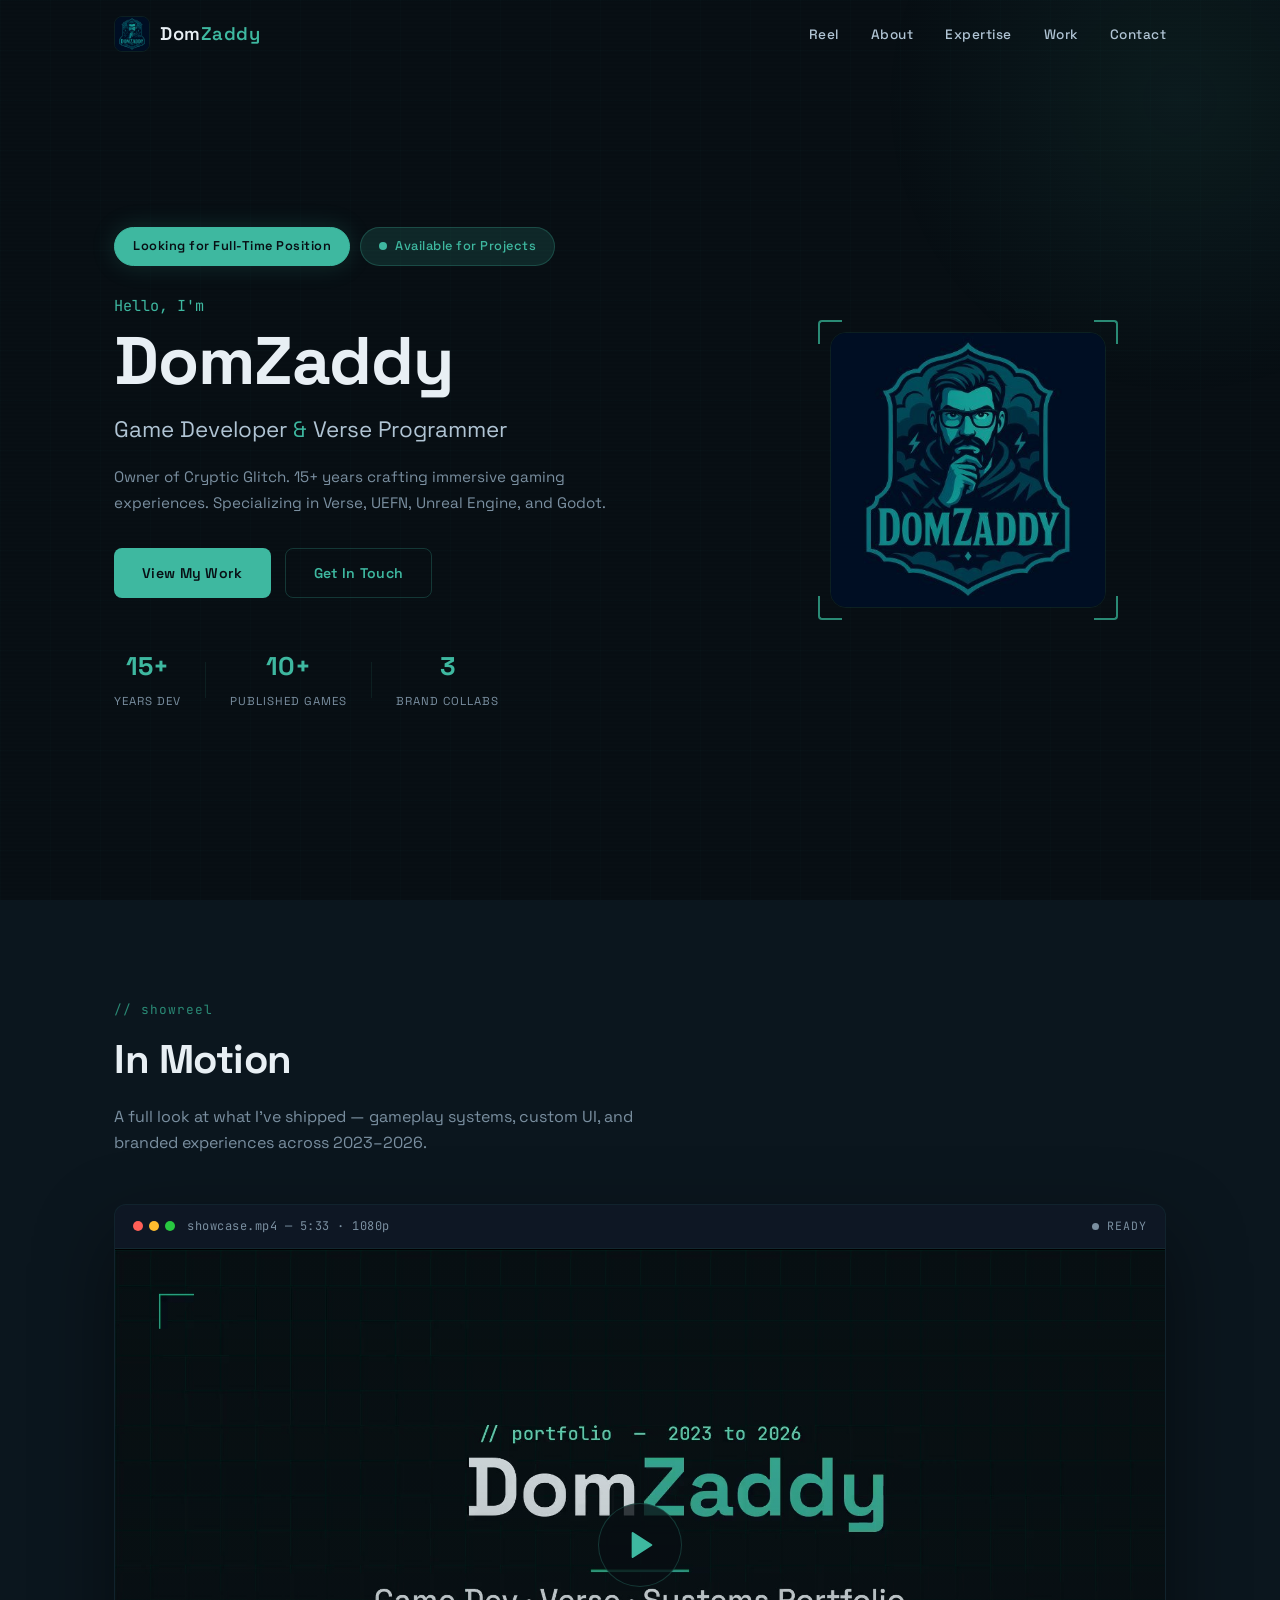
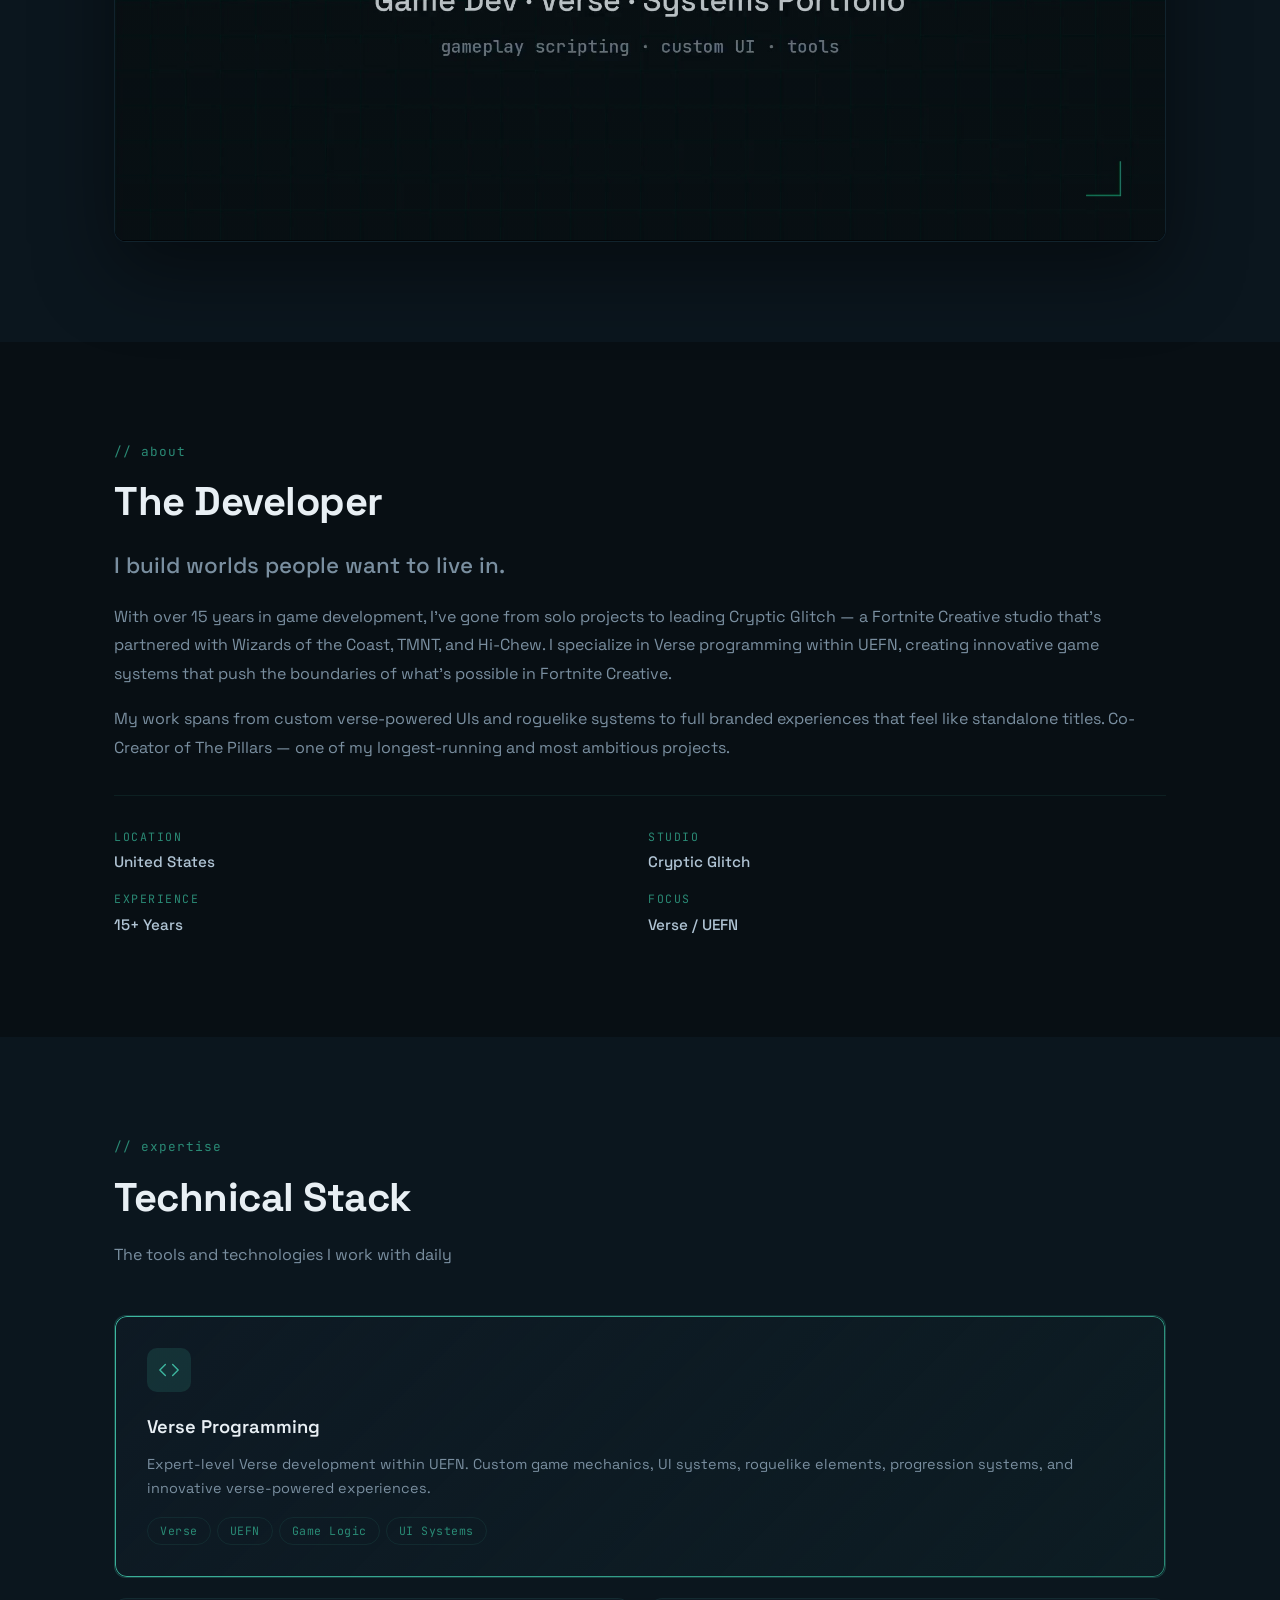
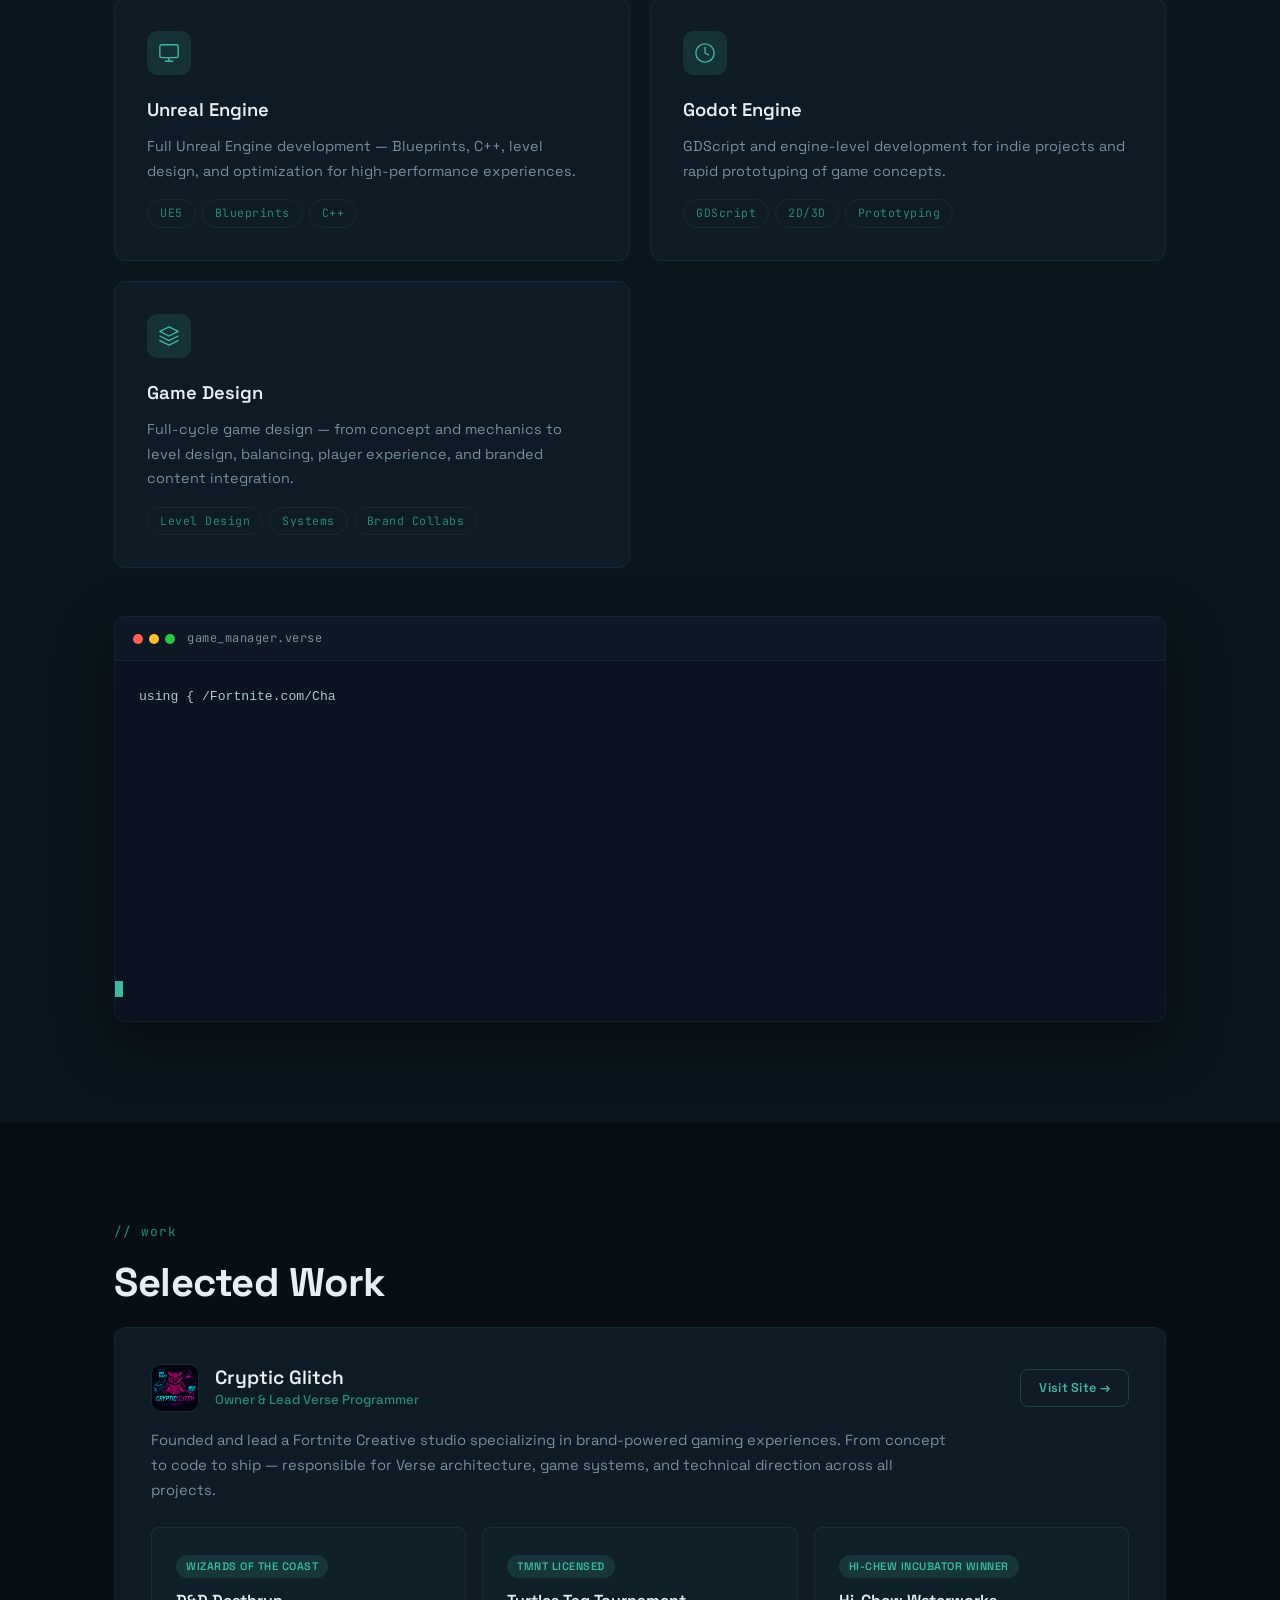
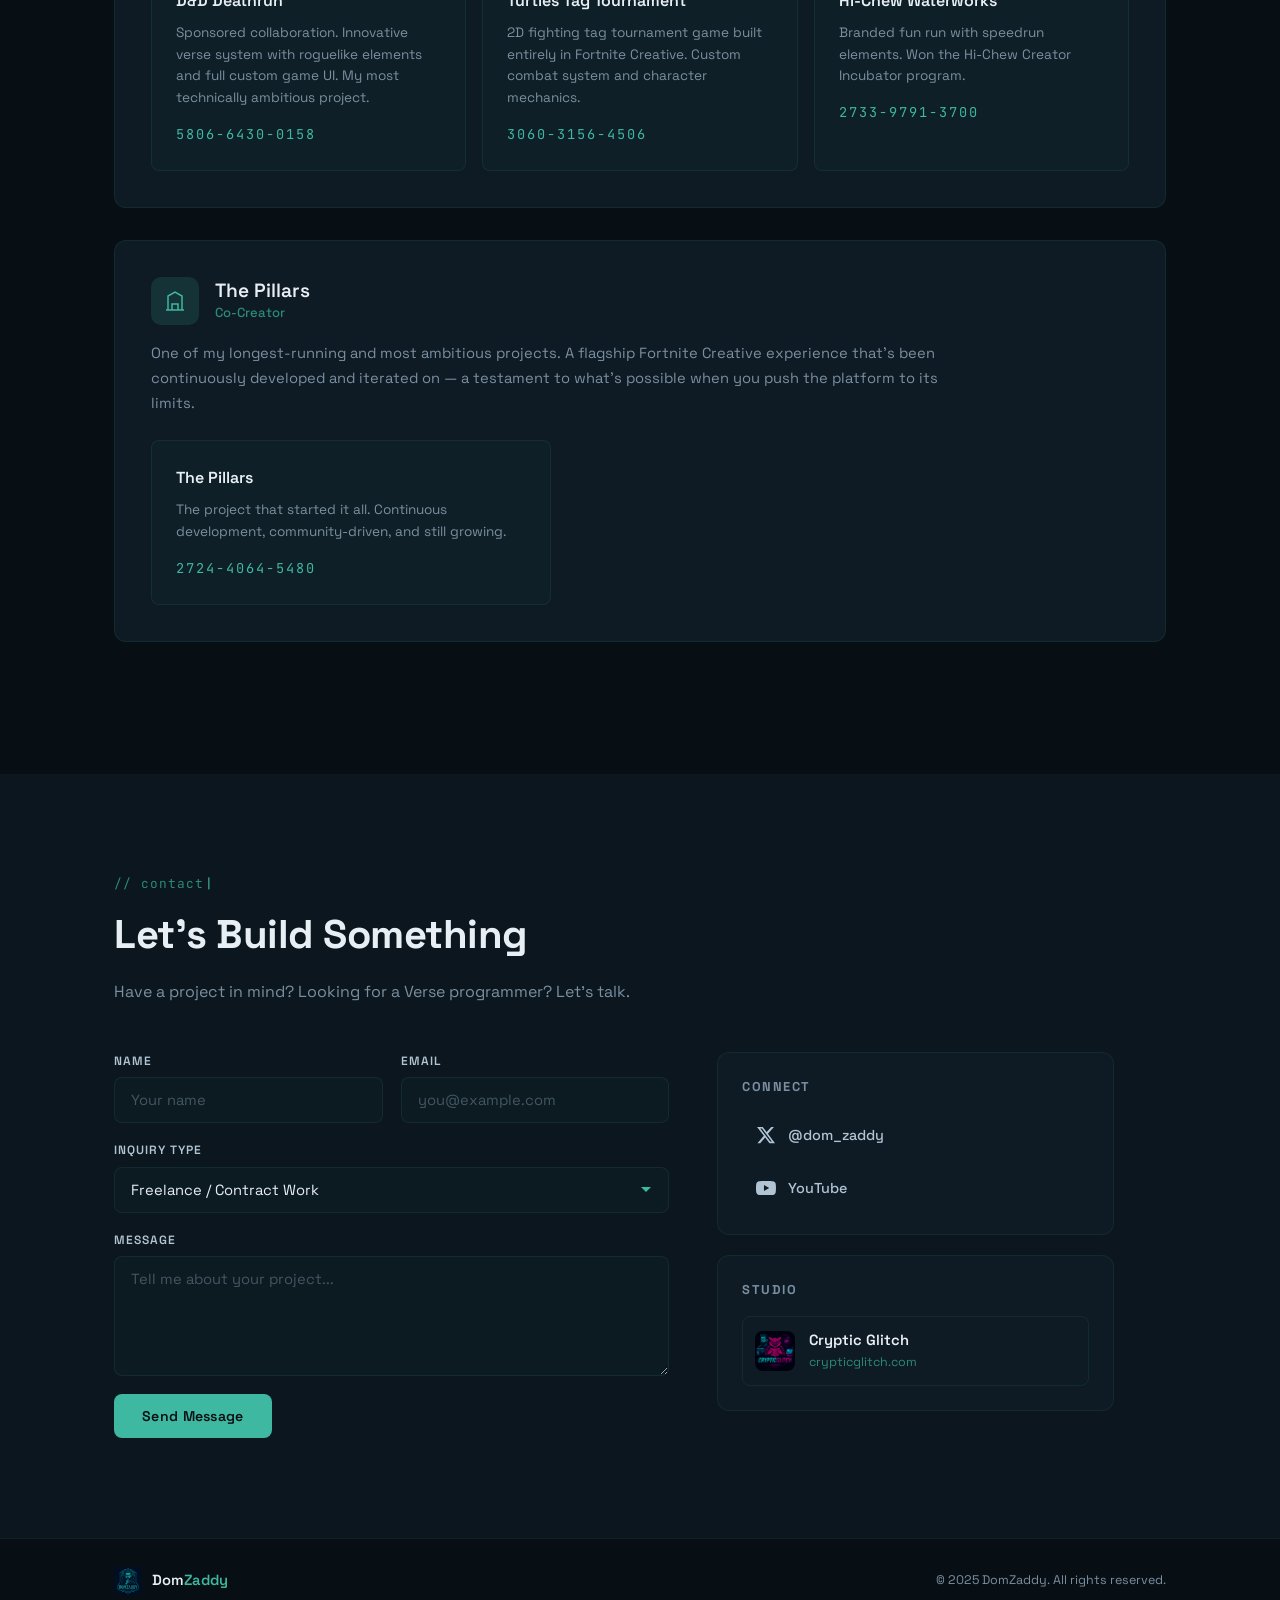
==== index.html @ 03f6b959 "Restore domzaddy.com on GitHub Pages The site went down when Netlify removed it. This is the saved c" ====
<!DOCTYPE html>
<html lang="en">
<head>
    <meta charset="UTF-8">
    <meta name="viewport" content="width=device-width, initial-scale=1.0">
    <title>DomZaddy — Game Developer & Verse Programmer</title>
    <meta name="description" content="DomZaddy — Game Developer, Verse Programmer, and Owner of Cryptic Glitch. 15+ years building immersive gaming experiences in UEFN, Unreal Engine, and Godot.">
    <link rel="icon" type="image/jpeg" href="images/logo.jpg">

    <!-- Fonts -->
    <link rel="preconnect" href="https://fonts.googleapis.com">
    <link rel="preconnect" href="https://fonts.gstatic.com" crossorigin>
    <link href="https://fonts.googleapis.com/css2?family=Space+Grotesk:wght@300;400;500;600;700&family=JetBrains+Mono:wght@400;500;600&display=swap" rel="stylesheet">

    <link rel="stylesheet" href="styles.css">
</head>
<body>

    <!-- Navigation -->
    <nav class="nav" id="nav">
        <div class="nav-inner">
            <a href="#hero" class="nav-logo">
                <img src="images/logo.jpg" alt="DomZaddy" class="nav-logo-img">
                <span class="nav-logo-text">Dom<span class="accent">Zaddy</span></span>
            </a>
            <button class="nav-toggle" id="navToggle" aria-label="Toggle menu">
                <span></span><span></span><span></span>
            </button>
            <ul class="nav-links" id="navLinks">
                <li><a href="#reel">Reel</a></li>
                <li><a href="#about">About</a></li>
                <li><a href="#expertise">Expertise</a></li>
                <li><a href="#work">Work</a></li>
                <li><a href="#contact">Contact</a></li>
            </ul>
        </div>
    </nav>

    <!-- Hero -->
    <section class="hero" id="hero">
        <div class="hero-grid-bg"></div>
        <div class="hero-gradient"></div>
        <div class="hero-scanlines"></div>
        <div class="hero-content">
            <div class="hero-badges">
                <div class="hero-badge hero-badge-primary hero-anim" data-delay="0">
                    Looking for Full-Time Position
                </div>
                <div class="hero-badge hero-anim" data-delay="100">
                    <span class="status-dot"></span>
                    Available for Projects
                </div>
            </div>
            <h1 class="hero-title hero-anim" data-delay="200">
                <span class="hero-greeting">Hello, I'm</span>
                <span class="hero-name">Dom<span class="glitch-hover" data-text="Zaddy">Zaddy</span></span>
            </h1>
            <p class="hero-subtitle hero-anim" data-delay="400">Game Developer <span class="accent">&</span> Verse Programmer</p>
            <p class="hero-desc hero-anim" data-delay="600">Owner of Cryptic Glitch. 15+ years crafting immersive gaming experiences. Specializing in Verse, UEFN, Unreal Engine, and Godot.</p>
            <div class="hero-cta hero-anim" data-delay="800">
                <a href="#work" class="btn btn-primary magnetic">View My Work</a>
                <a href="#contact" class="btn btn-ghost magnetic">Get In Touch</a>
            </div>
            <div class="hero-stats hero-anim" data-delay="1000">
                <div class="hero-stat">
                    <span class="hero-stat-num counter" data-target="15" data-suffix="+">0</span>
                    <span class="hero-stat-label">Years Dev</span>
                </div>
                <div class="hero-stat-divider"></div>
                <div class="hero-stat">
                    <span class="hero-stat-num counter" data-target="10" data-suffix="+">0</span>
                    <span class="hero-stat-label">Published Games</span>
                </div>
                <div class="hero-stat-divider"></div>
                <div class="hero-stat">
                    <span class="hero-stat-num counter" data-target="3" data-suffix="">0</span>
                    <span class="hero-stat-label">Brand Collabs</span>
                </div>
            </div>
        </div>
        <div class="hero-visual">
            <div class="hero-logo-frame">
                <img src="images/logo.jpg" alt="DomZaddy" class="hero-logo-img">
                <div class="frame-corner frame-tl"></div>
                <div class="frame-corner frame-tr"></div>
                <div class="frame-corner frame-bl"></div>
                <div class="frame-corner frame-br"></div>
            </div>
        </div>
    </section>

    <!-- Reel -->
    <section class="section reel-section" id="reel">
        <div class="container">
            <div class="section-label">// showreel</div>
            <h2 class="section-title">In Motion</h2>
            <p class="section-subtitle">A full look at what I&rsquo;ve shipped &mdash; gameplay systems, custom UI, and branded experiences across 2023&ndash;2026.</p>

            <div class="reel-window">
                <div class="code-titlebar">
                    <div class="code-dots">
                        <span class="dot dot-red"></span>
                        <span class="dot dot-yellow"></span>
                        <span class="dot dot-green"></span>
                    </div>
                    <span class="code-filename">showcase.mp4 &mdash; 5:33 &middot; 1080p</span>
                    <span class="reel-status" id="reelStatus" data-state="idle">
                        <span class="reel-status-dot"></span>
                        <span class="reel-status-label">Ready</span>
                    </span>
                </div>

                <div class="reel-stage">
                    <video
                        id="reelVideo"
                        class="reel-video"
                        muted
                        playsinline
                        preload="auto"
                        poster="videos/showcase-poster.jpg"
                        disablepictureinpicture
                        disableremoteplayback
                        controlslist="nodownload nofullscreen noremoteplayback nopictureinpicture"
                        x-webkit-airplay="deny"
                    >
                        <source src="videos/showcase.mp4" type="video/mp4">
                    </video>

                    <button class="reel-overlay" id="reelOverlay" aria-label="Play reel">
                        <span class="reel-play-icon">
                            <svg viewBox="0 0 24 24" fill="none" stroke="currentColor" stroke-width="1.5" stroke-linecap="round" stroke-linejoin="round">
                                <polygon points="5 3 19 12 5 21 5 3"></polygon>
                            </svg>
                        </span>
                    </button>

                </div>
            </div>
        </div>
    </section>

    <!-- About -->
    <section class="section" id="about">
        <div class="container">
            <div class="section-label">// about</div>
            <h2 class="section-title">The Developer</h2>
            <div class="about-layout">
                <div class="about-text">
                    <p class="about-lead">I build worlds people want to live in.</p>
                    <p>With over 15 years in game development, I've gone from solo projects to leading Cryptic Glitch — a Fortnite Creative studio that's partnered with Wizards of the Coast, TMNT, and Hi-Chew. I specialize in Verse programming within UEFN, creating innovative game systems that push the boundaries of what's possible in Fortnite Creative.</p>
                    <p>My work spans from custom verse-powered UIs and roguelike systems to full branded experiences that feel like standalone titles. Co-Creator of The Pillars — one of my longest-running and most ambitious projects.</p>
                    <div class="about-detail-grid">
                        <div class="about-detail">
                            <span class="detail-label">Location</span>
                            <span class="detail-value">United States</span>
                        </div>
                        <div class="about-detail">
                            <span class="detail-label">Studio</span>
                            <span class="detail-value">Cryptic Glitch</span>
                        </div>
                        <div class="about-detail">
                            <span class="detail-label">Experience</span>
                            <span class="detail-value">15+ Years</span>
                        </div>
                        <div class="about-detail">
                            <span class="detail-label">Focus</span>
                            <span class="detail-value">Verse / UEFN</span>
                        </div>
                    </div>
                </div>
            </div>
        </div>
    </section>

    <!-- Expertise -->
    <section class="section section-alt" id="expertise">
        <div class="container">
            <div class="section-label">// expertise</div>
            <h2 class="section-title">Technical Stack</h2>
            <p class="section-subtitle">The tools and technologies I work with daily</p>

            <div class="expertise-grid">
                <div class="expertise-card expertise-featured">
                    <div class="expertise-icon">
                        <svg viewBox="0 0 24 24" fill="none" stroke="currentColor" stroke-width="1.5" stroke-linecap="round" stroke-linejoin="round"><polyline points="16 18 22 12 16 6"></polyline><polyline points="8 6 2 12 8 18"></polyline></svg>
                    </div>
                    <h3>Verse Programming</h3>
                    <p>Expert-level Verse development within UEFN. Custom game mechanics, UI systems, roguelike elements, progression systems, and innovative verse-powered experiences.</p>
                    <div class="expertise-tags">
                        <span>Verse</span>
                        <span>UEFN</span>
                        <span>Game Logic</span>
                        <span>UI Systems</span>
                    </div>
                </div>

                <div class="expertise-card">
                    <div class="expertise-icon">
                        <svg viewBox="0 0 24 24" fill="none" stroke="currentColor" stroke-width="1.5" stroke-linecap="round" stroke-linejoin="round"><rect x="2" y="3" width="20" height="14" rx="2" ry="2"></rect><line x1="8" y1="21" x2="16" y2="21"></line><line x1="12" y1="17" x2="12" y2="21"></line></svg>
                    </div>
                    <h3>Unreal Engine</h3>
                    <p>Full Unreal Engine development — Blueprints, C++, level design, and optimization for high-performance experiences.</p>
                    <div class="expertise-tags">
                        <span>UE5</span>
                        <span>Blueprints</span>
                        <span>C++</span>
                    </div>
                </div>

                <div class="expertise-card">
                    <div class="expertise-icon">
                        <svg viewBox="0 0 24 24" fill="none" stroke="currentColor" stroke-width="1.5" stroke-linecap="round" stroke-linejoin="round"><circle cx="12" cy="12" r="10"></circle><path d="M12 6v6l4 2"></path></svg>
                    </div>
                    <h3>Godot Engine</h3>
                    <p>GDScript and engine-level development for indie projects and rapid prototyping of game concepts.</p>
                    <div class="expertise-tags">
                        <span>GDScript</span>
                        <span>2D/3D</span>
                        <span>Prototyping</span>
                    </div>
                </div>

                <div class="expertise-card">
                    <div class="expertise-icon">
                        <svg viewBox="0 0 24 24" fill="none" stroke="currentColor" stroke-width="1.5" stroke-linecap="round" stroke-linejoin="round"><path d="M12 2L2 7l10 5 10-5-10-5z"></path><path d="M2 17l10 5 10-5"></path><path d="M2 12l10 5 10-5"></path></svg>
                    </div>
                    <h3>Game Design</h3>
                    <p>Full-cycle game design — from concept and mechanics to level design, balancing, player experience, and branded content integration.</p>
                    <div class="expertise-tags">
                        <span>Level Design</span>
                        <span>Systems</span>
                        <span>Brand Collabs</span>
                    </div>
                </div>
            </div>

            <!-- Verse Code Showcase -->
            <div class="code-showcase">
                <div class="code-window">
                    <div class="code-titlebar">
                        <div class="code-dots">
                            <span class="dot dot-red"></span>
                            <span class="dot dot-yellow"></span>
                            <span class="dot dot-green"></span>
                        </div>
                        <span class="code-filename">game_manager.verse</span>
                    </div>
                    <pre class="code-block"><code id="verseCode"></code></pre>
                    <pre id="verseSource" style="display:none">using { /Fortnite.com/Characters }
using { /Fortnite.com/Devices }
using { /Fortnite.com/FortPlayerUtilities }
using { /Fortnite.com/Game }
using { /Fortnite.com/Input }
using { /Fortnite.com/UI }
using { /UnrealEngine.com/Temporary/Diagnostics }
using { /UnrealEngine.com/Temporary/SpatialMath }
using { /UnrealEngine.com/Temporary/UI }
using { /Verse.org/Colors/NamedColors }
using { /Verse.org/Random }
using { /Verse.org/Simulation }

&lt;#Code Written By:
·▄▄▄▄        • ▌ ▄ ·. ·▄▄▄▄• ▄▄▄· ·▄▄▄▄  ·▄▄▄▄   ▄· ▄▌
██▪ ██ ▪     ·██ ▐███▪▪▀·.█▌▐█ ▀█ ██▪ ██ ██▪ ██ ▐█▪██▌
▐█· ▐█▌ ▄█▀▄ ▐█ ▌▐▌▐█·▄█▀▀▀•▄█▀▀█ ▐█· ▐█▌▐█· ▐█▌▐█▌▐█▪
██. ██ ▐█▌.▐▌██ ██▌▐█▌█▌▪▄█▀▐█ ▪▐▌██. ██ ██. ██  ▐█▀·.
▀▀▀▀▀•  ▀█▄▀▪▀▀  █▪▀▀▀·▀▀▀ • ▀  ▀ ▀▀▀▀▀• ▀▀▀▀▀•   ▀ •
#&gt;

game_manager := class(creative_device):

    @editable var RoundTimer : float = 120.0
    @editable var MaxPlayers : int = 16
    var IsActive : logic = false
    var PlayerScores : [player]int = map{}

    OnBegin&lt;override&gt;()&lt;suspends&gt; : void =
        Print("Initializing game systems...")
        InitializeRound()
        loop:
            Sleep(1.0)
            if (IsActive?):
                UpdateGameState()

    InitializeRound() : void =
        set IsActive = true
        Print("Round started. Good luck.")</pre>
                    <div class="code-cursor" id="codeCursor"></div>
                </div>
            </div>
        </div>
    </section>

    <!-- Work -->
    <section class="section" id="work">
        <div class="container">
            <div class="section-label">// work</div>
            <h2 class="section-title">Selected Work</h2>

            <!-- Cryptic Glitch -->
            <div class="work-block">
                <div class="work-header">
                    <img src="images/cg-logo.png" alt="Cryptic Glitch" class="work-logo">
                    <div class="work-header-text">
                        <h3>Cryptic Glitch</h3>
                        <p>Owner & Lead Verse Programmer</p>
                    </div>
                    <a href="https://crypticglitch.com" target="_blank" rel="noopener" class="btn btn-sm btn-ghost">Visit Site &rarr;</a>
                </div>
                <p class="work-desc">Founded and lead a Fortnite Creative studio specializing in brand-powered gaming experiences. From concept to code to ship — responsible for Verse architecture, game systems, and technical direction across all projects.</p>

                <div class="work-highlights">
                    <div class="highlight-card">
                        <div class="highlight-badge">Wizards of the Coast</div>
                        <h4>D&D Deathrun</h4>
                        <p>Sponsored collaboration. Innovative verse system with roguelike elements and full custom game UI. My most technically ambitious project.</p>
                        <span class="highlight-code">5806-6430-0158</span>
                    </div>
                    <div class="highlight-card">
                        <div class="highlight-badge">TMNT Licensed</div>
                        <h4>Turtles Tag Tournament</h4>
                        <p>2D fighting tag tournament game built entirely in Fortnite Creative. Custom combat system and character mechanics.</p>
                        <span class="highlight-code">3060-3156-4506</span>
                    </div>
                    <div class="highlight-card">
                        <div class="highlight-badge">Hi-Chew Incubator Winner</div>
                        <h4>Hi-Chew Waterworks</h4>
                        <p>Branded fun run with speedrun elements. Won the Hi-Chew Creator Incubator program.</p>
                        <span class="highlight-code">2733-9791-3700</span>
                    </div>
                </div>
            </div>

            <!-- The Pillars -->
            <div class="work-block">
                <div class="work-header">
                    <div class="work-icon-wrap">
                        <svg viewBox="0 0 24 24" fill="none" stroke="currentColor" stroke-width="1.5" class="work-icon"><path d="M3 21h18M5 21V7l7-4 7 4v14M9 21v-6h6v6"></path></svg>
                    </div>
                    <div class="work-header-text">
                        <h3>The Pillars</h3>
                        <p>Co-Creator</p>
                    </div>
                </div>
                <p class="work-desc">One of my longest-running and most ambitious projects. A flagship Fortnite Creative experience that's been continuously developed and iterated on — a testament to what's possible when you push the platform to its limits.</p>
                <div class="work-highlights">
                    <div class="highlight-card highlight-solo">
                        <h4>The Pillars</h4>
                        <p>The project that started it all. Continuous development, community-driven, and still growing.</p>
                        <span class="highlight-code">2724-4064-5480</span>
                    </div>
                </div>
            </div>
        </div>
    </section>

    <!-- Contact -->
    <section class="section section-alt" id="contact">
        <div class="container">
            <div class="section-label">// contact</div>
            <h2 class="section-title">Let's Build Something</h2>
            <p class="section-subtitle">Have a project in mind? Looking for a Verse programmer? Let's talk.</p>

            <div class="contact-layout">
                <form action="https://formspree.io/f/xvzvpboq" method="POST" class="contact-form">
                    <div class="form-row">
                        <div class="form-group">
                            <label for="name">Name</label>
                            <input type="text" id="name" name="name" required placeholder="Your name">
                        </div>
                        <div class="form-group">
                            <label for="email">Email</label>
                            <input type="email" id="email" name="email" required placeholder="you@example.com">
                        </div>
                    </div>
                    <div class="form-group">
                        <label for="subject">Inquiry Type</label>
                        <select id="subject" name="subject">
                            <option value="freelance">Freelance / Contract Work</option>
                            <option value="collab">Collaboration</option>
                            <option value="brand">Brand Partnership</option>
                            <option value="general">General Inquiry</option>
                        </select>
                    </div>
                    <div class="form-group">
                        <label for="message">Message</label>
                        <textarea id="message" name="message" rows="5" required placeholder="Tell me about your project..."></textarea>
                    </div>
                    <input type="hidden" name="_subject" value="DomZaddy.com Contact Form">
                    <button type="submit" class="btn btn-primary btn-submit">Send Message</button>
                </form>

                <div class="contact-sidebar">
                    <div class="contact-card">
                        <h4>Connect</h4>
                        <div class="social-links">
                            <a href="https://x.com/dom_zaddy" target="_blank" rel="noopener" class="social-link">
                                <svg viewBox="0 0 24 24" class="social-icon"><path d="M18.244 2.25h3.308l-7.227 8.26 8.502 11.24H16.17l-5.214-6.817L4.99 21.75H1.68l7.73-8.835L1.254 2.25H8.08l4.713 6.231zm-1.161 17.52h1.833L7.084 4.126H5.117z"/></svg>
                                <span>@dom_zaddy</span>
                            </a>
                            <a href="https://www.youtube.com/channel/UCWpydqCyWxwpH_ggKQOP9HA" target="_blank" rel="noopener" class="social-link">
                                <svg viewBox="0 0 24 24" class="social-icon"><path d="M23.498 6.186a3.016 3.016 0 0 0-2.122-2.136C19.505 3.545 12 3.545 12 3.545s-7.505 0-9.377.505A3.017 3.017 0 0 0 .502 6.186C0 8.07 0 12 0 12s0 3.93.502 5.814a3.016 3.016 0 0 0 2.122 2.136c1.871.505 9.376.505 9.376.505s7.505 0 9.377-.505a3.015 3.015 0 0 0 2.122-2.136C24 15.93 24 12 24 12s0-3.93-.502-5.814zM9.545 15.568V8.432L15.818 12l-6.273 3.568z"/></svg>
                                <span>YouTube</span>
                            </a>
                        </div>
                    </div>
                    <div class="contact-card">
                        <h4>Studio</h4>
                        <a href="https://crypticglitch.com" target="_blank" rel="noopener" class="studio-link">
                            <img src="images/cg-logo.png" alt="Cryptic Glitch" class="studio-link-logo">
                            <div>
                                <span class="studio-link-name">Cryptic Glitch</span>
                                <span class="studio-link-url">crypticglitch.com</span>
                            </div>
                        </a>
                    </div>
                </div>
            </div>
        </div>
    </section>

    <!-- Footer -->
    <footer class="footer">
        <div class="container footer-inner">
            <div class="footer-brand">
                <img src="images/logo.jpg" alt="DomZaddy" class="footer-logo">
                <span>Dom<span class="accent">Zaddy</span></span>
            </div>
            <p class="footer-copy">&copy; 2025 DomZaddy. All rights reserved.</p>
        </div>
    </footer>

    <script>
        // --- Mobile nav ---
        const navToggle = document.getElementById('navToggle');
        const navLinks = document.getElementById('navLinks');
        navToggle.addEventListener('click', () => {
            navLinks.classList.toggle('open');
            navToggle.classList.toggle('open');
        });
        navLinks.querySelectorAll('a').forEach(link => {
            link.addEventListener('click', () => {
                navLinks.classList.remove('open');
                navToggle.classList.remove('open');
            });
        });

        // --- Sticky nav ---
        const nav = document.getElementById('nav');
        window.addEventListener('scroll', () => {
            nav.classList.toggle('scrolled', window.scrollY > 50);
        });

        // --- Staggered hero entrance ---
        document.querySelectorAll('.hero-anim').forEach(el => {
            el.style.opacity = '0';
            el.style.transform = 'translateY(20px)';
            el.style.transition = 'opacity 0.6s ease, transform 0.6s ease';
            setTimeout(() => {
                el.style.opacity = '1';
                el.style.transform = 'translateY(0)';
            }, 300 + parseInt(el.dataset.delay || 0));
        });

        // --- Hero greeting typing ---
        const greeting = document.querySelector('.hero-greeting');
        const greetText = greeting.textContent;
        greeting.textContent = '';
        greeting.style.opacity = '1';
        let gi = 0;
        function typeGreeting() {
            if (gi < greetText.length) {
                greeting.textContent += greetText.charAt(gi);
                gi++;
                setTimeout(typeGreeting, 80);
            }
        }
        setTimeout(typeGreeting, 800);

        // --- Counter animation ---
        function animateCounters() {
            document.querySelectorAll('.counter').forEach(counter => {
                if (counter.dataset.animated) return;
                counter.dataset.animated = 'true';
                const target = parseInt(counter.dataset.target);
                const suffix = counter.dataset.suffix || '';
                const duration = 1500;
                const start = performance.now();
                function tick(now) {
                    const elapsed = now - start;
                    const progress = Math.min(elapsed / duration, 1);
                    const eased = 1 - Math.pow(1 - progress, 3);
                    counter.textContent = Math.floor(eased * target) + suffix;
                    if (progress < 1) requestAnimationFrame(tick);
                }
                requestAnimationFrame(tick);
            });
        }
        // Trigger counters when stats become visible
        const counterObserver = new IntersectionObserver((entries) => {
            entries.forEach(e => { if (e.isIntersecting) animateCounters(); });
        }, { threshold: 0.5 });
        document.querySelectorAll('.hero-stats').forEach(el => counterObserver.observe(el));

        // --- Section label typing on scroll ---
        const labelObserver = new IntersectionObserver((entries) => {
            entries.forEach(entry => {
                if (entry.isIntersecting && !entry.target.dataset.typed) {
                    entry.target.dataset.typed = 'true';
                    const el = entry.target;
                    const fullText = el.textContent;
                    el.textContent = '';
                    el.classList.add('typing-active');
                    let ci = 0;
                    function typeLabel() {
                        if (ci < fullText.length) {
                            el.textContent += fullText.charAt(ci);
                            ci++;
                            setTimeout(typeLabel, 60);
                        } else {
                            el.classList.remove('typing-active');
                            el.classList.add('typing-done');
                        }
                    }
                    typeLabel();
                }
            });
        }, { threshold: 0.8 });
        document.querySelectorAll('.section-label').forEach(el => labelObserver.observe(el));

        // --- Staggered scroll reveal ---
        const revealObserver = new IntersectionObserver((entries) => {
            entries.forEach(entry => {
                if (entry.isIntersecting) {
                    // Find sibling cards and stagger them
                    const parent = entry.target.parentElement;
                    const siblings = parent.querySelectorAll('.reveal:not(.revealed)');
                    siblings.forEach((sib, idx) => {
                        setTimeout(() => sib.classList.add('revealed'), idx * 120);
                    });
                    entry.target.classList.add('revealed');
                }
            });
        }, { threshold: 0.1 });

        document.querySelectorAll('.expertise-card, .work-block, .highlight-card, .contact-card, .about-detail, .hero-stat, .code-showcase, .reel-window').forEach(el => {
            el.classList.add('reveal');
            revealObserver.observe(el);
        });

        // --- Verse code typing ---
        const verseCode = document.getElementById('verseSource').textContent.trim();

        const codeEl = document.getElementById('verseCode');
        const cursorEl = document.getElementById('codeCursor');
        let codeIdx = 0;
        let codeStarted = false;

        function typeCode() {
            if (codeIdx < verseCode.length) {
                const chunk = verseCode.charAt(codeIdx) === '\n' ? '\n' : verseCode.charAt(codeIdx);
                codeEl.textContent += chunk;
                codeIdx++;
                const speed = chunk === '\n' ? 40 : (Math.random() * 20 + 10);
                setTimeout(typeCode, speed);
            } else {
                cursorEl.style.display = 'none';
            }
        }

        const codeObserver = new IntersectionObserver((entries) => {
            entries.forEach(entry => {
                if (entry.isIntersecting && !codeStarted) {
                    codeStarted = true;
                    setTimeout(typeCode, 400);
                }
            });
        }, { threshold: 0.3 });
        const codeShowcase = document.querySelector('.code-showcase');
        if (codeShowcase) codeObserver.observe(codeShowcase);

        // --- Magnetic buttons ---
        document.querySelectorAll('.magnetic').forEach(btn => {
            btn.addEventListener('mousemove', (e) => {
                const rect = btn.getBoundingClientRect();
                const x = e.clientX - rect.left - rect.width / 2;
                const y = e.clientY - rect.top - rect.height / 2;
                btn.style.transform = `translate(${x * 0.15}px, ${y * 0.15}px)`;
            });
            btn.addEventListener('mouseleave', () => {
                btn.style.transform = 'translate(0, 0)';
                btn.style.transition = 'transform 0.4s ease';
            });
            btn.addEventListener('mouseenter', () => {
                btn.style.transition = 'transform 0.1s ease';
            });
        });

        // --- Smooth parallax on hero logo ---
        const heroFrame = document.querySelector('.hero-logo-frame');
        if (heroFrame && window.innerWidth > 900) {
            window.addEventListener('mousemove', (e) => {
                const x = (e.clientX / window.innerWidth - 0.5) * 20;
                const y = (e.clientY / window.innerHeight - 0.5) * 20;
                heroFrame.style.transform = `translate(${x}px, ${y}px) rotateY(${x * 0.3}deg) rotateX(${-y * 0.3}deg)`;
            });
        }

        // --- Reel: click-to-play (keeps the bright poster visible until user
        // engages — autoplay would replace the poster with the dark intro frame)
        (function initReel() {
            const video = document.getElementById('reelVideo');
            const overlay = document.getElementById('reelOverlay');
            const status = document.getElementById('reelStatus');
            const statusLabel = status ? status.querySelector('.reel-status-label') : null;

            if (!video || !overlay || !status) return;

            // Hard-disable picture-in-picture and remote playback so browsers
            // can't auto-pop the video into a floating window.
            try { video.disablePictureInPicture = true; } catch (_) {}
            try { video.disableRemotePlayback = true; } catch (_) {}
            video.addEventListener('enterpictureinpicture', (e) => {
                e.preventDefault();
                if (document.pictureInPictureElement === video && document.exitPictureInPicture) {
                    document.exitPictureInPicture().catch(() => {});
                }
            });

            const setStatus = (state, label) => {
                status.dataset.state = state;
                if (statusLabel) statusLabel.textContent = label;
            };

            // Pause and reset when the section scrolls fully out of view —
            // saves bandwidth and brings the poster back when scrolling back.
            const reelObserver = new IntersectionObserver((entries) => {
                entries.forEach(entry => {
                    if (!entry.isIntersecting && !video.paused) {
                        video.pause();
                        video.currentTime = 0;
                        overlay.classList.remove('hidden');
                        setStatus('idle', 'Ready');
                    }
                });
            }, { threshold: 0.05 });
            reelObserver.observe(video);

            // Click overlay → play (from start if at end, otherwise resume)
            overlay.addEventListener('click', () => {
                // If video has ended, restart from beginning. Otherwise resume.
                if (video.ended || video.currentTime === 0) {
                    // Fresh play — turn sound on
                    video.muted = false;
                    video.currentTime = 0;
                }
                const p = video.play();
                if (p && p.catch) {
                    p.catch(() => {
                        // Fall back to muted if browser blocked unmuted play
                        video.muted = true;
                        video.play().catch(() => {});
                    });
                }
                overlay.classList.add('hidden');
                setStatus('playing', 'Playing');
            });

            // Click on the video itself → toggle pause/play
            video.addEventListener('click', () => {
                if (video.paused) {
                    video.play().catch(() => {});
                    overlay.classList.add('hidden');
                    setStatus('playing', 'Playing');
                } else {
                    video.pause();
                    overlay.classList.remove('hidden');
                    setStatus('idle', 'Paused');
                }
            });

            video.addEventListener('pause', () => {
                if (video.ended) return;
                setStatus('idle', 'Paused');
            });

            video.addEventListener('play', () => {
                setStatus('playing', 'Playing');
            });

            video.addEventListener('ended', () => {
                overlay.classList.remove('hidden');
                setStatus('idle', 'Replay');
            });

            // Initial label
            setStatus('idle', 'Ready');
        })();
    </script>
</body>
</html>
---- styles.css ----
/* ============================================
   DOMZADDY — Professional Game Dev Portfolio
   Dark teal/green with depth
   ============================================ */

*, *::before, *::after { margin: 0; padding: 0; box-sizing: border-box; }

:root {
    --bg: #080f14;
    --bg-alt: #0b161e;
    --bg-card: #0e1a24;
    --bg-card-hover: #122231;
    --teal: #3eb8a0;
    --teal-dim: #2a8a75;
    --teal-bright: #5ddfc4;
    --teal-glow: rgba(62, 184, 160, 0.15);
    --navy: #0a1628;
    --white: #e8eff4;
    --gray: #7a8fa0;
    --gray-light: #b0c4d4;
    --border: rgba(62, 184, 160, 0.1);
    --border-hover: rgba(62, 184, 160, 0.25);
    --font-main: 'Space Grotesk', sans-serif;
    --font-mono: 'JetBrains Mono', monospace;
    --radius: 12px;
    --radius-sm: 8px;
}

html { scroll-behavior: smooth; scroll-padding-top: 80px; }

body {
    font-family: var(--font-main);
    background: var(--bg);
    color: var(--white);
    line-height: 1.6;
    overflow-x: hidden;
    -webkit-font-smoothing: antialiased;
}

img { max-width: 100%; height: auto; display: block; }
a { color: var(--teal); text-decoration: none; transition: color 0.3s; }
a:hover { color: var(--teal-bright); }

.container { max-width: 1100px; margin: 0 auto; padding: 0 24px; }
.accent { color: var(--teal); }

/* --- Glitch hover effect --- */
.glitch-hover {
    position: relative;
    display: inline-block;
}

.glitch-hover:hover {
    animation: glitch 0.4s ease;
}

@keyframes glitch {
    0% { transform: translate(0); }
    10% { transform: translate(-2px, 1px); color: var(--teal-bright); }
    20% { transform: translate(2px, -1px); }
    30% { transform: translate(-1px, -2px); color: #ff0080; text-shadow: 2px 0 var(--teal), -2px 0 #ff0080; }
    40% { transform: translate(1px, 2px); }
    50% { transform: translate(-2px, 0); text-shadow: -2px 0 var(--teal), 2px 0 #ff0080; }
    60% { transform: translate(2px, 1px); color: var(--teal); }
    70% { transform: translate(0, -1px); text-shadow: none; }
    80% { transform: translate(-1px, 1px); }
    90% { transform: translate(1px, 0); }
    100% { transform: translate(0); color: var(--teal); text-shadow: none; }
}

/* --- Section label typing cursor --- */
.section-label {
    min-height: 1.3em;
}

.typing-active::after {
    content: '|';
    color: var(--teal);
    animation: blink 0.6s step-end infinite;
    margin-left: 1px;
}

.typing-done::after {
    content: '';
}

@keyframes blink {
    0%, 100% { opacity: 1; }
    50% { opacity: 0; }
}

/* --- Code Showcase --- */
.code-showcase {
    margin-top: 48px;
}

.code-window {
    background: #0c1220;
    border: 1px solid var(--border);
    border-radius: var(--radius);
    overflow: hidden;
    position: relative;
    box-shadow: 0 20px 60px rgba(0, 0, 0, 0.4);
}

.code-titlebar {
    display: flex;
    align-items: center;
    gap: 12px;
    padding: 12px 18px;
    background: rgba(62, 184, 160, 0.03);
    border-bottom: 1px solid var(--border);
}

.code-dots {
    display: flex;
    gap: 6px;
}

.dot {
    width: 10px;
    height: 10px;
    border-radius: 50%;
}

.dot-red { background: #ff5f57; }
.dot-yellow { background: #febc2e; }
.dot-green { background: #28c840; }

.code-filename {
    font-family: var(--font-mono);
    font-size: 0.75rem;
    color: var(--gray);
    letter-spacing: 0.5px;
}

.code-block {
    padding: 24px;
    margin: 0;
    font-family: var(--font-mono);
    font-size: 0.82rem;
    line-height: 1.7;
    color: var(--gray-light);
    white-space: pre;
    overflow-x: auto;
    min-height: 360px;
}

.code-cursor {
    display: inline-block;
    width: 8px;
    height: 16px;
    background: var(--teal);
    position: absolute;
    bottom: 24px;
    animation: blink 0.6s step-end infinite;
}

/* --- Animated gradient border on featured card --- */
.expertise-featured {
    position: relative;
    border: none;
    background-clip: padding-box;
}

.expertise-featured::before {
    content: '';
    position: absolute;
    inset: 0;
    border-radius: var(--radius);
    padding: 1px;
    background: linear-gradient(135deg, var(--teal), var(--teal-dim), rgba(62, 184, 160, 0.2), var(--teal));
    background-size: 300% 300%;
    animation: gradientShift 4s ease infinite;
    mask: linear-gradient(#fff 0 0) content-box, linear-gradient(#fff 0 0);
    mask-composite: exclude;
    -webkit-mask: linear-gradient(#fff 0 0) content-box, linear-gradient(#fff 0 0);
    -webkit-mask-composite: xor;
    pointer-events: none;
}

@keyframes gradientShift {
    0% { background-position: 0% 50%; }
    50% { background-position: 100% 50%; }
    100% { background-position: 0% 50%; }
}

/* --- Hero logo parallax --- */
.hero-logo-frame {
    transition: transform 0.15s ease;
    perspective: 800px;
}

/* --- Nav --- */
.nav {
    position: fixed;
    top: 0;
    left: 0;
    width: 100%;
    z-index: 1000;
    padding: 16px 0;
    transition: all 0.3s;
}

.nav.scrolled {
    background: rgba(8, 15, 20, 0.95);
    backdrop-filter: blur(20px);
    border-bottom: 1px solid var(--border);
    padding: 10px 0;
}

.nav-inner {
    max-width: 1100px;
    margin: 0 auto;
    padding: 0 24px;
    display: flex;
    align-items: center;
    justify-content: space-between;
}

.nav-logo {
    display: flex;
    align-items: center;
    gap: 10px;
    text-decoration: none;
    color: var(--white);
    font-weight: 600;
    font-size: 1.15rem;
    letter-spacing: 0.5px;
}

.nav-logo-img {
    width: 36px;
    height: 36px;
    border-radius: 8px;
    border: 1px solid var(--border);
}

.nav-links {
    display: flex;
    list-style: none;
    gap: 32px;
}

.nav-links a {
    color: var(--gray-light);
    font-size: 0.85rem;
    font-weight: 500;
    letter-spacing: 0.5px;
    transition: color 0.3s;
    text-decoration: none;
}

.nav-links a:hover { color: var(--teal); }

.nav-toggle {
    display: none;
    flex-direction: column;
    gap: 5px;
    background: none;
    border: none;
    cursor: pointer;
    padding: 4px;
}

.nav-toggle span {
    width: 22px;
    height: 2px;
    background: var(--white);
    transition: all 0.3s;
    border-radius: 2px;
}

.nav-toggle.open span:nth-child(1) { transform: rotate(45deg) translate(5px, 5px); }
.nav-toggle.open span:nth-child(2) { opacity: 0; }
.nav-toggle.open span:nth-child(3) { transform: rotate(-45deg) translate(5px, -5px); }

/* --- Hero --- */
.hero {
    min-height: 100vh;
    display: grid;
    grid-template-columns: 1.2fr 0.8fr;
    align-items: center;
    gap: 60px;
    padding: 120px 24px 80px;
    max-width: 1100px;
    margin: 0 auto;
    position: relative;
}

.hero-grid-bg {
    position: fixed;
    inset: 0;
    background-image:
        linear-gradient(rgba(62, 184, 160, 0.02) 1px, transparent 1px),
        linear-gradient(90deg, rgba(62, 184, 160, 0.02) 1px, transparent 1px);
    background-size: 50px 50px;
    pointer-events: none;
    z-index: 0;
}

.hero-gradient {
    position: fixed;
    top: -200px;
    right: -200px;
    width: 600px;
    height: 600px;
    background: radial-gradient(circle, rgba(62, 184, 160, 0.08), transparent 70%);
    pointer-events: none;
    z-index: 0;
}

.hero-scanlines {
    position: fixed;
    inset: 0;
    background: repeating-linear-gradient(
        0deg,
        transparent,
        transparent 2px,
        rgba(0, 0, 0, 0.03) 2px,
        rgba(0, 0, 0, 0.03) 4px
    );
    pointer-events: none;
    z-index: 0;
}

.hero-content { position: relative; z-index: 1; }
.hero-visual { position: relative; z-index: 1; display: flex; justify-content: center; }

.hero-badges {
    display: flex;
    flex-wrap: wrap;
    gap: 10px;
    margin-bottom: 28px;
    align-items: center;
}

.hero-badge {
    display: inline-flex;
    align-items: center;
    gap: 8px;
    padding: 8px 18px;
    background: var(--teal-glow);
    border: 1px solid var(--border-hover);
    border-radius: 100px;
    font-size: 0.8rem;
    font-weight: 500;
    color: var(--teal);
    letter-spacing: 0.5px;
}

/* Primary "Looking for Full-Time Position" — filled, higher visual weight */
.hero-badge-primary {
    background: var(--teal);
    color: var(--bg);
    border-color: var(--teal);
    font-weight: 600;
    box-shadow: 0 0 24px rgba(62, 184, 160, 0.18);
    transition: transform 0.3s, box-shadow 0.3s;
}

.hero-badge-primary:hover {
    transform: translateY(-1px);
    box-shadow: 0 0 32px rgba(62, 184, 160, 0.28);
}

.status-dot {
    width: 8px;
    height: 8px;
    background: var(--teal);
    border-radius: 50%;
    animation: pulse 2s ease-in-out infinite;
}

@keyframes pulse {
    0%, 100% { opacity: 1; box-shadow: 0 0 0 0 rgba(62, 184, 160, 0.4); }
    50% { opacity: 0.7; box-shadow: 0 0 0 6px rgba(62, 184, 160, 0); }
}

.hero-greeting {
    display: block;
    font-family: var(--font-mono);
    font-size: 0.95rem;
    color: var(--teal);
    margin-bottom: 8px;
    font-weight: 400;
    opacity: 0;
    min-height: 1.4em;
}

.hero-name {
    display: block;
    font-size: clamp(2.8rem, 6vw, 4.2rem);
    font-weight: 700;
    line-height: 1.05;
    letter-spacing: -1px;
}

.hero-title { margin-bottom: 16px; }

.hero-subtitle {
    font-size: clamp(1.1rem, 2.5vw, 1.4rem);
    color: var(--gray-light);
    font-weight: 400;
    margin-bottom: 16px;
}

.hero-desc {
    color: var(--gray);
    font-size: 0.95rem;
    line-height: 1.7;
    margin-bottom: 32px;
    max-width: 520px;
}

.hero-cta {
    display: flex;
    gap: 14px;
    margin-bottom: 48px;
    flex-wrap: wrap;
}

.hero-stats {
    display: flex;
    align-items: center;
    gap: 24px;
}

.hero-stat { text-align: center; }

.hero-stat-num {
    display: block;
    font-size: 1.6rem;
    font-weight: 700;
    color: var(--teal);
}

.hero-stat-label {
    font-size: 0.72rem;
    color: var(--gray);
    text-transform: uppercase;
    letter-spacing: 1px;
}

.hero-stat-divider {
    width: 1px;
    height: 36px;
    background: var(--border);
}

/* Hero logo frame */
.hero-logo-frame {
    position: relative;
    width: 300px;
    height: 300px;
    padding: 12px;
}

.hero-logo-img {
    width: 100%;
    height: 100%;
    border-radius: 16px;
    object-fit: cover;
    border: 1px solid var(--border);
}

.frame-corner {
    position: absolute;
    width: 24px;
    height: 24px;
    border-color: var(--teal-dim);
    border-style: solid;
}

.frame-tl { top: 0; left: 0; border-width: 2px 0 0 2px; border-radius: 4px 0 0 0; }
.frame-tr { top: 0; right: 0; border-width: 2px 2px 0 0; border-radius: 0 4px 0 0; }
.frame-bl { bottom: 0; left: 0; border-width: 0 0 2px 2px; border-radius: 0 0 0 4px; }
.frame-br { bottom: 0; right: 0; border-width: 0 2px 2px 0; border-radius: 0 0 4px 0; }

/* --- Buttons --- */
.btn {
    display: inline-flex;
    align-items: center;
    justify-content: center;
    padding: 13px 28px;
    border-radius: var(--radius-sm);
    font-family: var(--font-main);
    font-size: 0.88rem;
    font-weight: 600;
    letter-spacing: 0.3px;
    cursor: pointer;
    transition: all 0.3s;
    border: none;
    text-decoration: none;
}

.btn-primary {
    background: var(--teal);
    color: var(--bg);
}

.btn-primary:hover {
    background: var(--teal-bright);
    color: var(--bg);
    transform: translateY(-2px);
    box-shadow: 0 8px 24px rgba(62, 184, 160, 0.25);
}

.btn-ghost {
    background: transparent;
    color: var(--teal);
    border: 1px solid var(--border-hover);
}

.btn-ghost:hover {
    background: var(--teal-glow);
    border-color: var(--teal);
    color: var(--teal);
    transform: translateY(-2px);
}

.btn-sm {
    padding: 8px 18px;
    font-size: 0.8rem;
}

/* --- Reel Section --- */
.reel-section {
    background: var(--bg-alt);
    position: relative;
}

.reel-window {
    margin: 36px auto 0;
    width: 100%;
    background: #0c1220;
    border: 1px solid var(--border);
    border-radius: var(--radius);
    overflow: hidden;
    position: relative;
    box-shadow: 0 30px 80px rgba(0, 0, 0, 0.45);
    transition: border-color 0.3s, box-shadow 0.3s;
}

.reel-window:hover {
    border-color: var(--border-hover);
    box-shadow: 0 30px 80px rgba(0, 0, 0, 0.55), 0 0 60px rgba(62, 184, 160, 0.06);
}

.reel-window .code-titlebar {
    display: flex;
    align-items: center;
    gap: 12px;
}

/* Live status indicator in the titlebar — matches the hero status dot pulse */
.reel-status {
    margin-left: auto;
    display: inline-flex;
    align-items: center;
    gap: 8px;
    font-family: var(--font-mono);
    font-size: 0.72rem;
    color: var(--gray);
    letter-spacing: 1px;
    text-transform: uppercase;
}

.reel-status-dot {
    width: 7px;
    height: 7px;
    border-radius: 50%;
    background: var(--gray);
    transition: background 0.3s;
}

.reel-status[data-state="playing"] .reel-status-dot {
    background: var(--teal);
    animation: pulse 2s ease-in-out infinite;
}

.reel-status[data-state="playing"] .reel-status-label {
    color: var(--teal);
}

.reel-stage {
    position: relative;
    width: 100%;
    height: min(calc(56.25vw - 27px), calc(100vh - 220px), 592px);
    aspect-ratio: 16 / 9;
    max-height: calc(100vh - 220px);
    background: #000;
    overflow: hidden;
}

@supports (height: 100svh) {
    .reel-stage {
        height: min(calc(56.25vw - 27px), calc(100svh - 220px), 592px);
        max-height: calc(100svh - 220px);
    }
}

.reel-video {
    width: 100%;
    height: 100%;
    display: block;
    object-fit: contain;
    cursor: pointer;
    /* Force its own GPU layer so Edge composites the video correctly */
    transform: translateZ(0);
    will-change: transform;
    background: #000;
}

/* Initial play overlay — covers the poster until first user interaction */
.reel-overlay {
    position: absolute;
    inset: 0;
    display: flex;
    align-items: center;
    justify-content: center;
    background: linear-gradient(180deg, rgba(8, 15, 20, 0.0) 0%, rgba(8, 15, 20, 0.35) 100%);
    border: none;
    cursor: pointer;
    padding: 0;
    transition: opacity 0.4s ease, background 0.4s ease;
    z-index: 2;
}

.reel-overlay::before {
    content: "";
    position: absolute;
    inset: 0;
    background: radial-gradient(circle at center, rgba(62, 184, 160, 0.0) 0%, rgba(62, 184, 160, 0.0) 100%);
    transition: background 0.4s ease;
    pointer-events: none;
}

.reel-overlay:hover::before {
    background: radial-gradient(circle at center, rgba(62, 184, 160, 0.12) 0%, rgba(62, 184, 160, 0.0) 60%);
}

.reel-overlay.hidden {
    opacity: 0;
    pointer-events: none;
    visibility: hidden;
}

.reel-play-icon {
    width: 84px;
    height: 84px;
    display: flex;
    align-items: center;
    justify-content: center;
    background: rgba(8, 15, 20, 0.78);
    border: 1px solid var(--border-hover);
    border-radius: 50%;
    color: var(--teal);
    transition: transform 0.3s, background 0.3s, border-color 0.3s;
}

.reel-overlay:hover .reel-play-icon {
    transform: scale(1.08);
    background: rgba(62, 184, 160, 0.12);
    border-color: var(--teal);
}

.reel-play-icon svg {
    width: 32px;
    height: 32px;
    margin-left: 4px;
    stroke: currentColor;
    fill: currentColor;
}

@media (max-width: 640px) {
    .reel-play-icon { width: 64px; height: 64px; }
    .reel-play-icon svg { width: 24px; height: 24px; }
}

/* --- Sections --- */
.section { padding: 100px 0; }
.section-alt { background: var(--bg-alt); }

.section-label {
    font-family: var(--font-mono);
    font-size: 0.8rem;
    color: var(--teal-dim);
    margin-bottom: 8px;
    letter-spacing: 1px;
}

.section-title {
    font-size: clamp(1.8rem, 4vw, 2.5rem);
    font-weight: 700;
    margin-bottom: 12px;
    letter-spacing: -0.5px;
}

.section-subtitle {
    color: var(--gray);
    font-size: 1rem;
    margin-bottom: 48px;
    max-width: 550px;
}

/* --- About --- */
.about-lead {
    font-size: 1.4rem;
    font-weight: 500;
    margin-bottom: 20px;
    color: var(--white);
    line-height: 1.5;
}

.about-text p {
    color: var(--gray);
    line-height: 1.8;
    margin-bottom: 16px;
}

.about-detail-grid {
    display: grid;
    grid-template-columns: repeat(2, 1fr);
    gap: 16px;
    margin-top: 32px;
    padding-top: 32px;
    border-top: 1px solid var(--border);
}

.about-detail { display: flex; flex-direction: column; gap: 4px; }

.detail-label {
    font-family: var(--font-mono);
    font-size: 0.72rem;
    color: var(--teal-dim);
    text-transform: uppercase;
    letter-spacing: 1.5px;
}

.detail-value {
    font-size: 0.95rem;
    font-weight: 500;
    color: var(--gray-light);
}

/* --- Expertise --- */
.expertise-grid {
    display: grid;
    grid-template-columns: repeat(2, 1fr);
    gap: 20px;
}

.expertise-card {
    background: var(--bg-card);
    border: 1px solid var(--border);
    border-radius: var(--radius);
    padding: 32px;
    transition: all 0.3s;
}

.expertise-card:hover {
    border-color: var(--border-hover);
    transform: translateY(-3px);
    box-shadow: 0 12px 40px rgba(0, 0, 0, 0.3);
}

.expertise-featured {
    grid-column: 1 / -1;
    background: linear-gradient(135deg, var(--bg-card), rgba(62, 184, 160, 0.04));
    border-color: var(--border-hover);
}

.expertise-icon {
    width: 44px;
    height: 44px;
    display: flex;
    align-items: center;
    justify-content: center;
    background: var(--teal-glow);
    border-radius: 10px;
    margin-bottom: 20px;
}

.expertise-icon svg {
    width: 22px;
    height: 22px;
    stroke: var(--teal);
}

.expertise-card h3 {
    font-size: 1.15rem;
    font-weight: 600;
    margin-bottom: 10px;
}

.expertise-card p {
    color: var(--gray);
    font-size: 0.9rem;
    line-height: 1.7;
    margin-bottom: 16px;
}

.expertise-tags {
    display: flex;
    flex-wrap: wrap;
    gap: 6px;
}

.expertise-tags span {
    padding: 4px 12px;
    border-radius: 100px;
    font-size: 0.72rem;
    font-family: var(--font-mono);
    color: var(--teal-dim);
    border: 1px solid var(--border);
    letter-spacing: 0.5px;
}

/* --- Work --- */
.work-block {
    background: var(--bg-card);
    border: 1px solid var(--border);
    border-radius: var(--radius);
    padding: 36px;
    margin-bottom: 32px;
    transition: border-color 0.3s;
}

.work-block:hover { border-color: var(--border-hover); }

.work-header {
    display: flex;
    align-items: center;
    gap: 16px;
    margin-bottom: 16px;
    flex-wrap: wrap;
}

.work-logo {
    width: 48px;
    height: 48px;
    border-radius: 10px;
    border: 1px solid var(--border);
}

.work-icon-wrap {
    width: 48px;
    height: 48px;
    display: flex;
    align-items: center;
    justify-content: center;
    background: var(--teal-glow);
    border-radius: 10px;
}

.work-icon {
    width: 24px;
    height: 24px;
    stroke: var(--teal);
}

.work-header-text h3 {
    font-size: 1.2rem;
    font-weight: 600;
    line-height: 1.2;
}

.work-header-text p {
    font-size: 0.82rem;
    color: var(--teal-dim);
    font-weight: 500;
}

.work-header .btn { margin-left: auto; }

.work-desc {
    color: var(--gray);
    font-size: 0.92rem;
    line-height: 1.7;
    margin-bottom: 24px;
    max-width: 800px;
}

.work-highlights {
    display: grid;
    grid-template-columns: repeat(auto-fit, minmax(260px, 1fr));
    gap: 16px;
}

.highlight-card {
    background: rgba(62, 184, 160, 0.03);
    border: 1px solid var(--border);
    border-radius: var(--radius-sm);
    padding: 24px;
    transition: border-color 0.3s;
}

.highlight-card:hover { border-color: var(--border-hover); }

.highlight-badge {
    display: inline-block;
    padding: 3px 10px;
    background: var(--teal-glow);
    border-radius: 100px;
    font-size: 0.68rem;
    font-weight: 600;
    color: var(--teal);
    margin-bottom: 10px;
    letter-spacing: 0.5px;
    text-transform: uppercase;
}

.highlight-card h4 {
    font-size: 1rem;
    font-weight: 600;
    margin-bottom: 8px;
}

.highlight-card p {
    color: var(--gray);
    font-size: 0.85rem;
    line-height: 1.6;
    margin-bottom: 12px;
}

.highlight-code {
    font-family: var(--font-mono);
    font-size: 0.85rem;
    color: var(--teal);
    letter-spacing: 2px;
}

.highlight-solo { max-width: 400px; }

/* --- Contact --- */
.contact-layout {
    display: grid;
    grid-template-columns: 1.4fr 1fr;
    gap: 48px;
    max-width: 1000px;
}

.contact-form { display: flex; flex-direction: column; gap: 18px; }

.form-row {
    display: grid;
    grid-template-columns: 1fr 1fr;
    gap: 18px;
}

.form-group { display: flex; flex-direction: column; gap: 6px; }

.form-group label {
    font-size: 0.75rem;
    font-weight: 600;
    text-transform: uppercase;
    letter-spacing: 1px;
    color: var(--gray-light);
}

.form-group input,
.form-group select,
.form-group textarea {
    background: rgba(62, 184, 160, 0.03);
    border: 1px solid var(--border);
    border-radius: var(--radius-sm);
    padding: 13px 16px;
    color: var(--white);
    font-family: var(--font-main);
    font-size: 0.92rem;
    transition: border-color 0.3s, box-shadow 0.3s;
    outline: none;
}

.form-group input::placeholder,
.form-group textarea::placeholder { color: rgba(122, 143, 160, 0.5); }

.form-group input:focus,
.form-group select:focus,
.form-group textarea:focus {
    border-color: var(--teal-dim);
    box-shadow: 0 0 0 3px var(--teal-glow);
}

.form-group select {
    appearance: none;
    background-image: url("data:image/svg+xml,%3Csvg xmlns='http://www.w3.org/2000/svg' width='12' height='12' viewBox='0 0 12 12'%3E%3Cpath fill='%233eb8a0' d='M6 8L1 3h10z'/%3E%3C/svg%3E");
    background-repeat: no-repeat;
    background-position: right 16px center;
    padding-right: 40px;
    cursor: pointer;
}

.form-group select option { background: var(--bg); }
.form-group textarea { resize: vertical; min-height: 120px; }

.btn-submit { align-self: flex-start; }

.contact-sidebar { display: flex; flex-direction: column; gap: 20px; }

.contact-card {
    background: var(--bg-card);
    border: 1px solid var(--border);
    border-radius: var(--radius);
    padding: 24px;
}

.contact-card h4 {
    font-size: 0.8rem;
    text-transform: uppercase;
    letter-spacing: 1.5px;
    color: var(--gray);
    margin-bottom: 16px;
}

.social-links { display: flex; flex-direction: column; gap: 10px; }

.social-link {
    display: flex;
    align-items: center;
    gap: 12px;
    padding: 10px 14px;
    border-radius: var(--radius-sm);
    color: var(--gray-light);
    font-size: 0.9rem;
    font-weight: 500;
    transition: all 0.3s;
    text-decoration: none;
}

.social-link:hover {
    background: var(--teal-glow);
    color: var(--teal);
}

.social-icon {
    width: 20px;
    height: 20px;
    fill: currentColor;
    flex-shrink: 0;
}

.studio-link {
    display: flex;
    align-items: center;
    gap: 14px;
    padding: 12px;
    border-radius: var(--radius-sm);
    border: 1px solid var(--border);
    transition: all 0.3s;
    text-decoration: none;
    color: var(--white);
}

.studio-link:hover {
    border-color: var(--border-hover);
    background: var(--teal-glow);
}

.studio-link-logo {
    width: 40px;
    height: 40px;
    border-radius: 8px;
}

.studio-link-name {
    display: block;
    font-weight: 600;
    font-size: 0.92rem;
}

.studio-link-url {
    display: block;
    font-size: 0.78rem;
    color: var(--teal-dim);
}

/* --- Footer --- */
.footer {
    padding: 28px 0;
    border-top: 1px solid var(--border);
}

.footer-inner {
    display: flex;
    align-items: center;
    justify-content: space-between;
}

.footer-brand {
    display: flex;
    align-items: center;
    gap: 10px;
    font-weight: 600;
    font-size: 0.92rem;
}

.footer-logo {
    width: 28px;
    height: 28px;
    border-radius: 6px;
}

.footer-copy {
    font-size: 0.78rem;
    color: var(--gray);
}

/* --- Scroll Reveal (staggered) --- */
.reveal {
    opacity: 0;
    transform: translateY(24px);
    transition: opacity 0.6s cubic-bezier(0.25, 0.46, 0.45, 0.94),
                transform 0.6s cubic-bezier(0.25, 0.46, 0.45, 0.94);
}

.reveal.revealed {
    opacity: 1;
    transform: translateY(0);
}

/* Stagger children within grids */
.expertise-grid .reveal:nth-child(1) { transition-delay: 0ms; }
.expertise-grid .reveal:nth-child(2) { transition-delay: 100ms; }
.expertise-grid .reveal:nth-child(3) { transition-delay: 200ms; }
.expertise-grid .reveal:nth-child(4) { transition-delay: 300ms; }
.expertise-grid .reveal:nth-child(5) { transition-delay: 400ms; }

.work-highlights .reveal:nth-child(1) { transition-delay: 0ms; }
.work-highlights .reveal:nth-child(2) { transition-delay: 150ms; }
.work-highlights .reveal:nth-child(3) { transition-delay: 300ms; }

.about-detail-grid .reveal:nth-child(1) { transition-delay: 0ms; }
.about-detail-grid .reveal:nth-child(2) { transition-delay: 100ms; }
.about-detail-grid .reveal:nth-child(3) { transition-delay: 200ms; }
.about-detail-grid .reveal:nth-child(4) { transition-delay: 300ms; }

/* --- Responsive --- */
@media (max-width: 900px) {
    .nav-toggle { display: flex; }

    .nav-links {
        position: fixed;
        top: 0;
        right: -100%;
        width: 260px;
        height: 100vh;
        background: rgba(8, 15, 20, 0.98);
        backdrop-filter: blur(20px);
        flex-direction: column;
        padding: 100px 32px 40px;
        gap: 24px;
        transition: right 0.3s;
        border-left: 1px solid var(--border);
    }

    .nav-links.open { right: 0; }

    .hero {
        grid-template-columns: 1fr;
        gap: 40px;
        text-align: center;
        padding-top: 100px;
    }

    .hero-visual { order: -1; }
    .hero-logo-frame { width: 220px; height: 220px; }
    .hero-desc { margin-left: auto; margin-right: auto; }
    .hero-cta { justify-content: center; }
    .hero-stats { justify-content: center; }
    .hero-badge { margin-left: auto; margin-right: auto; }

    .expertise-grid { grid-template-columns: 1fr; }
    .expertise-featured { grid-column: auto; }

    .about-detail-grid { grid-template-columns: 1fr 1fr; }

    .contact-layout { grid-template-columns: 1fr; }

    .work-header .btn { margin-left: 0; }
    .work-highlights { grid-template-columns: 1fr; }
}

@media (max-width: 640px) {
    .section { padding: 72px 0; }

    .hero { padding: 90px 20px 60px; }
    .hero-logo-frame { width: 180px; height: 180px; }

    .form-row { grid-template-columns: 1fr; }

    .about-detail-grid { grid-template-columns: 1fr; }

    .hero-stats { flex-wrap: wrap; gap: 16px; }
    .hero-stat-divider { display: none; }

    .btn-submit { align-self: stretch; }

    .footer-inner {
        flex-direction: column;
        gap: 12px;
        text-align: center;
    }
}
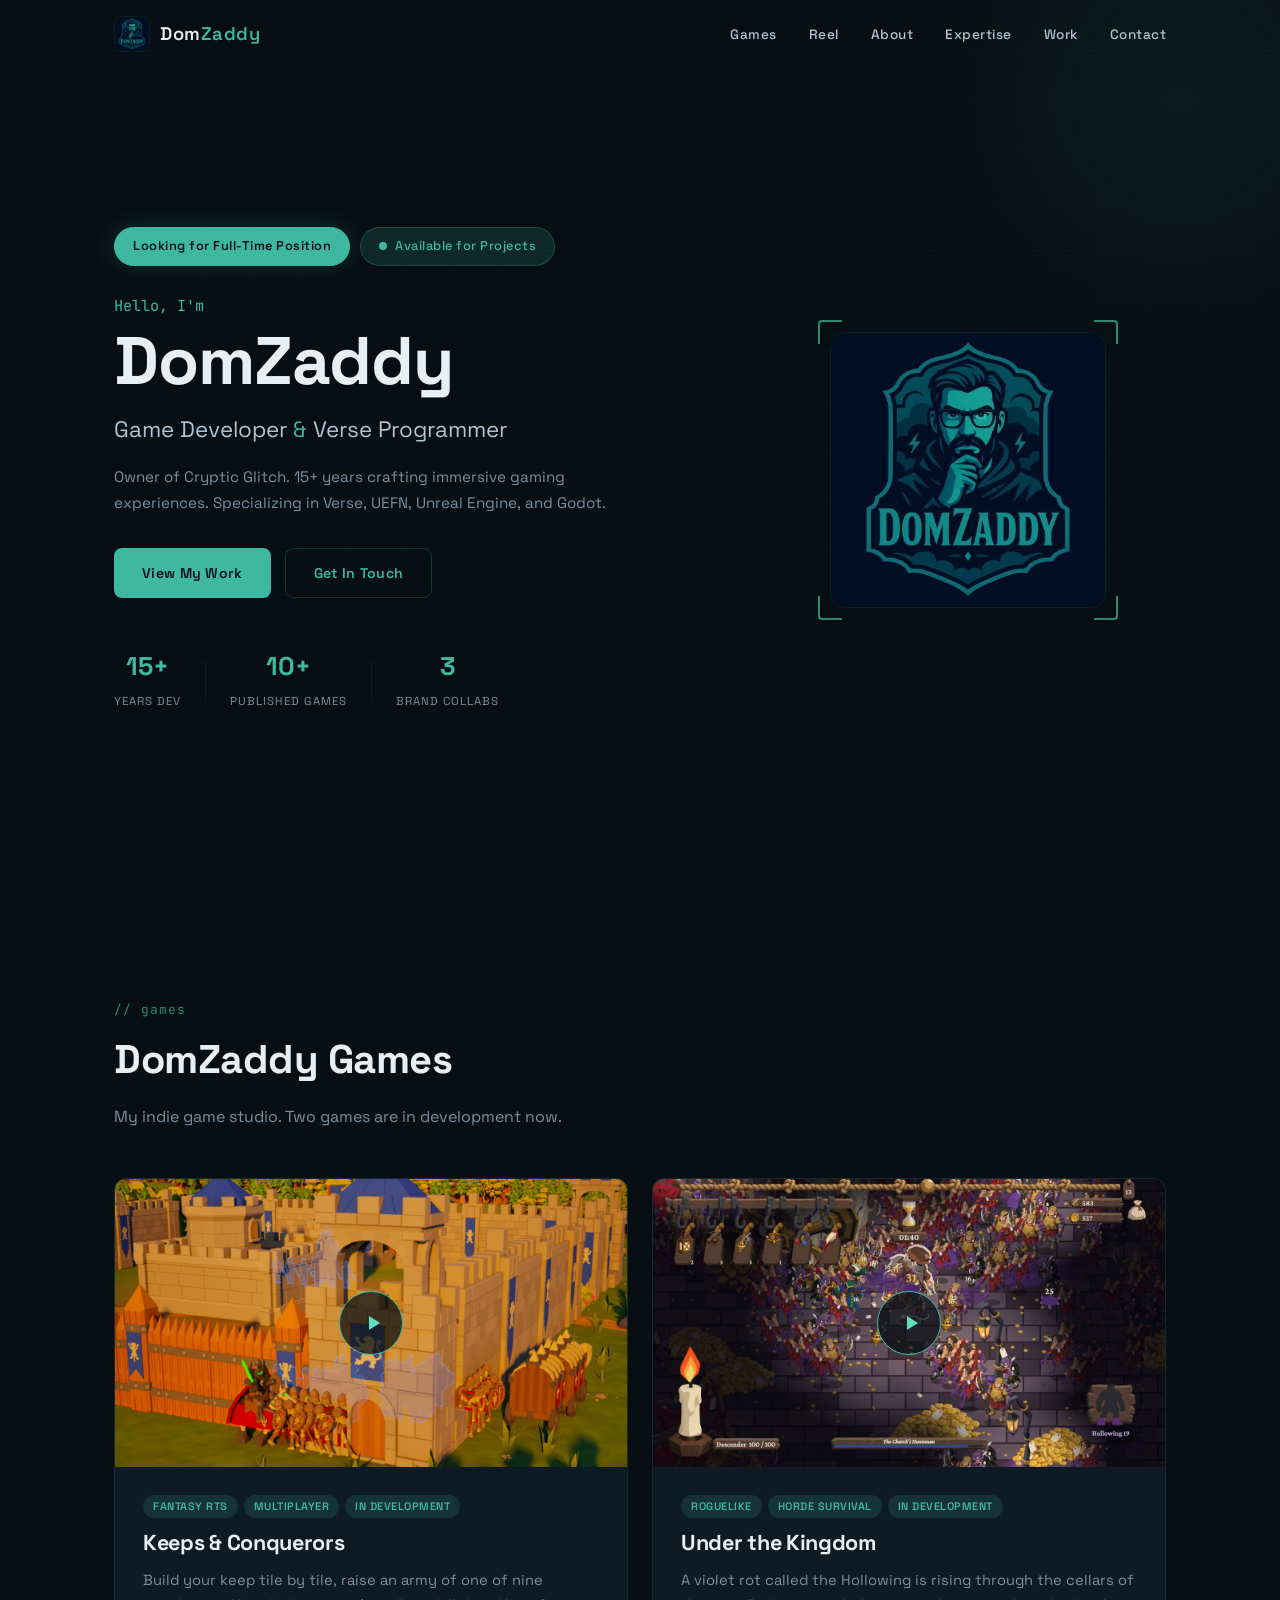
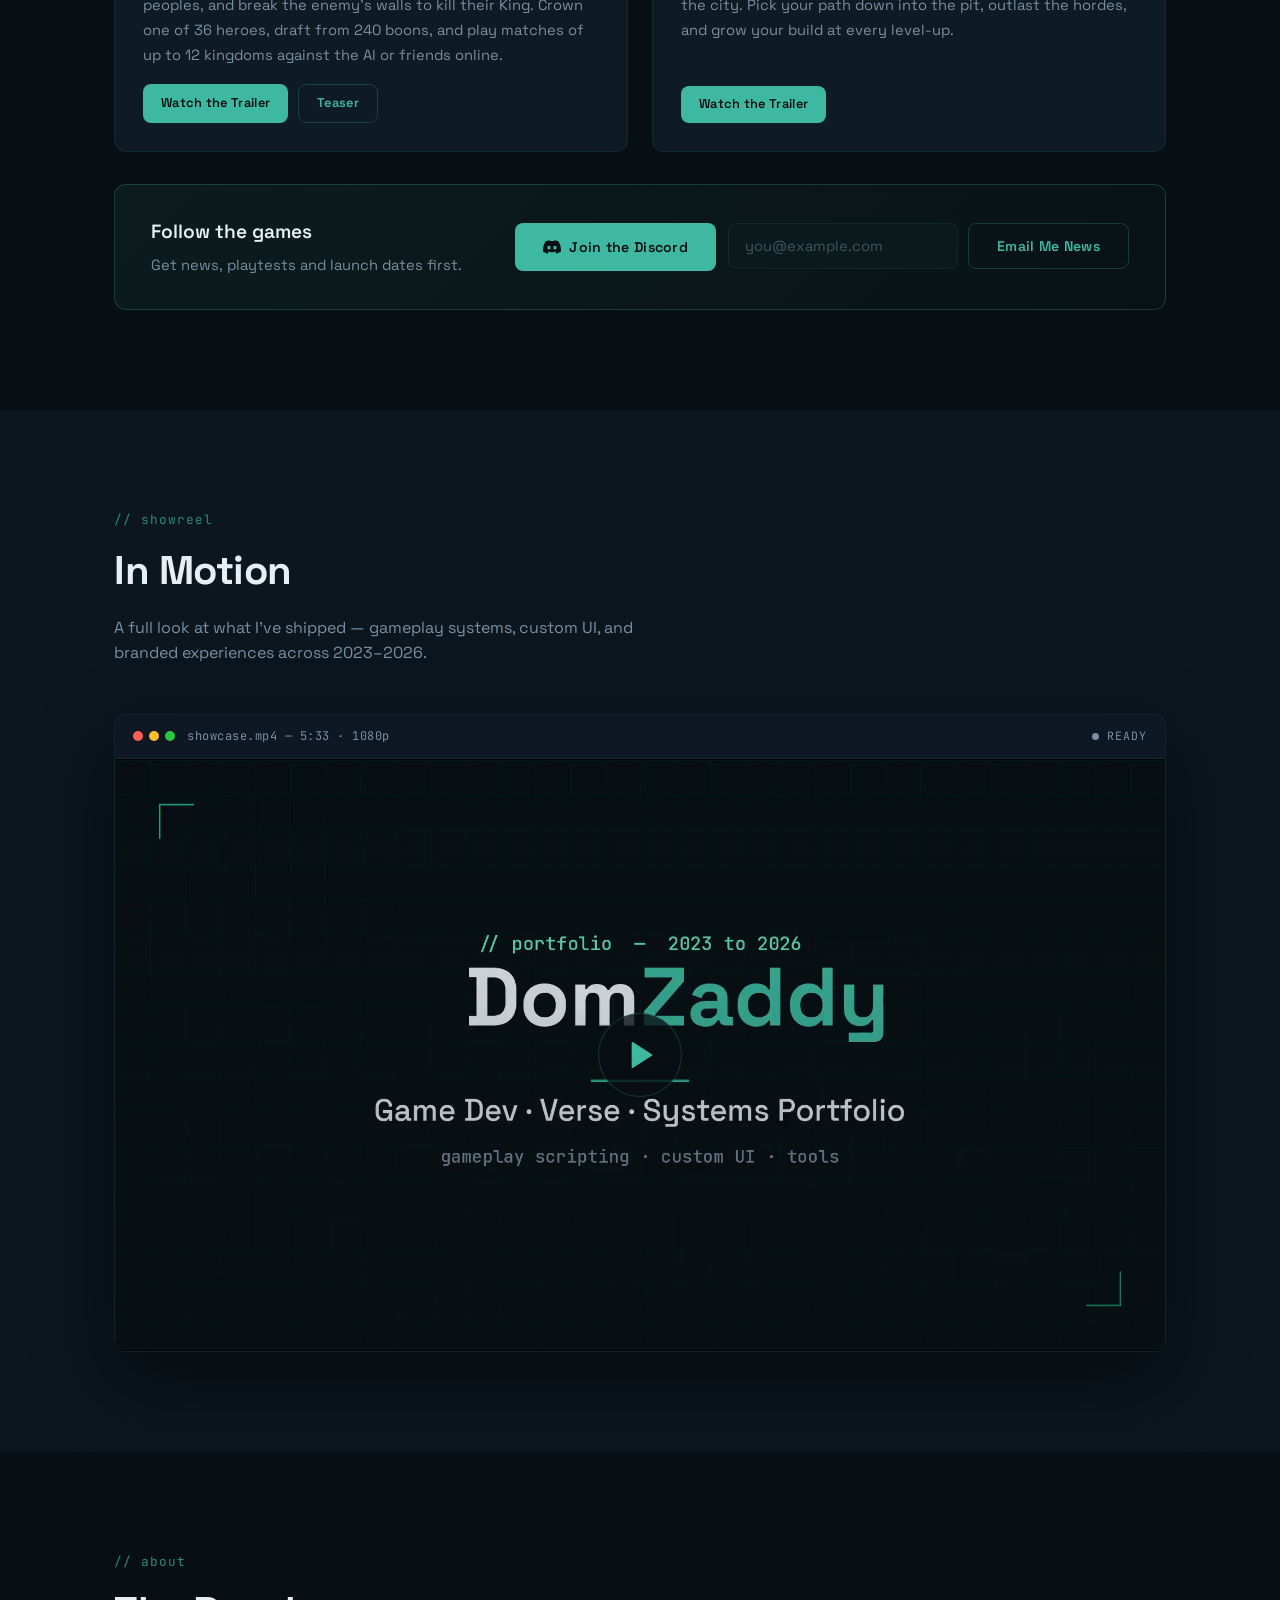
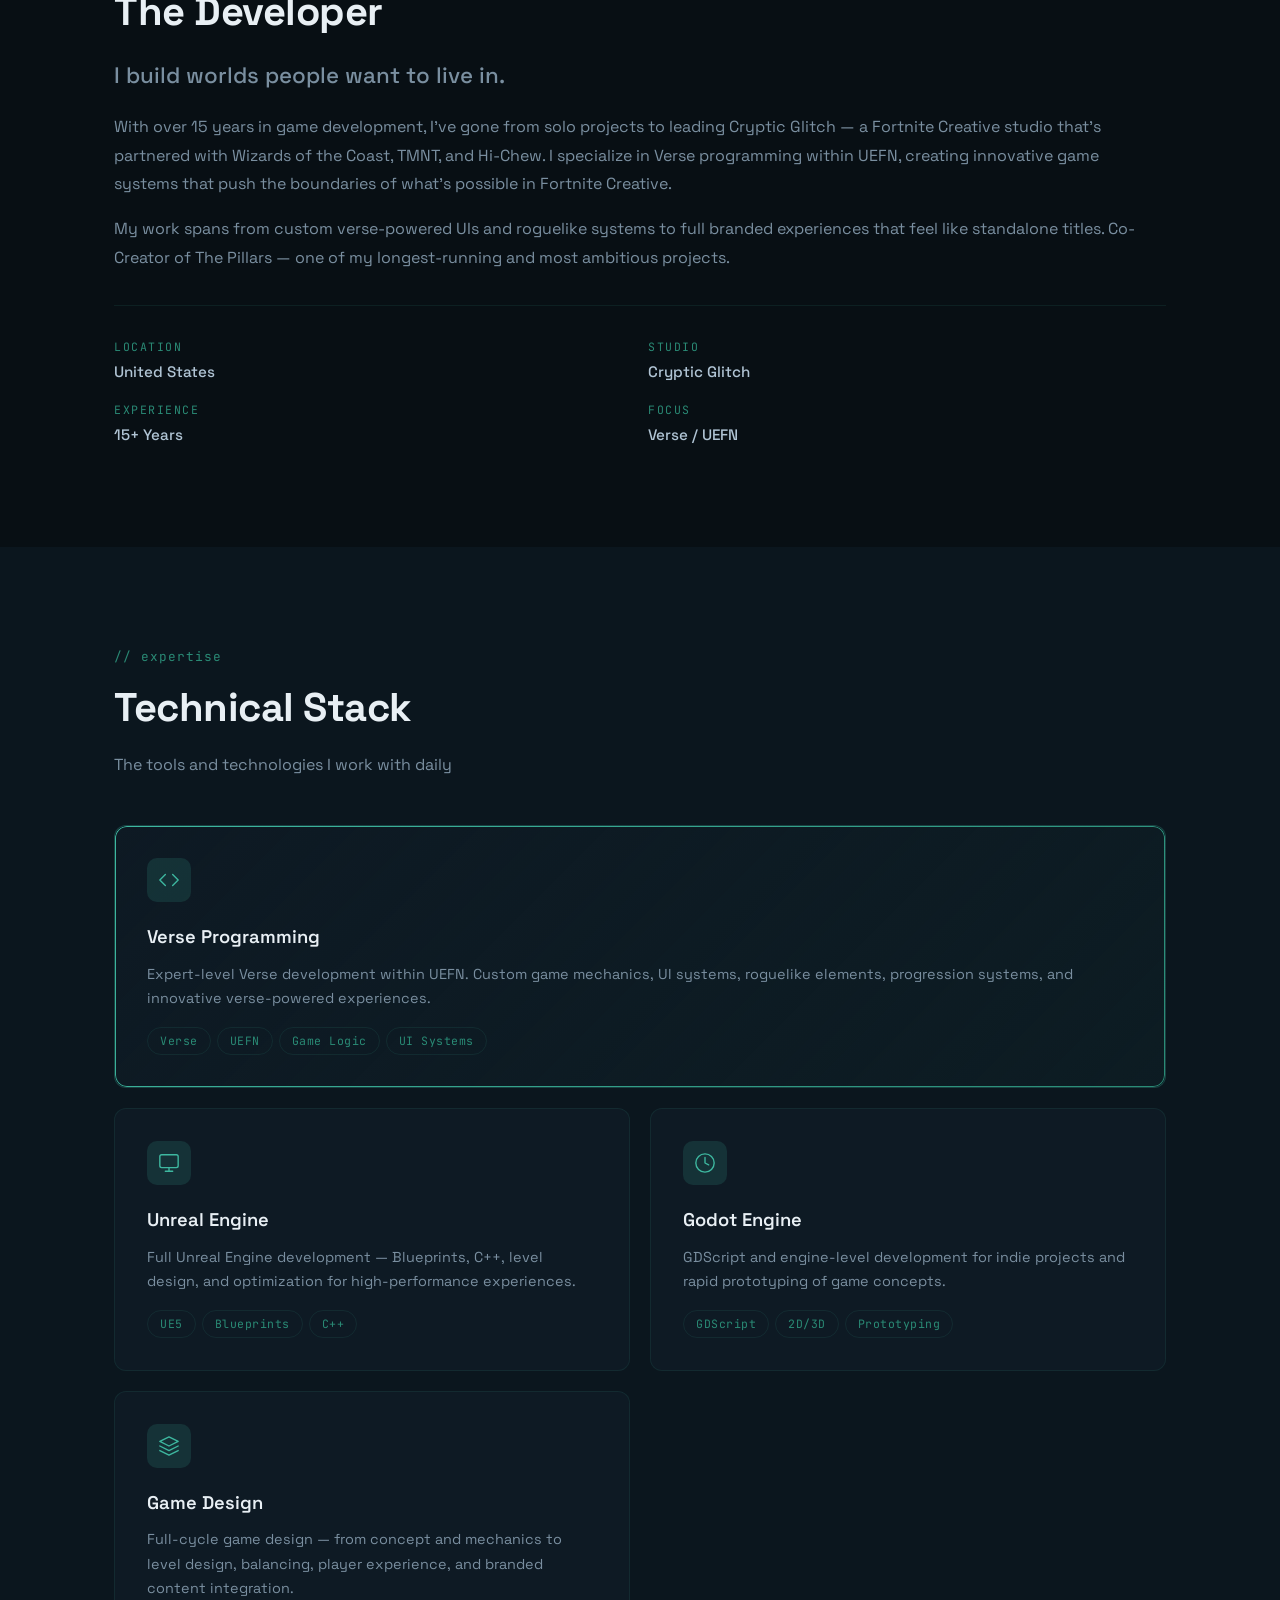
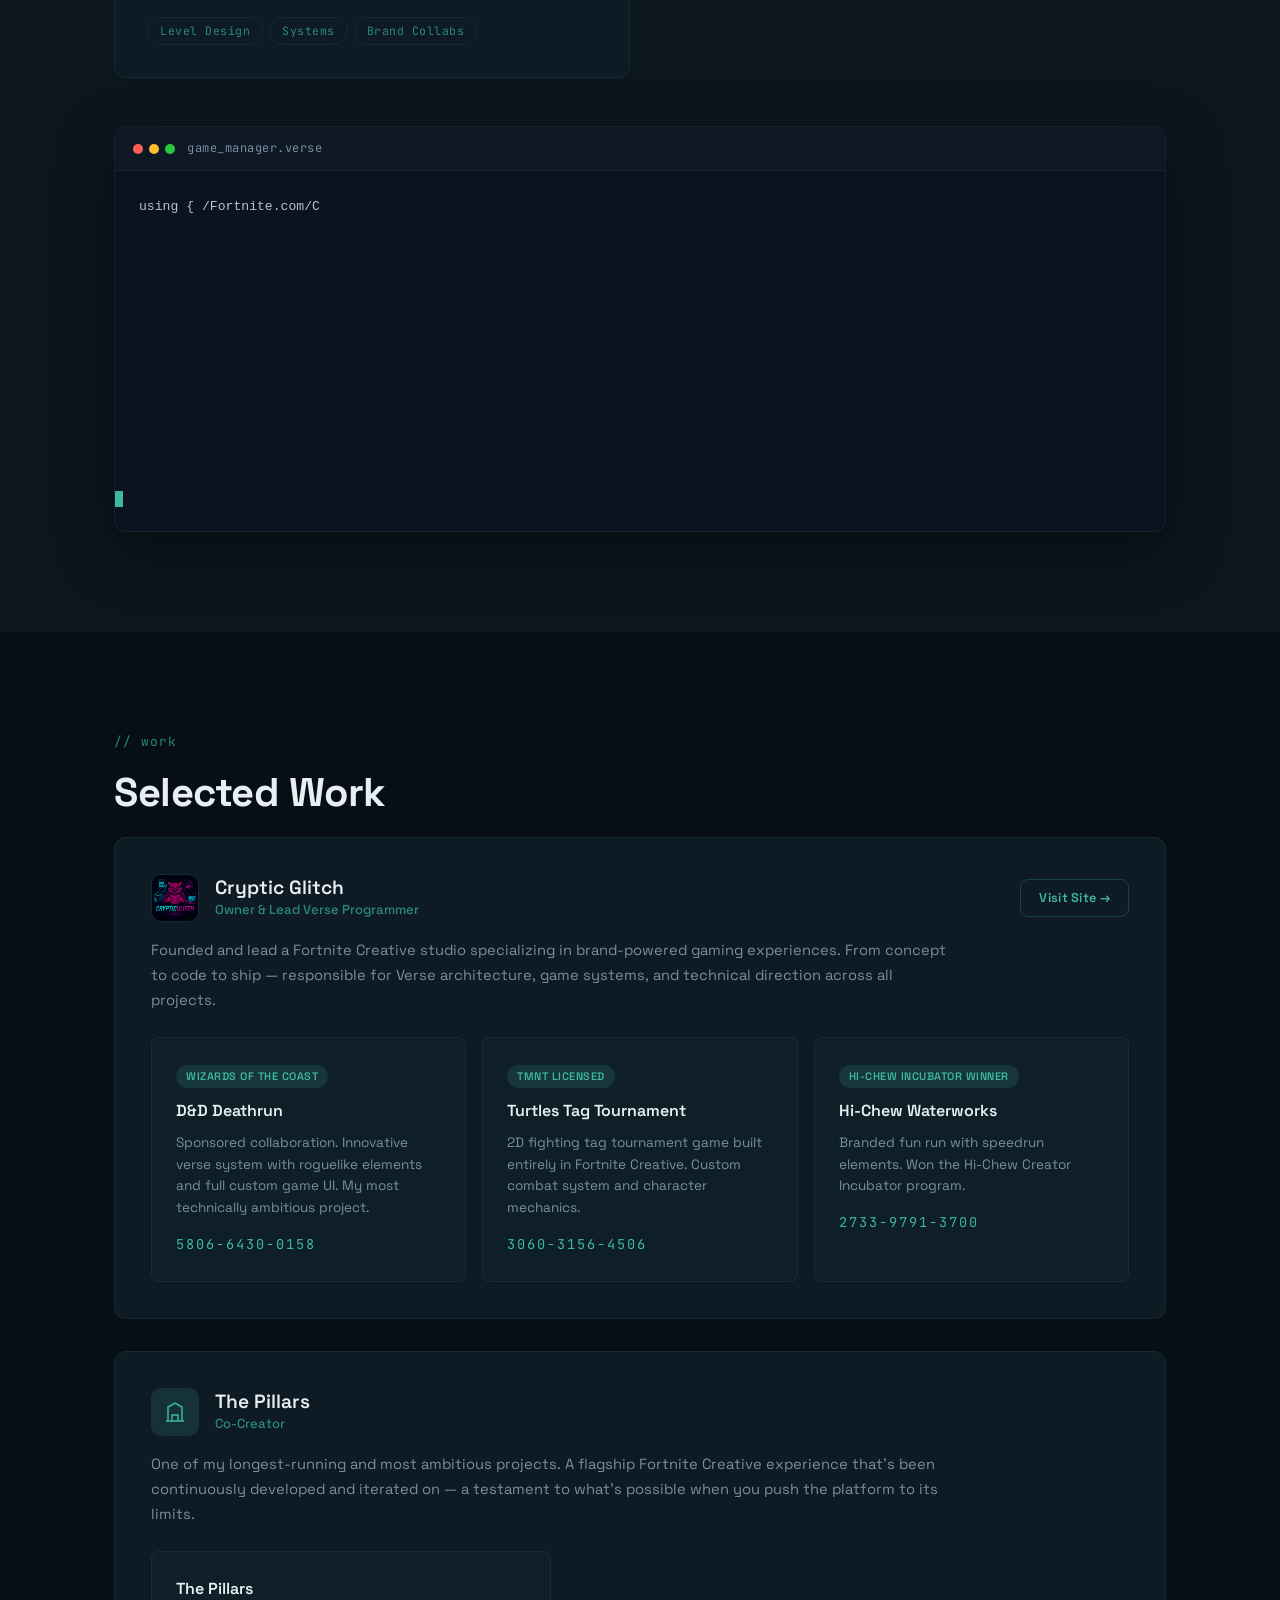
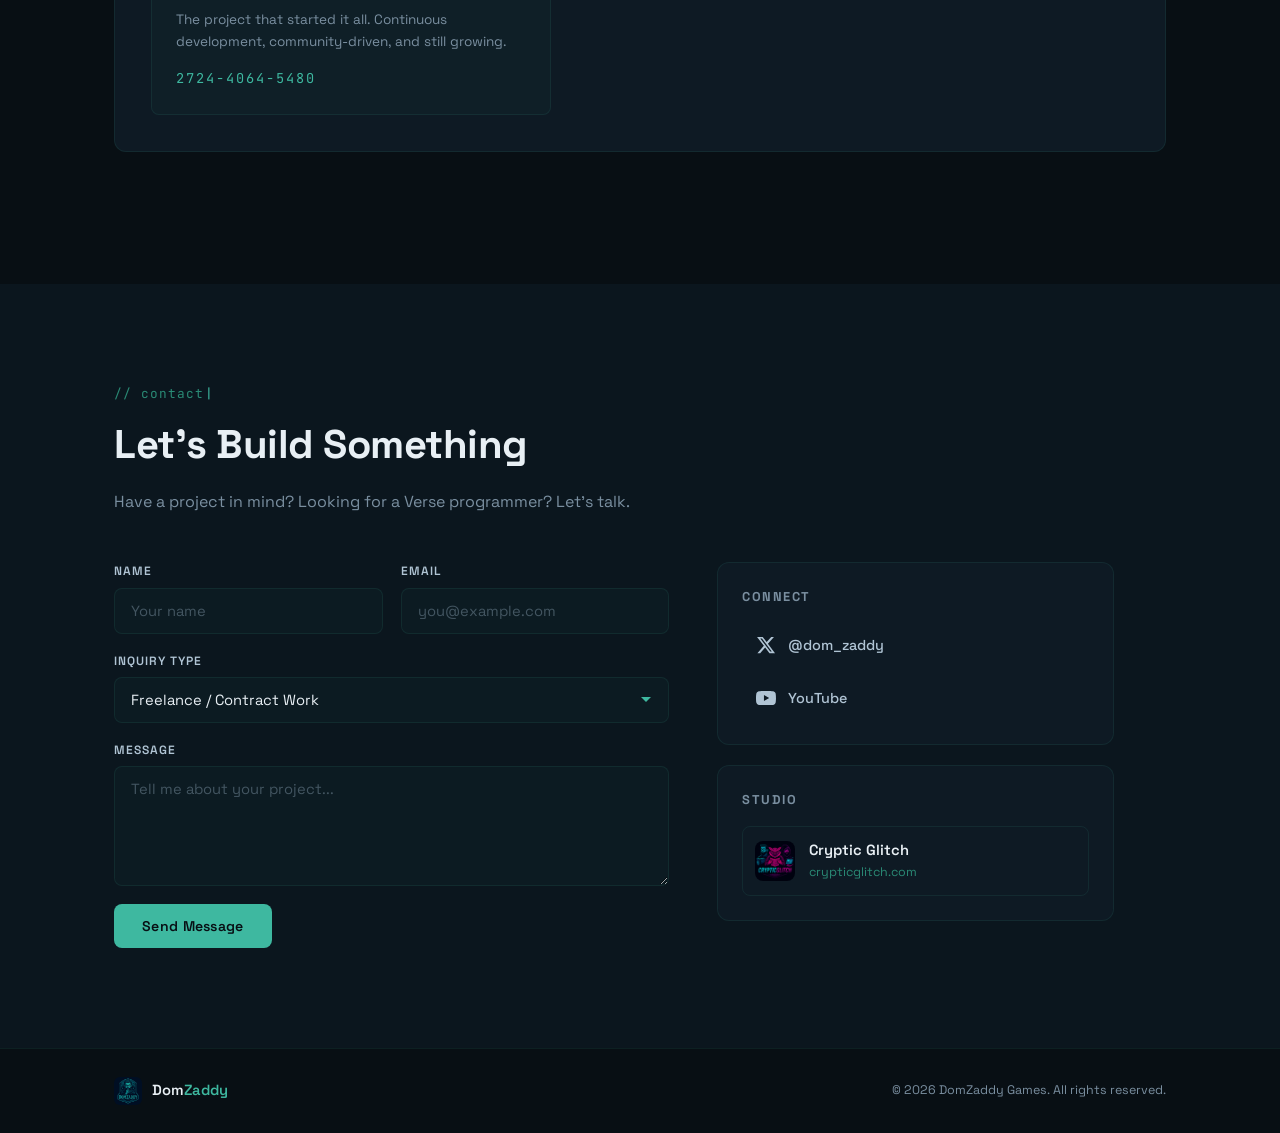
==== commit a1433d1b: "Add the Games section for DomZaddy Games Keeps & Conquerors and Under the Kingdom get a card each, w" ====
--- a/index.html
+++ b/index.html
@@ -4,7 +4,7 @@
     <meta charset="UTF-8">
     <meta name="viewport" content="width=device-width, initial-scale=1.0">
     <title>DomZaddy — Game Developer & Verse Programmer</title>
-    <meta name="description" content="DomZaddy — Game Developer, Verse Programmer, and Owner of Cryptic Glitch. 15+ years building immersive gaming experiences in UEFN, Unreal Engine, and Godot.">
+    <meta name="description" content="DomZaddy — Game Developer, Verse Programmer, and Owner of Cryptic Glitch. 15+ years building immersive gaming experiences in UEFN, Unreal Engine, and Godot. Now making Keeps &amp; Conquerors and Under the Kingdom at DomZaddy Games.">
     <link rel="icon" type="image/jpeg" href="images/logo.jpg">
 
     <!-- Fonts -->
@@ -27,6 +27,7 @@
                 <span></span><span></span><span></span>
             </button>
             <ul class="nav-links" id="navLinks">
+                <li><a href="#games">Games</a></li>
                 <li><a href="#reel">Reel</a></li>
                 <li><a href="#about">About</a></li>
                 <li><a href="#expertise">Expertise</a></li>
@@ -85,6 +86,77 @@
                 <div class="frame-corner frame-tr"></div>
                 <div class="frame-corner frame-bl"></div>
                 <div class="frame-corner frame-br"></div>
+            </div>
+        </div>
+    </section>
+
+    <!-- Games -->
+    <section class="section" id="games">
+        <div class="container">
+            <div class="section-label">// games</div>
+            <h2 class="section-title">DomZaddy Games</h2>
+            <p class="section-subtitle">My indie game studio. Two games are in development now.</p>
+
+            <div class="games-grid">
+                <article class="game-card">
+                    <a href="https://youtu.be/ZyV6upBPsC8" target="_blank" rel="noopener" class="game-media" aria-label="Watch the Keeps &amp; Conquerors story trailer on YouTube">
+                        <img src="images/games/kc.jpg" alt="Keeps &amp; Conquerors: an army and a siege wagon at the walls of a stone keep" width="1280" height="720" loading="lazy">
+                        <span class="game-play" aria-hidden="true"><svg viewBox="0 0 24 24"><path d="M8 5v14l11-7z"/></svg></span>
+                    </a>
+                    <div class="game-body">
+                        <div class="game-tags">
+                            <span class="highlight-badge">Fantasy RTS</span>
+                            <span class="highlight-badge">Multiplayer</span>
+                            <span class="highlight-badge">In development</span>
+                        </div>
+                        <h3>Keeps &amp; Conquerors</h3>
+                        <p>Build your keep tile by tile, raise an army of one of nine peoples, and break the enemy's walls to kill their King. Crown one of 36 heroes, draft from 240 boons, and play matches of up to 12 kingdoms against the AI or friends online.</p>
+                        <div class="game-links">
+                            <a href="https://youtu.be/ZyV6upBPsC8" target="_blank" rel="noopener" class="btn btn-sm btn-primary">Watch the Trailer</a>
+                            <a href="https://youtu.be/C5WQlKd7hyU" target="_blank" rel="noopener" class="btn btn-sm btn-ghost">Teaser</a>
+                        </div>
+                    </div>
+                </article>
+
+                <article class="game-card">
+                    <a href="https://youtu.be/FAjyqbiJ_Tc" target="_blank" rel="noopener" class="game-media" aria-label="Watch the Under the Kingdom story trailer on YouTube">
+                        <img src="images/games/utk.jpg" alt="Under the Kingdom: a hero fights a horde of rot-touched people in a stone cellar full of gold" width="1280" height="720" loading="lazy">
+                        <span class="game-play" aria-hidden="true"><svg viewBox="0 0 24 24"><path d="M8 5v14l11-7z"/></svg></span>
+                    </a>
+                    <div class="game-body">
+                        <div class="game-tags">
+                            <span class="highlight-badge">Roguelike</span>
+                            <span class="highlight-badge">Horde Survival</span>
+                            <span class="highlight-badge">In development</span>
+                        </div>
+                        <h3>Under the Kingdom</h3>
+                        <p>A violet rot called the Hollowing is rising through the cellars of the city. Pick your path down into the pit, outlast the hordes, and grow your build at every level-up.</p>
+                        <div class="game-links">
+                            <a href="https://youtu.be/FAjyqbiJ_Tc" target="_blank" rel="noopener" class="btn btn-sm btn-primary">Watch the Trailer</a>
+                        </div>
+                    </div>
+                </article>
+            </div>
+
+            <div class="follow-card">
+                <div class="follow-text">
+                    <h3>Follow the games</h3>
+                    <p>Get news, playtests and launch dates first.</p>
+                </div>
+                <div class="follow-actions">
+                    <a href="https://discord.gg/dBuX7yRUTY" target="_blank" rel="noopener" class="btn btn-primary">
+                        <svg viewBox="0 0 24 24" class="btn-icon" aria-hidden="true"><path d="M20.317 4.37a19.79 19.79 0 0 0-4.885-1.515.074.074 0 0 0-.079.037c-.21.375-.444.864-.608 1.25a18.27 18.27 0 0 0-5.487 0 12.64 12.64 0 0 0-.617-1.25.077.077 0 0 0-.079-.037A19.74 19.74 0 0 0 3.677 4.37a.07.07 0 0 0-.032.027C.533 9.046-.32 13.58.099 18.057a.082.082 0 0 0 .031.057 19.9 19.9 0 0 0 5.993 3.03.078.078 0 0 0 .084-.028c.462-.63.874-1.295 1.226-1.994a.076.076 0 0 0-.041-.106 13.1 13.1 0 0 1-1.872-.892.077.077 0 0 1-.008-.128c.126-.094.252-.192.372-.292a.074.074 0 0 1 .077-.01c3.928 1.793 8.18 1.793 12.062 0a.074.074 0 0 1 .078.01c.12.098.246.198.373.292a.077.077 0 0 1-.006.127 12.3 12.3 0 0 1-1.873.892.077.077 0 0 0-.041.107c.36.698.772 1.362 1.225 1.993a.076.076 0 0 0 .084.028 19.84 19.84 0 0 0 6.002-3.03.077.077 0 0 0 .032-.054c.5-5.177-.838-9.674-3.549-13.66a.061.061 0 0 0-.031-.03zM8.02 15.33c-1.183 0-2.157-1.085-2.157-2.419 0-1.333.956-2.419 2.157-2.419 1.21 0 2.176 1.096 2.157 2.42 0 1.333-.956 2.418-2.157 2.418zm7.975 0c-1.183 0-2.157-1.085-2.157-2.419 0-1.333.955-2.419 2.157-2.419 1.21 0 2.176 1.096 2.157 2.42 0 1.333-.946 2.418-2.157 2.418z"/></svg>
+                        Join the Discord
+                    </a>
+                    <form class="signup-form" action="https://formspree.io/f/xvzvpboq" method="POST">
+                        <input type="hidden" name="_subject" value="Game news sign-up">
+                        <input type="hidden" name="signup" value="game news">
+                        <label for="signupEmail" class="sr-only">Email address</label>
+                        <input type="email" id="signupEmail" name="email" required placeholder="you@example.com" autocomplete="email">
+                        <button type="submit" class="btn btn-ghost">Email Me News</button>
+                        <p class="signup-status" role="status" aria-live="polite"></p>
+                    </form>
+                </div>
             </div>
         </div>
     </section>
@@ -426,7 +498,7 @@
                 <img src="images/logo.jpg" alt="DomZaddy" class="footer-logo">
                 <span>Dom<span class="accent">Zaddy</span></span>
             </div>
-            <p class="footer-copy">&copy; 2025 DomZaddy. All rights reserved.</p>
+            <p class="footer-copy">&copy; 2026 DomZaddy Games. All rights reserved.</p>
         </div>
     </footer>
 
@@ -528,6 +600,32 @@
         }, { threshold: 0.8 });
         document.querySelectorAll('.section-label').forEach(el => labelObserver.observe(el));
 
+        // --- Game news sign-up (Formspree; falls back to a normal post if the AJAX call is refused) ---
+        const signupForm = document.querySelector('.signup-form');
+        if (signupForm) {
+            signupForm.addEventListener('submit', async (e) => {
+                e.preventDefault();
+                const status = signupForm.querySelector('.signup-status');
+                const button = signupForm.querySelector('button');
+                button.disabled = true;
+                status.textContent = 'Sending...';
+                try {
+                    const res = await fetch(signupForm.action, {
+                        method: 'POST',
+                        body: new FormData(signupForm),
+                        headers: { Accept: 'application/json' }
+                    });
+                    if (res.ok) {
+                        signupForm.reset();
+                        status.textContent = "You're on the list. Thanks!";
+                        button.disabled = false;
+                        return;
+                    }
+                } catch (err) { /* fall through to a normal post */ }
+                signupForm.submit();
+            });
+        }
+
         // --- Staggered scroll reveal ---
         const revealObserver = new IntersectionObserver((entries) => {
             entries.forEach(entry => {
@@ -543,7 +641,7 @@
             });
         }, { threshold: 0.1 });
 
-        document.querySelectorAll('.expertise-card, .work-block, .highlight-card, .contact-card, .about-detail, .hero-stat, .code-showcase, .reel-window').forEach(el => {
+        document.querySelectorAll('.game-card, .follow-card, .expertise-card, .work-block, .highlight-card, .contact-card, .about-detail, .hero-stat, .code-showcase, .reel-window').forEach(el => {
             el.classList.add('reveal');
             revealObserver.observe(el);
         });
--- a/styles.css
+++ b/styles.css
@@ -933,6 +933,168 @@
 
 .highlight-solo { max-width: 400px; }
 
+/* --- Games --- */
+.games-grid {
+    display: grid;
+    grid-template-columns: repeat(2, 1fr);
+    gap: 24px;
+    margin-bottom: 32px;
+}
+
+.game-card {
+    background: var(--bg-card);
+    border: 1px solid var(--border);
+    border-radius: var(--radius);
+    overflow: hidden;
+    display: flex;
+    flex-direction: column;
+    transition: border-color 0.3s;
+}
+
+.game-card:hover { border-color: var(--border-hover); }
+
+.game-media {
+    position: relative;
+    display: block;
+    aspect-ratio: 16 / 9;
+    overflow: hidden;
+    background: var(--bg-alt);
+}
+
+.game-media img {
+    width: 100%;
+    height: 100%;
+    object-fit: cover;
+    display: block;
+    transition: transform 0.6s;
+}
+
+.game-media:hover img { transform: scale(1.04); }
+
+.game-play {
+    position: absolute;
+    inset: 0;
+    margin: auto;
+    width: 64px;
+    height: 64px;
+    border-radius: 50%;
+    background: rgba(8, 15, 20, 0.72);
+    border: 1px solid var(--teal);
+    display: flex;
+    align-items: center;
+    justify-content: center;
+    transition: background 0.3s, transform 0.3s;
+}
+
+.game-play svg {
+    width: 24px;
+    height: 24px;
+    fill: var(--teal-bright);
+    margin-left: 3px;
+    transition: fill 0.3s;
+}
+
+.game-media:hover .game-play,
+.game-media:focus-visible .game-play {
+    background: var(--teal);
+    transform: scale(1.08);
+}
+
+.game-media:hover .game-play svg,
+.game-media:focus-visible .game-play svg { fill: var(--bg); }
+
+.game-body {
+    padding: 28px;
+    display: flex;
+    flex-direction: column;
+    gap: 12px;
+    flex: 1;
+}
+
+.game-tags { display: flex; flex-wrap: wrap; gap: 6px; }
+.game-tags .highlight-badge { margin-bottom: 0; }
+
+.game-body h3 {
+    font-size: 1.35rem;
+    font-weight: 700;
+    line-height: 1.2;
+    letter-spacing: -0.3px;
+}
+
+.game-body p {
+    color: var(--gray);
+    font-size: 0.92rem;
+    line-height: 1.7;
+    flex: 1;
+}
+
+.game-links { display: flex; flex-wrap: wrap; gap: 10px; margin-top: 4px; }
+
+.follow-card {
+    display: grid;
+    grid-template-columns: 1fr auto;
+    gap: 20px 40px;
+    align-items: center;
+    background: linear-gradient(135deg, rgba(62, 184, 160, 0.08), rgba(62, 184, 160, 0.02));
+    border: 1px solid var(--border-hover);
+    border-radius: var(--radius);
+    padding: 32px 36px;
+}
+
+.follow-text h3 { font-size: 1.2rem; font-weight: 600; margin-bottom: 6px; }
+.follow-text p { color: var(--gray); font-size: 0.92rem; }
+
+.follow-actions {
+    display: flex;
+    flex-wrap: wrap;
+    align-items: flex-start;
+    gap: 12px;
+}
+
+.btn-icon { width: 18px; height: 18px; fill: currentColor; margin-right: 8px; }
+
+.signup-form { display: flex; flex-wrap: wrap; gap: 10px; }
+
+.signup-form input[type="email"] {
+    background: rgba(62, 184, 160, 0.03);
+    border: 1px solid var(--border);
+    border-radius: var(--radius-sm);
+    padding: 12px 16px;
+    color: var(--white);
+    font-family: var(--font-main);
+    font-size: 0.92rem;
+    min-width: 230px;
+    outline: none;
+    transition: border-color 0.3s, box-shadow 0.3s;
+}
+
+.signup-form input[type="email"]::placeholder { color: rgba(122, 143, 160, 0.5); }
+
+.signup-form input[type="email"]:focus {
+    border-color: var(--teal-dim);
+    box-shadow: 0 0 0 3px var(--teal-glow);
+}
+
+.signup-status {
+    flex-basis: 100%;
+    font-size: 0.82rem;
+    color: var(--teal);
+}
+
+.signup-status:empty { display: none; }
+
+.sr-only {
+    position: absolute;
+    width: 1px;
+    height: 1px;
+    padding: 0;
+    margin: -1px;
+    overflow: hidden;
+    clip: rect(0, 0, 0, 0);
+    white-space: nowrap;
+    border: 0;
+}
+
 /* --- Contact --- */
 .contact-layout {
     display: grid;
@@ -1180,6 +1342,9 @@
 
     .work-header .btn { margin-left: 0; }
     .work-highlights { grid-template-columns: 1fr; }
+
+    .games-grid { grid-template-columns: 1fr; }
+    .follow-card { grid-template-columns: 1fr; }
 }
 
 @media (max-width: 640px) {
@@ -1196,6 +1361,11 @@
     .hero-stat-divider { display: none; }
 
     .btn-submit { align-self: stretch; }
+
+    .game-body { padding: 22px; }
+    .follow-card { padding: 24px 20px; }
+    .follow-actions, .signup-form { flex-direction: column; align-items: stretch; }
+    .signup-form input[type="email"] { min-width: 0; }
 
     .footer-inner {
         flex-direction: column;
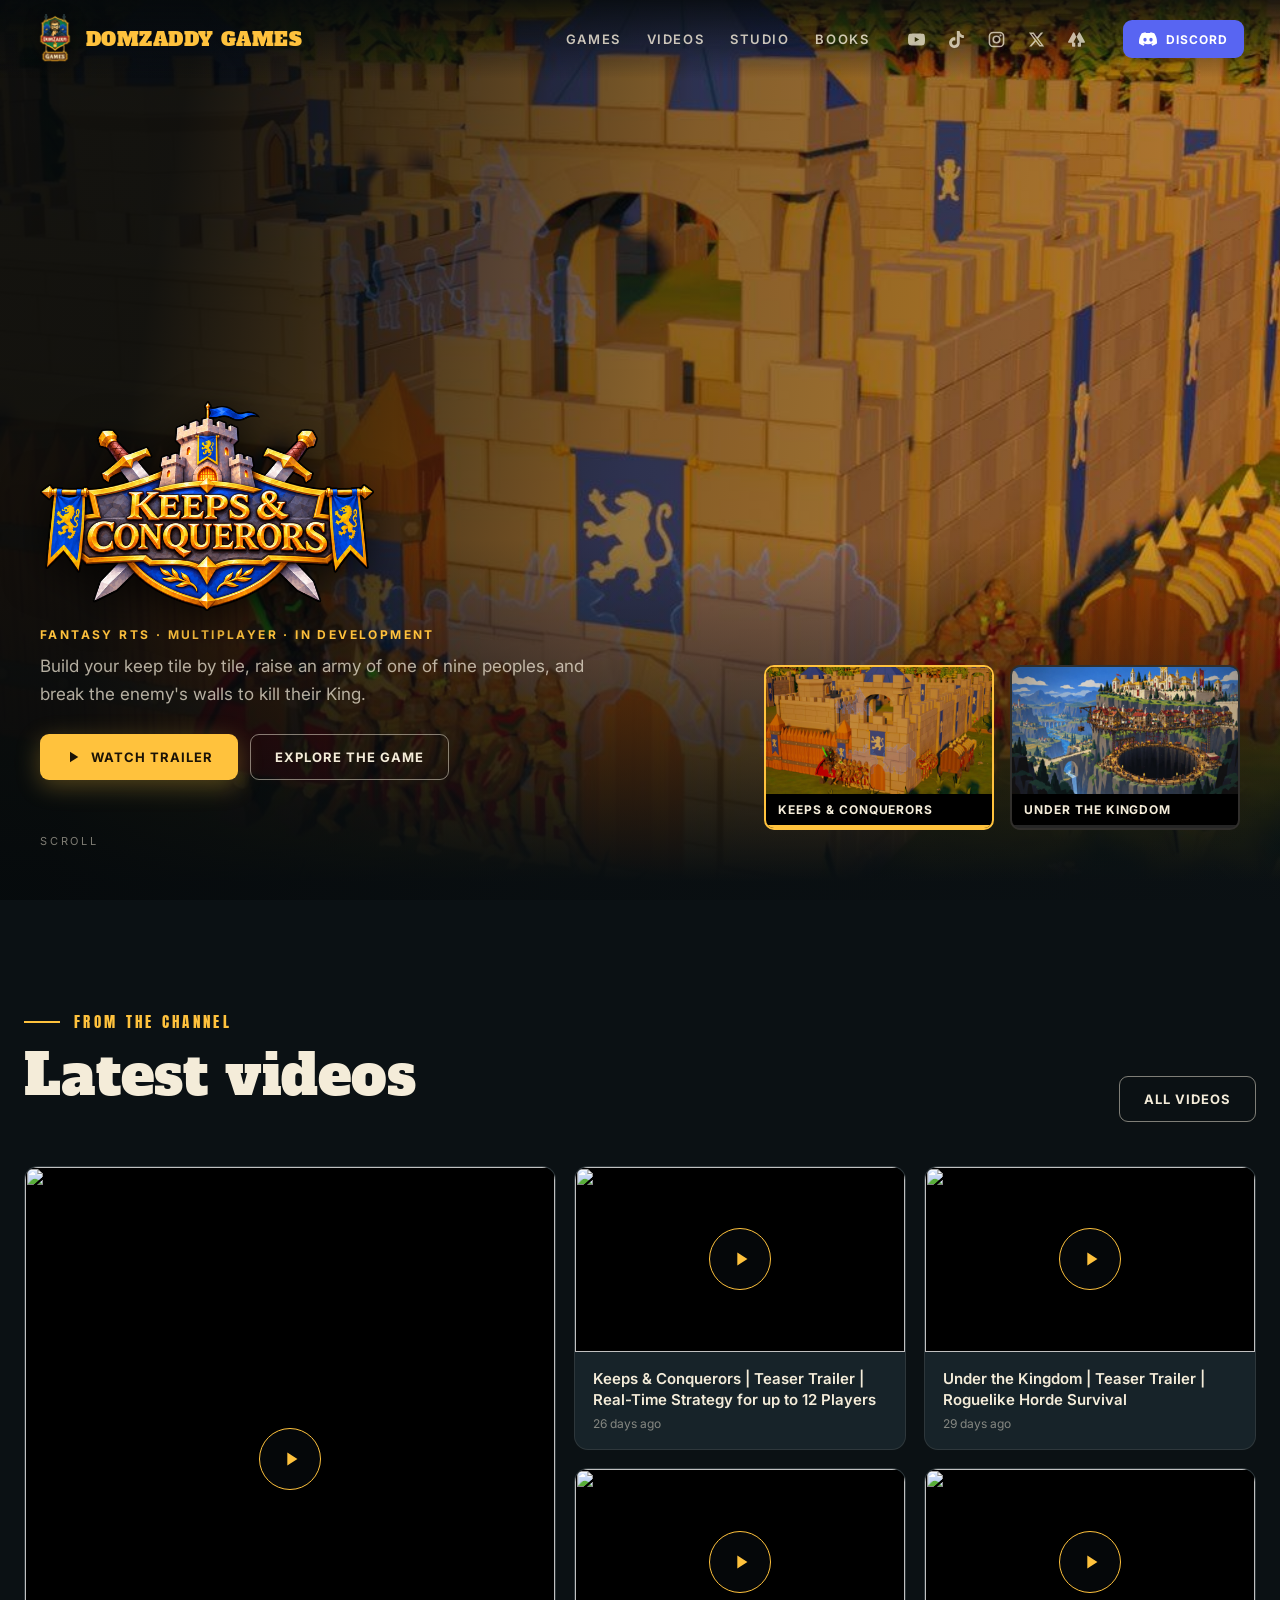
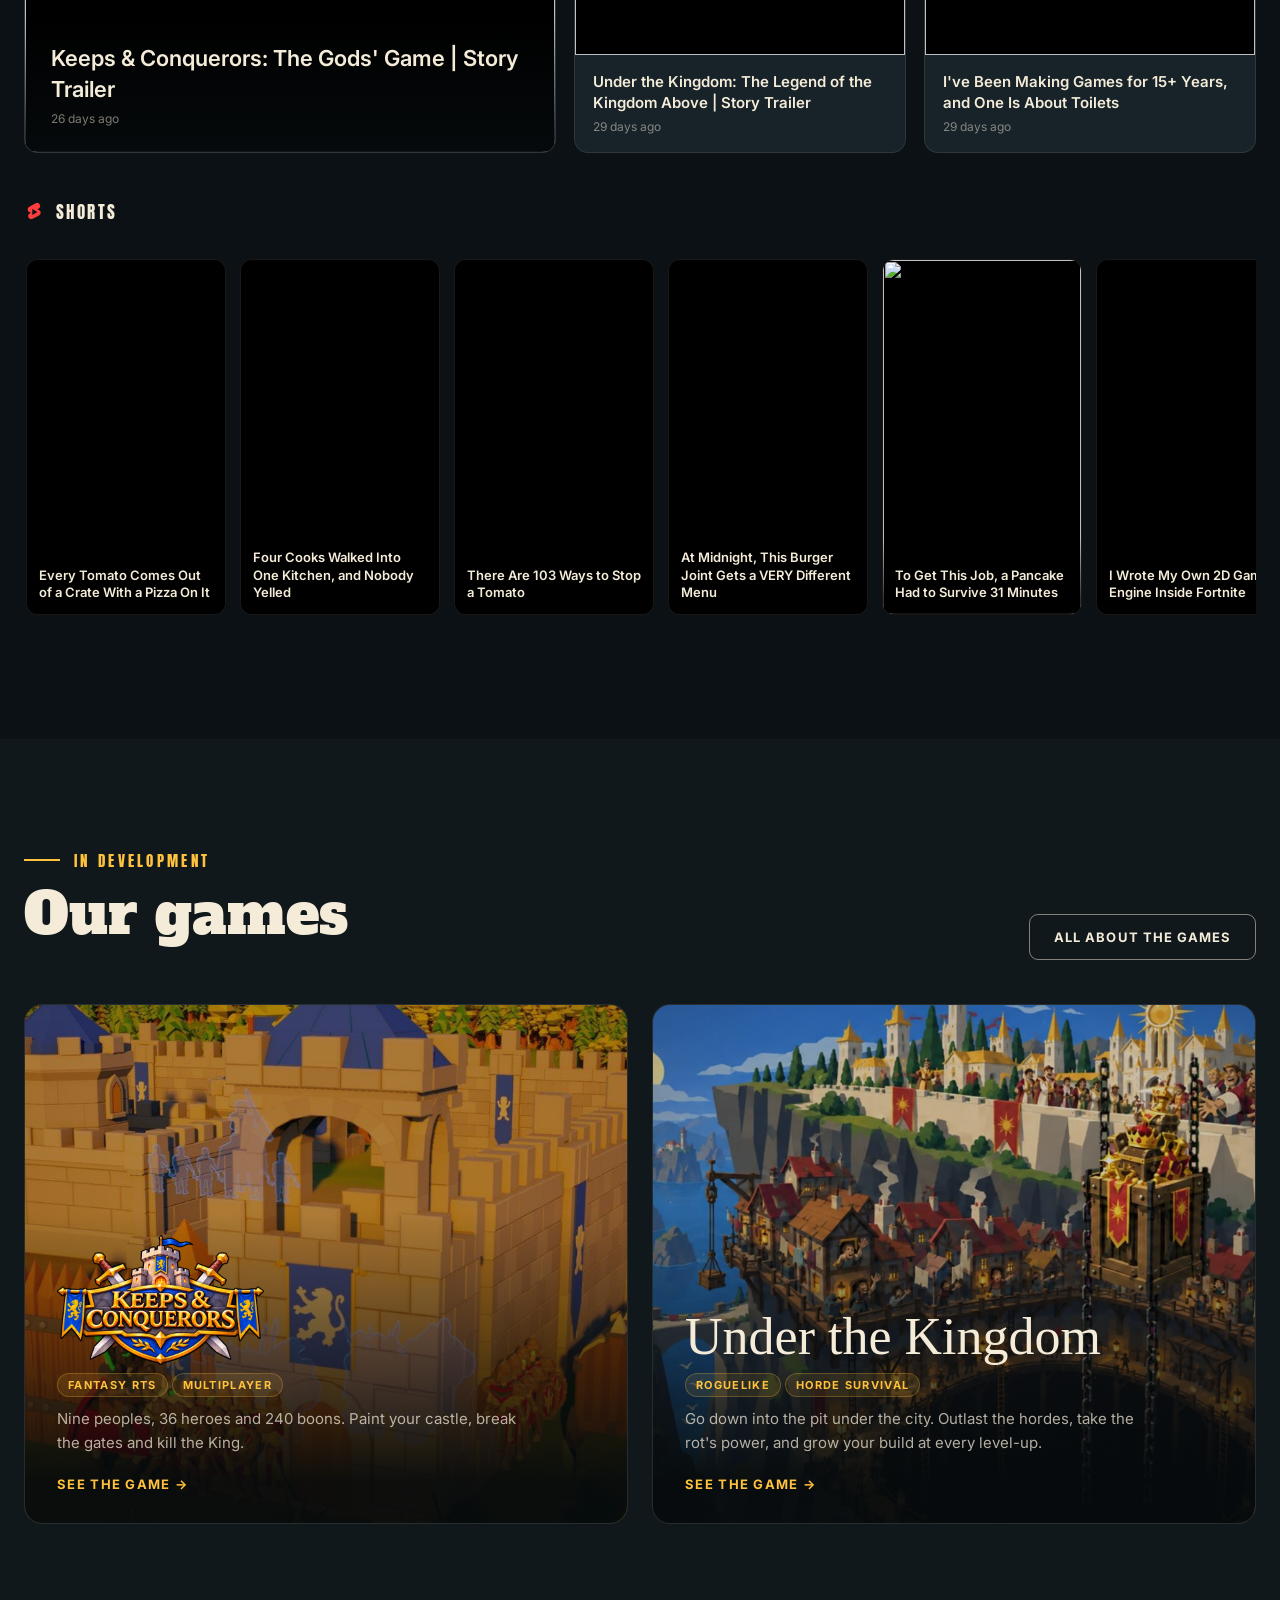
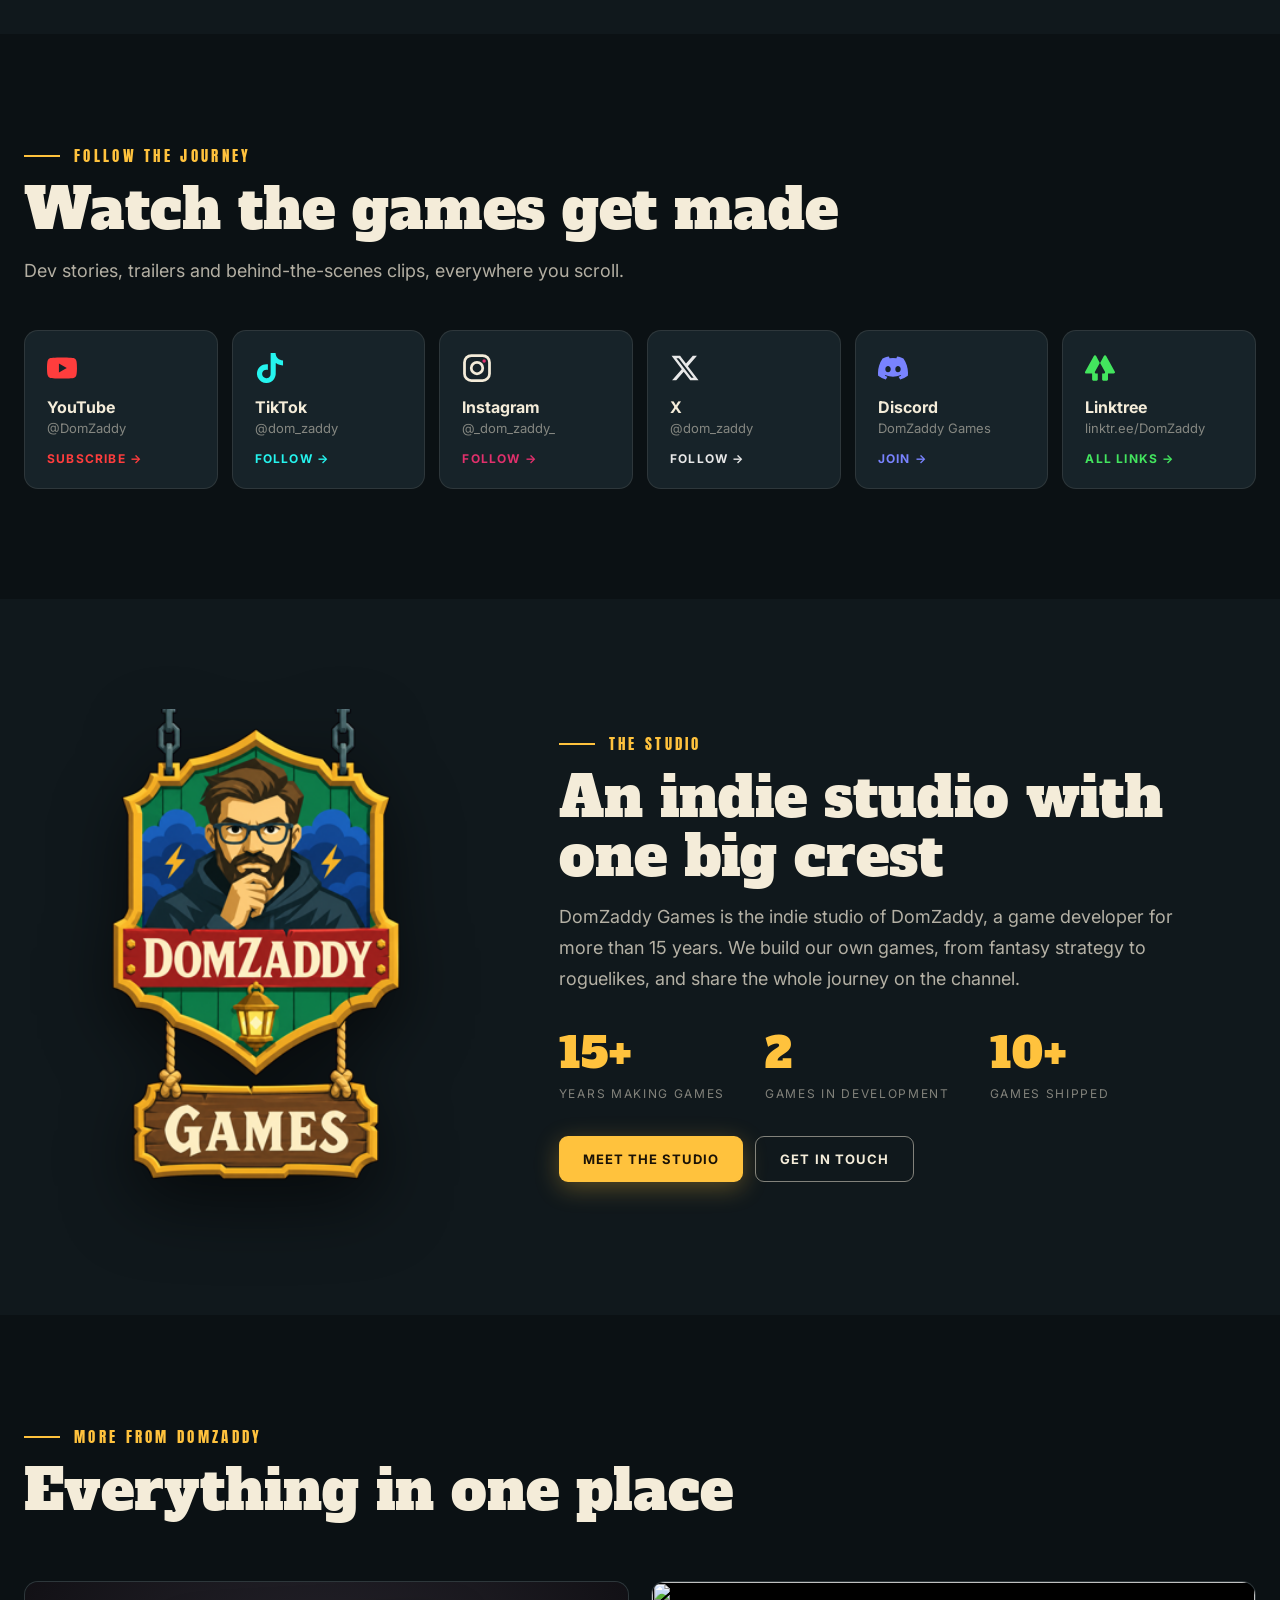
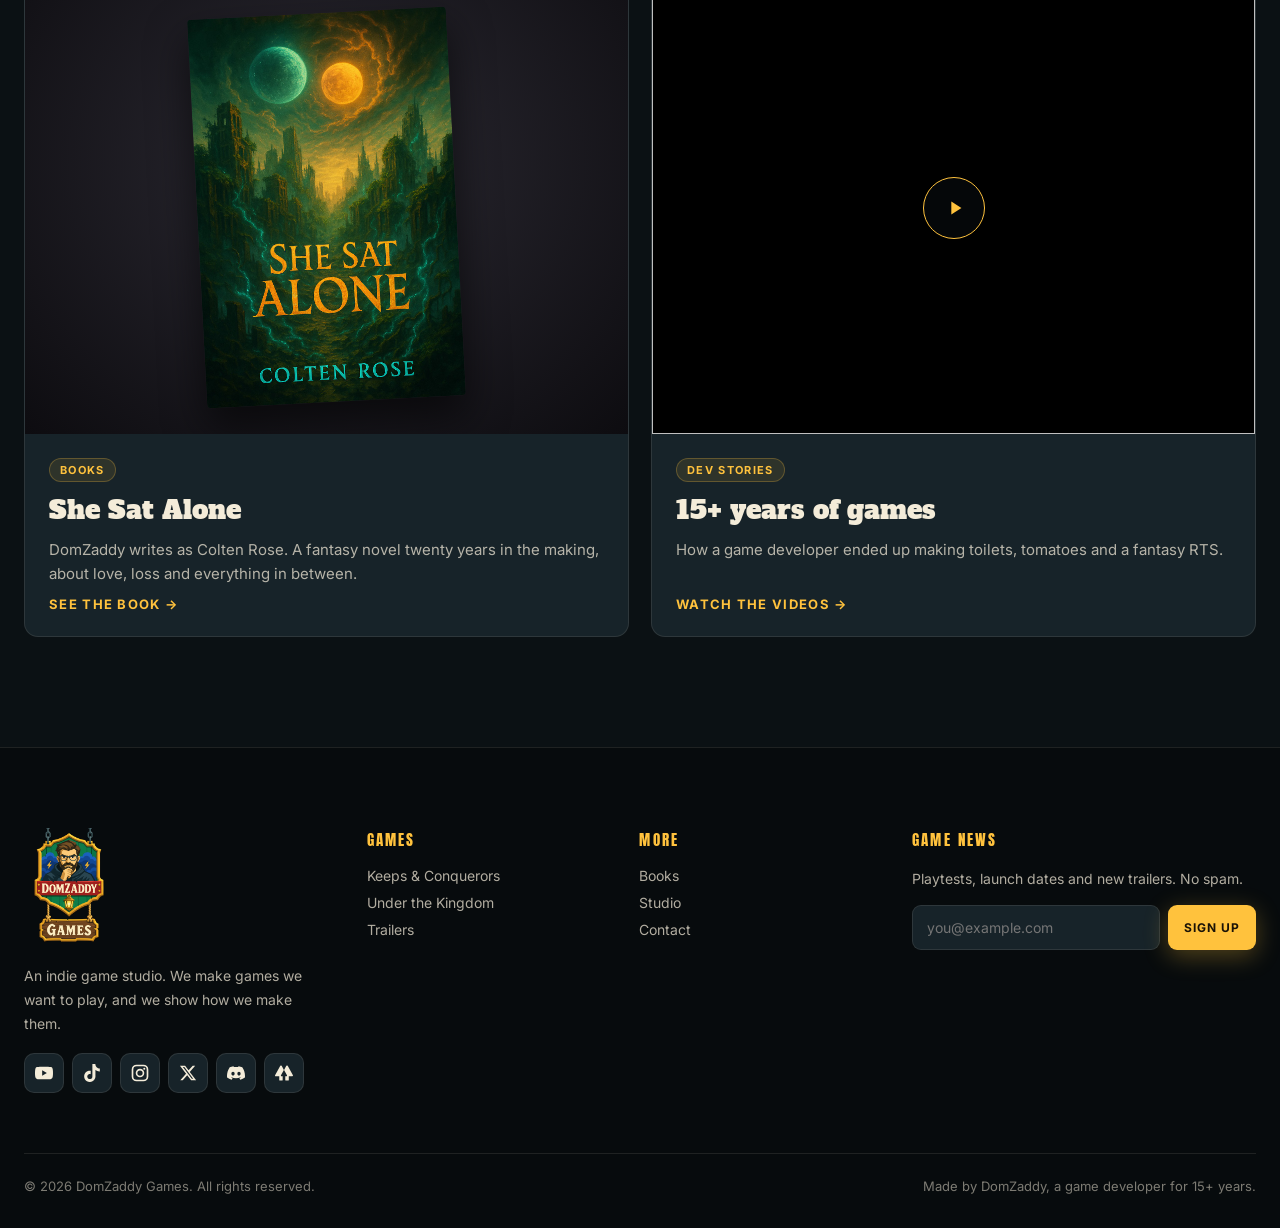
==== commit 17752378: "Launch the new DomZaddy Games website Replace the old portfolio with the studio site the owner appro" ====
--- a/index.html
+++ b/index.html
@@ -1,799 +1,240 @@
-<!DOCTYPE html>
+<!doctype html>
 <html lang="en">
 <head>
-    <meta charset="UTF-8">
-    <meta name="viewport" content="width=device-width, initial-scale=1.0">
-    <title>DomZaddy — Game Developer & Verse Programmer</title>
-    <meta name="description" content="DomZaddy — Game Developer, Verse Programmer, and Owner of Cryptic Glitch. 15+ years building immersive gaming experiences in UEFN, Unreal Engine, and Godot. Now making Keeps &amp; Conquerors and Under the Kingdom at DomZaddy Games.">
-    <link rel="icon" type="image/jpeg" href="images/logo.jpg">
-
-    <!-- Fonts -->
-    <link rel="preconnect" href="https://fonts.googleapis.com">
-    <link rel="preconnect" href="https://fonts.gstatic.com" crossorigin>
-    <link href="https://fonts.googleapis.com/css2?family=Space+Grotesk:wght@300;400;500;600;700&family=JetBrains+Mono:wght@400;500;600&display=swap" rel="stylesheet">
-
-    <link rel="stylesheet" href="styles.css">
+<meta charset="utf-8">
+<meta name="viewport" content="width=device-width, initial-scale=1">
+<title>DomZaddy Games</title>
+<meta name="description" content="DomZaddy Games is an indie game studio making Keeps &amp; Conquerors, a fantasy RTS, and Under the Kingdom, a roguelike horde survival game.">
+<link rel="icon" href="media/favicon.ico" sizes="any">
+<link rel="icon" type="image/png" sizes="32x32" href="media/favicon-32.png">
+<link rel="apple-touch-icon" href="media/apple-touch-icon.png">
+<meta name="theme-color" content="#0b1114">
+<link rel="canonical" href="https://domzaddy.com/">
+<meta property="og:type" content="website">
+<meta property="og:site_name" content="DomZaddy Games">
+<meta property="og:title" content="DomZaddy Games">
+<meta property="og:description" content="DomZaddy Games is an indie game studio making Keeps &amp; Conquerors, a fantasy RTS, and Under the Kingdom, a roguelike horde survival game.">
+<meta property="og:url" content="https://domzaddy.com/">
+<meta property="og:image" content="https://domzaddy.com/media/og-image.jpg">
+<meta property="og:image:width" content="1200">
+<meta property="og:image:height" content="630">
+<meta name="twitter:card" content="summary_large_image">
+<meta name="twitter:site" content="@dom_zaddy">
+<link rel="preconnect" href="https://fonts.googleapis.com">
+<link href="https://fonts.googleapis.com/css2?family=Alfa+Slab+One&family=Anton&family=Inter:wght@400;500;600;700&family=IM+Fell+English+SC&display=swap" rel="stylesheet">
+<link rel="stylesheet" href="site.css">
+<style>
+  /* cinema hero */
+  .hero { position: relative; height: 100vh; min-height: 680px; overflow: hidden; background: #000; }
+  .hero .bg { position: absolute; inset: 0; opacity: 0; transition: opacity 1.3s ease; }
+  .hero .bg.on { opacity: 1; }
+  .hero .bg img, .hero .bg video { position: absolute; inset: 0; width: 100%; height: 100%; object-fit: cover; }
+  .hero .bg video { transform: scale(1.03); transition: transform 9s linear; }
+  .hero .bg.on video { transform: scale(1.11); }
+  .hero .shade { position: absolute; inset: 0; pointer-events: none;
+    background: linear-gradient(100deg, rgba(6, 10, 12, .93) 14%, rgba(6, 10, 12, .38) 50%, rgba(6, 10, 12, .05)), linear-gradient(to top, rgba(11, 17, 20, 1) 2%, rgba(6, 10, 12, 0) 40%); }
+  .pane { position: absolute; z-index: 3; left: max(40px, calc((100vw - var(--wrap)) / 2)); bottom: 120px; width: min(580px, 84vw); pointer-events: none; }
+  .pane > * { opacity: 0; transform: translateY(26px); transition: opacity .7s, transform .9s cubic-bezier(.2, .8, .2, 1); }
+  .pane.on { pointer-events: auto; }
+  .pane.on > * { opacity: 1; transform: none; }
+  .pane.on > *:nth-child(2) { transition-delay: .1s; } .pane.on > *:nth-child(3) { transition-delay: .2s; } .pane.on > *:nth-child(4) { transition-delay: .3s; }
+  .logo-kc { height: 210px; filter: drop-shadow(0 8px 20px rgba(0, 0, 0, .7)); }
+  .title-utk { font-family: var(--f-utk); font-size: clamp(54px, 6.4vw, 92px); line-height: .95; text-shadow: 0 4px 24px rgba(0, 0, 0, .9); }
+  .pane .tag-line { margin: 16px 0 10px; font-size: 12px; font-weight: 700; letter-spacing: .2em; text-transform: uppercase; color: var(--gold); }
+  .pane p { font-size: 17px; line-height: 1.65; color: var(--muted); margin-bottom: 26px; }
+  .row { display: flex; gap: 12px; flex-wrap: wrap; }
+  .thumbs { position: absolute; z-index: 4; right: max(40px, calc((100vw - var(--wrap)) / 2)); bottom: 70px; display: flex; gap: 16px; }
+  .thumb { width: 230px; border-radius: 10px; overflow: hidden; background: #000; cursor: pointer; border: 2px solid rgba(244, 236, 217, .2); transition: border-color .3s, transform .3s; text-align: left; }
+  .thumb:hover { transform: translateY(-4px); }
+  .thumb.on { border-color: var(--gold); }
+  .thumb img { width: 100%; aspect-ratio: 16 / 9; object-fit: cover; opacity: .9; }
+  .thumb span { display: block; padding: 8px 12px; font-size: 12px; font-weight: 700; letter-spacing: .08em; text-transform: uppercase; }
+  .bar { height: 3px; background: rgba(255, 255, 255, .15); }
+  .bar i { display: block; height: 100%; width: 0; background: var(--gold); }
+  .thumb.on .bar i { animation: fill 8s linear forwards; }
+  @keyframes fill { to { width: 100%; } }
+  .sound { position: absolute; z-index: 4; left: max(40px, calc((100vw - var(--wrap)) / 2)); bottom: 52px; font-size: 11px; letter-spacing: .25em; text-transform: uppercase; color: var(--dim); }
+
+  /* latest videos */
+  .vid-grid { display: grid; grid-template-columns: 1.6fr 1fr 1fr; grid-template-rows: auto auto; gap: 18px; }
+  .vid-grid .card:first-child { grid-row: span 2; }
+  .vid-grid .card:first-child .media { aspect-ratio: auto; height: 100%; min-height: 360px; }
+  .vid-grid .card { display: flex; flex-direction: column; }
+  .vid-body { padding: 16px 18px 18px; }
+  .vid-body h3 { font-size: 15px; font-weight: 600; line-height: 1.4; }
+  .vid-body small { display: block; margin-top: 6px; color: var(--dim); font-size: 12px; }
+  .vid-grid .card:first-child { position: relative; }
+  .vid-grid .card:first-child .vid-body { position: absolute; left: 0; right: 0; bottom: 0; padding: 26px; background: linear-gradient(to top, rgba(6, 10, 12, .95), transparent); }
+  .vid-grid .card:first-child h3 { font-size: 22px; }
+  .shorts { display: grid; grid-auto-flow: column; grid-auto-columns: 200px; gap: 14px; overflow-x: auto; padding: 4px 2px 14px; margin-top: 30px; scrollbar-width: thin; }
+  .short { position: relative; border-radius: 12px; overflow: hidden; aspect-ratio: 9 / 16; background: #000; border: 1px solid var(--line); transition: transform .3s, border-color .3s; }
+  .short:hover { transform: translateY(-5px); border-color: var(--line-2); }
+  .short img { width: 100%; height: 100%; object-fit: cover; }
+  .short span { position: absolute; left: 0; right: 0; bottom: 0; padding: 30px 12px 12px; font-size: 13px; font-weight: 600; line-height: 1.35; background: linear-gradient(to top, rgba(0, 0, 0, .9), transparent); }
+  .sub-h { display: flex; align-items: center; gap: 12px; margin-top: 46px; font-family: var(--f-line); letter-spacing: .14em; text-transform: uppercase; font-size: 17px; }
+  .sub-h svg { width: 20px; height: 20px; fill: var(--yt); }
+
+  /* games */
+  .games { display: grid; grid-template-columns: 1fr 1fr; gap: 24px; }
+  .game { position: relative; display: block; border-radius: 18px; overflow: hidden; min-height: 520px; border: 1px solid var(--line); }
+  .game img, .game video { position: absolute; inset: 0; width: 100%; height: 100%; object-fit: cover; transition: transform 1.2s cubic-bezier(.2, .8, .2, 1), opacity .6s; }
+  .game video { opacity: 0; }
+  .game:hover video.ready { opacity: 1; }
+  .game:hover img { transform: scale(1.06); }
+  .game::after { content: ""; position: absolute; inset: 0; background: linear-gradient(to top, rgba(6, 10, 12, .96) 8%, rgba(6, 10, 12, .2) 60%); }
+  .game .in { position: absolute; z-index: 2; left: 32px; right: 32px; bottom: 30px; }
+  .game .in img.lg { position: static; height: 130px; width: auto; transform: none; margin-bottom: 8px; }
+  .game .in .t-utk { font-family: var(--f-utk); font-size: 52px; line-height: 1; margin-bottom: 10px; }
+  .game .in p { color: var(--muted); font-size: 15px; line-height: 1.6; margin: 10px 0 18px; max-width: 460px; }
+
+  /* studio strip */
+  .studio { display: grid; grid-template-columns: .8fr 1.2fr; gap: 70px; align-items: center; }
+  .studio .crest { width: min(380px, 80%); justify-self: center; transform-origin: 50% 2%; animation: sway 6s ease-in-out infinite; filter: drop-shadow(0 26px 34px rgba(0, 0, 0, .55)); }
+  @keyframes sway { 0%, 100% { rotate: -2deg; } 50% { rotate: 2deg; } }
+  .stats { display: flex; gap: 40px; margin: 30px 0 34px; flex-wrap: wrap; }
+  .stats b { display: block; font-family: var(--f-display); font-size: 42px; color: var(--gold); font-weight: 400; }
+  .stats span { font-size: 12px; letter-spacing: .14em; text-transform: uppercase; color: var(--dim); }
+
+  /* one-stop */
+  .more { display: grid; grid-template-columns: 1fr 1fr; gap: 22px; }
+  .more .card { display: flex; flex-direction: column; }
+  .more .media { aspect-ratio: 4 / 3; }
+  .more .body { padding: 24px; display: flex; flex-direction: column; gap: 10px; flex: 1; }
+  .more h3 { font-family: var(--f-display); font-weight: 400; font-size: 26px; }
+  .more p { color: var(--muted); font-size: 15px; line-height: 1.6; flex: 1; }
+  .more .body .tag { align-self: flex-start; }
+  .book-media { background: radial-gradient(ellipse at 50% 40%, #2c2a33, #0d0c10); }
+  .book-media img { position: absolute; top: 7%; bottom: 7%; left: 0; right: 0; margin: auto; width: auto !important; height: 86% !important; object-fit: contain !important;
+                    box-shadow: 0 20px 40px rgba(0, 0, 0, .6); border-radius: 4px; transform: rotate(-3deg); }
+  .card:hover .book-media img { transform: rotate(0deg) scale(1.04) !important; }
+
+  @media (max-width: 1000px) {
+    .vid-grid { grid-template-columns: 1fr 1fr; } .vid-grid .card:first-child { grid-column: span 2; grid-row: auto; }
+    .games, .studio, .more { grid-template-columns: 1fr; }
+    .thumbs { left: 20px; right: 20px; bottom: 20px; } .thumb { flex: 1; width: auto; }
+    .pane { bottom: 170px; left: 20px; } .sound { display: none; }
+    .logo-kc { height: 140px; }
+  }
+</style>
 </head>
-<body>
-
-    <!-- Navigation -->
-    <nav class="nav" id="nav">
-        <div class="nav-inner">
-            <a href="#hero" class="nav-logo">
-                <img src="images/logo.jpg" alt="DomZaddy" class="nav-logo-img">
-                <span class="nav-logo-text">Dom<span class="accent">Zaddy</span></span>
-            </a>
-            <button class="nav-toggle" id="navToggle" aria-label="Toggle menu">
-                <span></span><span></span><span></span>
-            </button>
-            <ul class="nav-links" id="navLinks">
-                <li><a href="#games">Games</a></li>
-                <li><a href="#reel">Reel</a></li>
-                <li><a href="#about">About</a></li>
-                <li><a href="#expertise">Expertise</a></li>
-                <li><a href="#work">Work</a></li>
-                <li><a href="#contact">Contact</a></li>
-            </ul>
-        </div>
-    </nav>
-
-    <!-- Hero -->
-    <section class="hero" id="hero">
-        <div class="hero-grid-bg"></div>
-        <div class="hero-gradient"></div>
-        <div class="hero-scanlines"></div>
-        <div class="hero-content">
-            <div class="hero-badges">
-                <div class="hero-badge hero-badge-primary hero-anim" data-delay="0">
-                    Looking for Full-Time Position
-                </div>
-                <div class="hero-badge hero-anim" data-delay="100">
-                    <span class="status-dot"></span>
-                    Available for Projects
-                </div>
-            </div>
-            <h1 class="hero-title hero-anim" data-delay="200">
-                <span class="hero-greeting">Hello, I'm</span>
-                <span class="hero-name">Dom<span class="glitch-hover" data-text="Zaddy">Zaddy</span></span>
-            </h1>
-            <p class="hero-subtitle hero-anim" data-delay="400">Game Developer <span class="accent">&</span> Verse Programmer</p>
-            <p class="hero-desc hero-anim" data-delay="600">Owner of Cryptic Glitch. 15+ years crafting immersive gaming experiences. Specializing in Verse, UEFN, Unreal Engine, and Godot.</p>
-            <div class="hero-cta hero-anim" data-delay="800">
-                <a href="#work" class="btn btn-primary magnetic">View My Work</a>
-                <a href="#contact" class="btn btn-ghost magnetic">Get In Touch</a>
-            </div>
-            <div class="hero-stats hero-anim" data-delay="1000">
-                <div class="hero-stat">
-                    <span class="hero-stat-num counter" data-target="15" data-suffix="+">0</span>
-                    <span class="hero-stat-label">Years Dev</span>
-                </div>
-                <div class="hero-stat-divider"></div>
-                <div class="hero-stat">
-                    <span class="hero-stat-num counter" data-target="10" data-suffix="+">0</span>
-                    <span class="hero-stat-label">Published Games</span>
-                </div>
-                <div class="hero-stat-divider"></div>
-                <div class="hero-stat">
-                    <span class="hero-stat-num counter" data-target="3" data-suffix="">0</span>
-                    <span class="hero-stat-label">Brand Collabs</span>
-                </div>
-            </div>
-        </div>
-        <div class="hero-visual">
-            <div class="hero-logo-frame">
-                <img src="images/logo.jpg" alt="DomZaddy" class="hero-logo-img">
-                <div class="frame-corner frame-tl"></div>
-                <div class="frame-corner frame-tr"></div>
-                <div class="frame-corner frame-bl"></div>
-                <div class="frame-corner frame-br"></div>
-            </div>
-        </div>
-    </section>
-
-    <!-- Games -->
-    <section class="section" id="games">
-        <div class="container">
-            <div class="section-label">// games</div>
-            <h2 class="section-title">DomZaddy Games</h2>
-            <p class="section-subtitle">My indie game studio. Two games are in development now.</p>
-
-            <div class="games-grid">
-                <article class="game-card">
-                    <a href="https://youtu.be/ZyV6upBPsC8" target="_blank" rel="noopener" class="game-media" aria-label="Watch the Keeps &amp; Conquerors story trailer on YouTube">
-                        <img src="images/games/kc.jpg" alt="Keeps &amp; Conquerors: an army and a siege wagon at the walls of a stone keep" width="1280" height="720" loading="lazy">
-                        <span class="game-play" aria-hidden="true"><svg viewBox="0 0 24 24"><path d="M8 5v14l11-7z"/></svg></span>
-                    </a>
-                    <div class="game-body">
-                        <div class="game-tags">
-                            <span class="highlight-badge">Fantasy RTS</span>
-                            <span class="highlight-badge">Multiplayer</span>
-                            <span class="highlight-badge">In development</span>
-                        </div>
-                        <h3>Keeps &amp; Conquerors</h3>
-                        <p>Build your keep tile by tile, raise an army of one of nine peoples, and break the enemy's walls to kill their King. Crown one of 36 heroes, draft from 240 boons, and play matches of up to 12 kingdoms against the AI or friends online.</p>
-                        <div class="game-links">
-                            <a href="https://youtu.be/ZyV6upBPsC8" target="_blank" rel="noopener" class="btn btn-sm btn-primary">Watch the Trailer</a>
-                            <a href="https://youtu.be/C5WQlKd7hyU" target="_blank" rel="noopener" class="btn btn-sm btn-ghost">Teaser</a>
-                        </div>
-                    </div>
-                </article>
-
-                <article class="game-card">
-                    <a href="https://youtu.be/FAjyqbiJ_Tc" target="_blank" rel="noopener" class="game-media" aria-label="Watch the Under the Kingdom story trailer on YouTube">
-                        <img src="images/games/utk.jpg" alt="Under the Kingdom: a hero fights a horde of rot-touched people in a stone cellar full of gold" width="1280" height="720" loading="lazy">
-                        <span class="game-play" aria-hidden="true"><svg viewBox="0 0 24 24"><path d="M8 5v14l11-7z"/></svg></span>
-                    </a>
-                    <div class="game-body">
-                        <div class="game-tags">
-                            <span class="highlight-badge">Roguelike</span>
-                            <span class="highlight-badge">Horde Survival</span>
-                            <span class="highlight-badge">In development</span>
-                        </div>
-                        <h3>Under the Kingdom</h3>
-                        <p>A violet rot called the Hollowing is rising through the cellars of the city. Pick your path down into the pit, outlast the hordes, and grow your build at every level-up.</p>
-                        <div class="game-links">
-                            <a href="https://youtu.be/FAjyqbiJ_Tc" target="_blank" rel="noopener" class="btn btn-sm btn-primary">Watch the Trailer</a>
-                        </div>
-                    </div>
-                </article>
-            </div>
-
-            <div class="follow-card">
-                <div class="follow-text">
-                    <h3>Follow the games</h3>
-                    <p>Get news, playtests and launch dates first.</p>
-                </div>
-                <div class="follow-actions">
-                    <a href="https://discord.gg/dBuX7yRUTY" target="_blank" rel="noopener" class="btn btn-primary">
-                        <svg viewBox="0 0 24 24" class="btn-icon" aria-hidden="true"><path d="M20.317 4.37a19.79 19.79 0 0 0-4.885-1.515.074.074 0 0 0-.079.037c-.21.375-.444.864-.608 1.25a18.27 18.27 0 0 0-5.487 0 12.64 12.64 0 0 0-.617-1.25.077.077 0 0 0-.079-.037A19.74 19.74 0 0 0 3.677 4.37a.07.07 0 0 0-.032.027C.533 9.046-.32 13.58.099 18.057a.082.082 0 0 0 .031.057 19.9 19.9 0 0 0 5.993 3.03.078.078 0 0 0 .084-.028c.462-.63.874-1.295 1.226-1.994a.076.076 0 0 0-.041-.106 13.1 13.1 0 0 1-1.872-.892.077.077 0 0 1-.008-.128c.126-.094.252-.192.372-.292a.074.074 0 0 1 .077-.01c3.928 1.793 8.18 1.793 12.062 0a.074.074 0 0 1 .078.01c.12.098.246.198.373.292a.077.077 0 0 1-.006.127 12.3 12.3 0 0 1-1.873.892.077.077 0 0 0-.041.107c.36.698.772 1.362 1.225 1.993a.076.076 0 0 0 .084.028 19.84 19.84 0 0 0 6.002-3.03.077.077 0 0 0 .032-.054c.5-5.177-.838-9.674-3.549-13.66a.061.061 0 0 0-.031-.03zM8.02 15.33c-1.183 0-2.157-1.085-2.157-2.419 0-1.333.956-2.419 2.157-2.419 1.21 0 2.176 1.096 2.157 2.42 0 1.333-.956 2.418-2.157 2.418zm7.975 0c-1.183 0-2.157-1.085-2.157-2.419 0-1.333.955-2.419 2.157-2.419 1.21 0 2.176 1.096 2.157 2.42 0 1.333-.946 2.418-2.157 2.418z"/></svg>
-                        Join the Discord
-                    </a>
-                    <form class="signup-form" action="https://formspree.io/f/xvzvpboq" method="POST">
-                        <input type="hidden" name="_subject" value="Game news sign-up">
-                        <input type="hidden" name="signup" value="game news">
-                        <label for="signupEmail" class="sr-only">Email address</label>
-                        <input type="email" id="signupEmail" name="email" required placeholder="you@example.com" autocomplete="email">
-                        <button type="submit" class="btn btn-ghost">Email Me News</button>
-                        <p class="signup-status" role="status" aria-live="polite"></p>
-                    </form>
-                </div>
-            </div>
-        </div>
-    </section>
-
-    <!-- Reel -->
-    <section class="section reel-section" id="reel">
-        <div class="container">
-            <div class="section-label">// showreel</div>
-            <h2 class="section-title">In Motion</h2>
-            <p class="section-subtitle">A full look at what I&rsquo;ve shipped &mdash; gameplay systems, custom UI, and branded experiences across 2023&ndash;2026.</p>
-
-            <div class="reel-window">
-                <div class="code-titlebar">
-                    <div class="code-dots">
-                        <span class="dot dot-red"></span>
-                        <span class="dot dot-yellow"></span>
-                        <span class="dot dot-green"></span>
-                    </div>
-                    <span class="code-filename">showcase.mp4 &mdash; 5:33 &middot; 1080p</span>
-                    <span class="reel-status" id="reelStatus" data-state="idle">
-                        <span class="reel-status-dot"></span>
-                        <span class="reel-status-label">Ready</span>
-                    </span>
-                </div>
-
-                <div class="reel-stage">
-                    <video
-                        id="reelVideo"
-                        class="reel-video"
-                        muted
-                        playsinline
-                        preload="auto"
-                        poster="videos/showcase-poster.jpg"
-                        disablepictureinpicture
-                        disableremoteplayback
-                        controlslist="nodownload nofullscreen noremoteplayback nopictureinpicture"
-                        x-webkit-airplay="deny"
-                    >
-                        <source src="videos/showcase.mp4" type="video/mp4">
-                    </video>
-
-                    <button class="reel-overlay" id="reelOverlay" aria-label="Play reel">
-                        <span class="reel-play-icon">
-                            <svg viewBox="0 0 24 24" fill="none" stroke="currentColor" stroke-width="1.5" stroke-linecap="round" stroke-linejoin="round">
-                                <polygon points="5 3 19 12 5 21 5 3"></polygon>
-                            </svg>
-                        </span>
-                    </button>
-
-                </div>
-            </div>
-        </div>
-    </section>
-
-    <!-- About -->
-    <section class="section" id="about">
-        <div class="container">
-            <div class="section-label">// about</div>
-            <h2 class="section-title">The Developer</h2>
-            <div class="about-layout">
-                <div class="about-text">
-                    <p class="about-lead">I build worlds people want to live in.</p>
-                    <p>With over 15 years in game development, I've gone from solo projects to leading Cryptic Glitch — a Fortnite Creative studio that's partnered with Wizards of the Coast, TMNT, and Hi-Chew. I specialize in Verse programming within UEFN, creating innovative game systems that push the boundaries of what's possible in Fortnite Creative.</p>
-                    <p>My work spans from custom verse-powered UIs and roguelike systems to full branded experiences that feel like standalone titles. Co-Creator of The Pillars — one of my longest-running and most ambitious projects.</p>
-                    <div class="about-detail-grid">
-                        <div class="about-detail">
-                            <span class="detail-label">Location</span>
-                            <span class="detail-value">United States</span>
-                        </div>
-                        <div class="about-detail">
-                            <span class="detail-label">Studio</span>
-                            <span class="detail-value">Cryptic Glitch</span>
-                        </div>
-                        <div class="about-detail">
-                            <span class="detail-label">Experience</span>
-                            <span class="detail-value">15+ Years</span>
-                        </div>
-                        <div class="about-detail">
-                            <span class="detail-label">Focus</span>
-                            <span class="detail-value">Verse / UEFN</span>
-                        </div>
-                    </div>
-                </div>
-            </div>
-        </div>
-    </section>
-
-    <!-- Expertise -->
-    <section class="section section-alt" id="expertise">
-        <div class="container">
-            <div class="section-label">// expertise</div>
-            <h2 class="section-title">Technical Stack</h2>
-            <p class="section-subtitle">The tools and technologies I work with daily</p>
-
-            <div class="expertise-grid">
-                <div class="expertise-card expertise-featured">
-                    <div class="expertise-icon">
-                        <svg viewBox="0 0 24 24" fill="none" stroke="currentColor" stroke-width="1.5" stroke-linecap="round" stroke-linejoin="round"><polyline points="16 18 22 12 16 6"></polyline><polyline points="8 6 2 12 8 18"></polyline></svg>
-                    </div>
-                    <h3>Verse Programming</h3>
-                    <p>Expert-level Verse development within UEFN. Custom game mechanics, UI systems, roguelike elements, progression systems, and innovative verse-powered experiences.</p>
-                    <div class="expertise-tags">
-                        <span>Verse</span>
-                        <span>UEFN</span>
-                        <span>Game Logic</span>
-                        <span>UI Systems</span>
-                    </div>
-                </div>
-
-                <div class="expertise-card">
-                    <div class="expertise-icon">
-                        <svg viewBox="0 0 24 24" fill="none" stroke="currentColor" stroke-width="1.5" stroke-linecap="round" stroke-linejoin="round"><rect x="2" y="3" width="20" height="14" rx="2" ry="2"></rect><line x1="8" y1="21" x2="16" y2="21"></line><line x1="12" y1="17" x2="12" y2="21"></line></svg>
-                    </div>
-                    <h3>Unreal Engine</h3>
-                    <p>Full Unreal Engine development — Blueprints, C++, level design, and optimization for high-performance experiences.</p>
-                    <div class="expertise-tags">
-                        <span>UE5</span>
-                        <span>Blueprints</span>
-                        <span>C++</span>
-                    </div>
-                </div>
-
-                <div class="expertise-card">
-                    <div class="expertise-icon">
-                        <svg viewBox="0 0 24 24" fill="none" stroke="currentColor" stroke-width="1.5" stroke-linecap="round" stroke-linejoin="round"><circle cx="12" cy="12" r="10"></circle><path d="M12 6v6l4 2"></path></svg>
-                    </div>
-                    <h3>Godot Engine</h3>
-                    <p>GDScript and engine-level development for indie projects and rapid prototyping of game concepts.</p>
-                    <div class="expertise-tags">
-                        <span>GDScript</span>
-                        <span>2D/3D</span>
-                        <span>Prototyping</span>
-                    </div>
-                </div>
-
-                <div class="expertise-card">
-                    <div class="expertise-icon">
-                        <svg viewBox="0 0 24 24" fill="none" stroke="currentColor" stroke-width="1.5" stroke-linecap="round" stroke-linejoin="round"><path d="M12 2L2 7l10 5 10-5-10-5z"></path><path d="M2 17l10 5 10-5"></path><path d="M2 12l10 5 10-5"></path></svg>
-                    </div>
-                    <h3>Game Design</h3>
-                    <p>Full-cycle game design — from concept and mechanics to level design, balancing, player experience, and branded content integration.</p>
-                    <div class="expertise-tags">
-                        <span>Level Design</span>
-                        <span>Systems</span>
-                        <span>Brand Collabs</span>
-                    </div>
-                </div>
-            </div>
-
-            <!-- Verse Code Showcase -->
-            <div class="code-showcase">
-                <div class="code-window">
-                    <div class="code-titlebar">
-                        <div class="code-dots">
-                            <span class="dot dot-red"></span>
-                            <span class="dot dot-yellow"></span>
-                            <span class="dot dot-green"></span>
-                        </div>
-                        <span class="code-filename">game_manager.verse</span>
-                    </div>
-                    <pre class="code-block"><code id="verseCode"></code></pre>
-                    <pre id="verseSource" style="display:none">using { /Fortnite.com/Characters }
-using { /Fortnite.com/Devices }
-using { /Fortnite.com/FortPlayerUtilities }
-using { /Fortnite.com/Game }
-using { /Fortnite.com/Input }
-using { /Fortnite.com/UI }
-using { /UnrealEngine.com/Temporary/Diagnostics }
-using { /UnrealEngine.com/Temporary/SpatialMath }
-using { /UnrealEngine.com/Temporary/UI }
-using { /Verse.org/Colors/NamedColors }
-using { /Verse.org/Random }
-using { /Verse.org/Simulation }
-
-&lt;#Code Written By:
-·▄▄▄▄        • ▌ ▄ ·. ·▄▄▄▄• ▄▄▄· ·▄▄▄▄  ·▄▄▄▄   ▄· ▄▌
-██▪ ██ ▪     ·██ ▐███▪▪▀·.█▌▐█ ▀█ ██▪ ██ ██▪ ██ ▐█▪██▌
-▐█· ▐█▌ ▄█▀▄ ▐█ ▌▐▌▐█·▄█▀▀▀•▄█▀▀█ ▐█· ▐█▌▐█· ▐█▌▐█▌▐█▪
-██. ██ ▐█▌.▐▌██ ██▌▐█▌█▌▪▄█▀▐█ ▪▐▌██. ██ ██. ██  ▐█▀·.
-▀▀▀▀▀•  ▀█▄▀▪▀▀  █▪▀▀▀·▀▀▀ • ▀  ▀ ▀▀▀▀▀• ▀▀▀▀▀•   ▀ •
-#&gt;
-
-game_manager := class(creative_device):
-
-    @editable var RoundTimer : float = 120.0
-    @editable var MaxPlayers : int = 16
-    var IsActive : logic = false
-    var PlayerScores : [player]int = map{}
-
-    OnBegin&lt;override&gt;()&lt;suspends&gt; : void =
-        Print("Initializing game systems...")
-        InitializeRound()
-        loop:
-            Sleep(1.0)
-            if (IsActive?):
-                UpdateGameState()
-
-    InitializeRound() : void =
-        set IsActive = true
-        Print("Round started. Good luck.")</pre>
-                    <div class="code-cursor" id="codeCursor"></div>
-                </div>
-            </div>
-        </div>
-    </section>
-
-    <!-- Work -->
-    <section class="section" id="work">
-        <div class="container">
-            <div class="section-label">// work</div>
-            <h2 class="section-title">Selected Work</h2>
-
-            <!-- Cryptic Glitch -->
-            <div class="work-block">
-                <div class="work-header">
-                    <img src="images/cg-logo.png" alt="Cryptic Glitch" class="work-logo">
-                    <div class="work-header-text">
-                        <h3>Cryptic Glitch</h3>
-                        <p>Owner & Lead Verse Programmer</p>
-                    </div>
-                    <a href="https://crypticglitch.com" target="_blank" rel="noopener" class="btn btn-sm btn-ghost">Visit Site &rarr;</a>
-                </div>
-                <p class="work-desc">Founded and lead a Fortnite Creative studio specializing in brand-powered gaming experiences. From concept to code to ship — responsible for Verse architecture, game systems, and technical direction across all projects.</p>
-
-                <div class="work-highlights">
-                    <div class="highlight-card">
-                        <div class="highlight-badge">Wizards of the Coast</div>
-                        <h4>D&D Deathrun</h4>
-                        <p>Sponsored collaboration. Innovative verse system with roguelike elements and full custom game UI. My most technically ambitious project.</p>
-                        <span class="highlight-code">5806-6430-0158</span>
-                    </div>
-                    <div class="highlight-card">
-                        <div class="highlight-badge">TMNT Licensed</div>
-                        <h4>Turtles Tag Tournament</h4>
-                        <p>2D fighting tag tournament game built entirely in Fortnite Creative. Custom combat system and character mechanics.</p>
-                        <span class="highlight-code">3060-3156-4506</span>
-                    </div>
-                    <div class="highlight-card">
-                        <div class="highlight-badge">Hi-Chew Incubator Winner</div>
-                        <h4>Hi-Chew Waterworks</h4>
-                        <p>Branded fun run with speedrun elements. Won the Hi-Chew Creator Incubator program.</p>
-                        <span class="highlight-code">2733-9791-3700</span>
-                    </div>
-                </div>
-            </div>
-
-            <!-- The Pillars -->
-            <div class="work-block">
-                <div class="work-header">
-                    <div class="work-icon-wrap">
-                        <svg viewBox="0 0 24 24" fill="none" stroke="currentColor" stroke-width="1.5" class="work-icon"><path d="M3 21h18M5 21V7l7-4 7 4v14M9 21v-6h6v6"></path></svg>
-                    </div>
-                    <div class="work-header-text">
-                        <h3>The Pillars</h3>
-                        <p>Co-Creator</p>
-                    </div>
-                </div>
-                <p class="work-desc">One of my longest-running and most ambitious projects. A flagship Fortnite Creative experience that's been continuously developed and iterated on — a testament to what's possible when you push the platform to its limits.</p>
-                <div class="work-highlights">
-                    <div class="highlight-card highlight-solo">
-                        <h4>The Pillars</h4>
-                        <p>The project that started it all. Continuous development, community-driven, and still growing.</p>
-                        <span class="highlight-code">2724-4064-5480</span>
-                    </div>
-                </div>
-            </div>
-        </div>
-    </section>
-
-    <!-- Contact -->
-    <section class="section section-alt" id="contact">
-        <div class="container">
-            <div class="section-label">// contact</div>
-            <h2 class="section-title">Let's Build Something</h2>
-            <p class="section-subtitle">Have a project in mind? Looking for a Verse programmer? Let's talk.</p>
-
-            <div class="contact-layout">
-                <form action="https://formspree.io/f/xvzvpboq" method="POST" class="contact-form">
-                    <div class="form-row">
-                        <div class="form-group">
-                            <label for="name">Name</label>
-                            <input type="text" id="name" name="name" required placeholder="Your name">
-                        </div>
-                        <div class="form-group">
-                            <label for="email">Email</label>
-                            <input type="email" id="email" name="email" required placeholder="you@example.com">
-                        </div>
-                    </div>
-                    <div class="form-group">
-                        <label for="subject">Inquiry Type</label>
-                        <select id="subject" name="subject">
-                            <option value="freelance">Freelance / Contract Work</option>
-                            <option value="collab">Collaboration</option>
-                            <option value="brand">Brand Partnership</option>
-                            <option value="general">General Inquiry</option>
-                        </select>
-                    </div>
-                    <div class="form-group">
-                        <label for="message">Message</label>
-                        <textarea id="message" name="message" rows="5" required placeholder="Tell me about your project..."></textarea>
-                    </div>
-                    <input type="hidden" name="_subject" value="DomZaddy.com Contact Form">
-                    <button type="submit" class="btn btn-primary btn-submit">Send Message</button>
-                </form>
-
-                <div class="contact-sidebar">
-                    <div class="contact-card">
-                        <h4>Connect</h4>
-                        <div class="social-links">
-                            <a href="https://x.com/dom_zaddy" target="_blank" rel="noopener" class="social-link">
-                                <svg viewBox="0 0 24 24" class="social-icon"><path d="M18.244 2.25h3.308l-7.227 8.26 8.502 11.24H16.17l-5.214-6.817L4.99 21.75H1.68l7.73-8.835L1.254 2.25H8.08l4.713 6.231zm-1.161 17.52h1.833L7.084 4.126H5.117z"/></svg>
-                                <span>@dom_zaddy</span>
-                            </a>
-                            <a href="https://www.youtube.com/channel/UCWpydqCyWxwpH_ggKQOP9HA" target="_blank" rel="noopener" class="social-link">
-                                <svg viewBox="0 0 24 24" class="social-icon"><path d="M23.498 6.186a3.016 3.016 0 0 0-2.122-2.136C19.505 3.545 12 3.545 12 3.545s-7.505 0-9.377.505A3.017 3.017 0 0 0 .502 6.186C0 8.07 0 12 0 12s0 3.93.502 5.814a3.016 3.016 0 0 0 2.122 2.136c1.871.505 9.376.505 9.376.505s7.505 0 9.377-.505a3.015 3.015 0 0 0 2.122-2.136C24 15.93 24 12 24 12s0-3.93-.502-5.814zM9.545 15.568V8.432L15.818 12l-6.273 3.568z"/></svg>
-                                <span>YouTube</span>
-                            </a>
-                        </div>
-                    </div>
-                    <div class="contact-card">
-                        <h4>Studio</h4>
-                        <a href="https://crypticglitch.com" target="_blank" rel="noopener" class="studio-link">
-                            <img src="images/cg-logo.png" alt="Cryptic Glitch" class="studio-link-logo">
-                            <div>
-                                <span class="studio-link-name">Cryptic Glitch</span>
-                                <span class="studio-link-url">crypticglitch.com</span>
-                            </div>
-                        </a>
-                    </div>
-                </div>
-            </div>
-        </div>
-    </section>
-
-    <!-- Footer -->
-    <footer class="footer">
-        <div class="container footer-inner">
-            <div class="footer-brand">
-                <img src="images/logo.jpg" alt="DomZaddy" class="footer-logo">
-                <span>Dom<span class="accent">Zaddy</span></span>
-            </div>
-            <p class="footer-copy">&copy; 2026 DomZaddy Games. All rights reserved.</p>
-        </div>
-    </footer>
-
-    <script>
-        // --- Mobile nav ---
-        const navToggle = document.getElementById('navToggle');
-        const navLinks = document.getElementById('navLinks');
-        navToggle.addEventListener('click', () => {
-            navLinks.classList.toggle('open');
-            navToggle.classList.toggle('open');
-        });
-        navLinks.querySelectorAll('a').forEach(link => {
-            link.addEventListener('click', () => {
-                navLinks.classList.remove('open');
-                navToggle.classList.remove('open');
-            });
-        });
-
-        // --- Sticky nav ---
-        const nav = document.getElementById('nav');
-        window.addEventListener('scroll', () => {
-            nav.classList.toggle('scrolled', window.scrollY > 50);
-        });
-
-        // --- Staggered hero entrance ---
-        document.querySelectorAll('.hero-anim').forEach(el => {
-            el.style.opacity = '0';
-            el.style.transform = 'translateY(20px)';
-            el.style.transition = 'opacity 0.6s ease, transform 0.6s ease';
-            setTimeout(() => {
-                el.style.opacity = '1';
-                el.style.transform = 'translateY(0)';
-            }, 300 + parseInt(el.dataset.delay || 0));
-        });
-
-        // --- Hero greeting typing ---
-        const greeting = document.querySelector('.hero-greeting');
-        const greetText = greeting.textContent;
-        greeting.textContent = '';
-        greeting.style.opacity = '1';
-        let gi = 0;
-        function typeGreeting() {
-            if (gi < greetText.length) {
-                greeting.textContent += greetText.charAt(gi);
-                gi++;
-                setTimeout(typeGreeting, 80);
-            }
-        }
-        setTimeout(typeGreeting, 800);
-
-        // --- Counter animation ---
-        function animateCounters() {
-            document.querySelectorAll('.counter').forEach(counter => {
-                if (counter.dataset.animated) return;
-                counter.dataset.animated = 'true';
-                const target = parseInt(counter.dataset.target);
-                const suffix = counter.dataset.suffix || '';
-                const duration = 1500;
-                const start = performance.now();
-                function tick(now) {
-                    const elapsed = now - start;
-                    const progress = Math.min(elapsed / duration, 1);
-                    const eased = 1 - Math.pow(1 - progress, 3);
-                    counter.textContent = Math.floor(eased * target) + suffix;
-                    if (progress < 1) requestAnimationFrame(tick);
-                }
-                requestAnimationFrame(tick);
-            });
-        }
-        // Trigger counters when stats become visible
-        const counterObserver = new IntersectionObserver((entries) => {
-            entries.forEach(e => { if (e.isIntersecting) animateCounters(); });
-        }, { threshold: 0.5 });
-        document.querySelectorAll('.hero-stats').forEach(el => counterObserver.observe(el));
-
-        // --- Section label typing on scroll ---
-        const labelObserver = new IntersectionObserver((entries) => {
-            entries.forEach(entry => {
-                if (entry.isIntersecting && !entry.target.dataset.typed) {
-                    entry.target.dataset.typed = 'true';
-                    const el = entry.target;
-                    const fullText = el.textContent;
-                    el.textContent = '';
-                    el.classList.add('typing-active');
-                    let ci = 0;
-                    function typeLabel() {
-                        if (ci < fullText.length) {
-                            el.textContent += fullText.charAt(ci);
-                            ci++;
-                            setTimeout(typeLabel, 60);
-                        } else {
-                            el.classList.remove('typing-active');
-                            el.classList.add('typing-done');
-                        }
-                    }
-                    typeLabel();
-                }
-            });
-        }, { threshold: 0.8 });
-        document.querySelectorAll('.section-label').forEach(el => labelObserver.observe(el));
-
-        // --- Game news sign-up (Formspree; falls back to a normal post if the AJAX call is refused) ---
-        const signupForm = document.querySelector('.signup-form');
-        if (signupForm) {
-            signupForm.addEventListener('submit', async (e) => {
-                e.preventDefault();
-                const status = signupForm.querySelector('.signup-status');
-                const button = signupForm.querySelector('button');
-                button.disabled = true;
-                status.textContent = 'Sending...';
-                try {
-                    const res = await fetch(signupForm.action, {
-                        method: 'POST',
-                        body: new FormData(signupForm),
-                        headers: { Accept: 'application/json' }
-                    });
-                    if (res.ok) {
-                        signupForm.reset();
-                        status.textContent = "You're on the list. Thanks!";
-                        button.disabled = false;
-                        return;
-                    }
-                } catch (err) { /* fall through to a normal post */ }
-                signupForm.submit();
-            });
-        }
-
-        // --- Staggered scroll reveal ---
-        const revealObserver = new IntersectionObserver((entries) => {
-            entries.forEach(entry => {
-                if (entry.isIntersecting) {
-                    // Find sibling cards and stagger them
-                    const parent = entry.target.parentElement;
-                    const siblings = parent.querySelectorAll('.reveal:not(.revealed)');
-                    siblings.forEach((sib, idx) => {
-                        setTimeout(() => sib.classList.add('revealed'), idx * 120);
-                    });
-                    entry.target.classList.add('revealed');
-                }
-            });
-        }, { threshold: 0.1 });
-
-        document.querySelectorAll('.game-card, .follow-card, .expertise-card, .work-block, .highlight-card, .contact-card, .about-detail, .hero-stat, .code-showcase, .reel-window').forEach(el => {
-            el.classList.add('reveal');
-            revealObserver.observe(el);
-        });
-
-        // --- Verse code typing ---
-        const verseCode = document.getElementById('verseSource').textContent.trim();
-
-        const codeEl = document.getElementById('verseCode');
-        const cursorEl = document.getElementById('codeCursor');
-        let codeIdx = 0;
-        let codeStarted = false;
-
-        function typeCode() {
-            if (codeIdx < verseCode.length) {
-                const chunk = verseCode.charAt(codeIdx) === '\n' ? '\n' : verseCode.charAt(codeIdx);
-                codeEl.textContent += chunk;
-                codeIdx++;
-                const speed = chunk === '\n' ? 40 : (Math.random() * 20 + 10);
-                setTimeout(typeCode, speed);
-            } else {
-                cursorEl.style.display = 'none';
-            }
-        }
-
-        const codeObserver = new IntersectionObserver((entries) => {
-            entries.forEach(entry => {
-                if (entry.isIntersecting && !codeStarted) {
-                    codeStarted = true;
-                    setTimeout(typeCode, 400);
-                }
-            });
-        }, { threshold: 0.3 });
-        const codeShowcase = document.querySelector('.code-showcase');
-        if (codeShowcase) codeObserver.observe(codeShowcase);
-
-        // --- Magnetic buttons ---
-        document.querySelectorAll('.magnetic').forEach(btn => {
-            btn.addEventListener('mousemove', (e) => {
-                const rect = btn.getBoundingClientRect();
-                const x = e.clientX - rect.left - rect.width / 2;
-                const y = e.clientY - rect.top - rect.height / 2;
-                btn.style.transform = `translate(${x * 0.15}px, ${y * 0.15}px)`;
-            });
-            btn.addEventListener('mouseleave', () => {
-                btn.style.transform = 'translate(0, 0)';
-                btn.style.transition = 'transform 0.4s ease';
-            });
-            btn.addEventListener('mouseenter', () => {
-                btn.style.transition = 'transform 0.1s ease';
-            });
-        });
-
-        // --- Smooth parallax on hero logo ---
-        const heroFrame = document.querySelector('.hero-logo-frame');
-        if (heroFrame && window.innerWidth > 900) {
-            window.addEventListener('mousemove', (e) => {
-                const x = (e.clientX / window.innerWidth - 0.5) * 20;
-                const y = (e.clientY / window.innerHeight - 0.5) * 20;
-                heroFrame.style.transform = `translate(${x}px, ${y}px) rotateY(${x * 0.3}deg) rotateX(${-y * 0.3}deg)`;
-            });
-        }
-
-        // --- Reel: click-to-play (keeps the bright poster visible until user
-        // engages — autoplay would replace the poster with the dark intro frame)
-        (function initReel() {
-            const video = document.getElementById('reelVideo');
-            const overlay = document.getElementById('reelOverlay');
-            const status = document.getElementById('reelStatus');
-            const statusLabel = status ? status.querySelector('.reel-status-label') : null;
-
-            if (!video || !overlay || !status) return;
-
-            // Hard-disable picture-in-picture and remote playback so browsers
-            // can't auto-pop the video into a floating window.
-            try { video.disablePictureInPicture = true; } catch (_) {}
-            try { video.disableRemotePlayback = true; } catch (_) {}
-            video.addEventListener('enterpictureinpicture', (e) => {
-                e.preventDefault();
-                if (document.pictureInPictureElement === video && document.exitPictureInPicture) {
-                    document.exitPictureInPicture().catch(() => {});
-                }
-            });
-
-            const setStatus = (state, label) => {
-                status.dataset.state = state;
-                if (statusLabel) statusLabel.textContent = label;
-            };
-
-            // Pause and reset when the section scrolls fully out of view —
-            // saves bandwidth and brings the poster back when scrolling back.
-            const reelObserver = new IntersectionObserver((entries) => {
-                entries.forEach(entry => {
-                    if (!entry.isIntersecting && !video.paused) {
-                        video.pause();
-                        video.currentTime = 0;
-                        overlay.classList.remove('hidden');
-                        setStatus('idle', 'Ready');
-                    }
-                });
-            }, { threshold: 0.05 });
-            reelObserver.observe(video);
-
-            // Click overlay → play (from start if at end, otherwise resume)
-            overlay.addEventListener('click', () => {
-                // If video has ended, restart from beginning. Otherwise resume.
-                if (video.ended || video.currentTime === 0) {
-                    // Fresh play — turn sound on
-                    video.muted = false;
-                    video.currentTime = 0;
-                }
-                const p = video.play();
-                if (p && p.catch) {
-                    p.catch(() => {
-                        // Fall back to muted if browser blocked unmuted play
-                        video.muted = true;
-                        video.play().catch(() => {});
-                    });
-                }
-                overlay.classList.add('hidden');
-                setStatus('playing', 'Playing');
-            });
-
-            // Click on the video itself → toggle pause/play
-            video.addEventListener('click', () => {
-                if (video.paused) {
-                    video.play().catch(() => {});
-                    overlay.classList.add('hidden');
-                    setStatus('playing', 'Playing');
-                } else {
-                    video.pause();
-                    overlay.classList.remove('hidden');
-                    setStatus('idle', 'Paused');
-                }
-            });
-
-            video.addEventListener('pause', () => {
-                if (video.ended) return;
-                setStatus('idle', 'Paused');
-            });
-
-            video.addEventListener('play', () => {
-                setStatus('playing', 'Playing');
-            });
-
-            video.addEventListener('ended', () => {
-                overlay.classList.remove('hidden');
-                setStatus('idle', 'Replay');
-            });
-
-            // Initial label
-            setStatus('idle', 'Ready');
-        })();
-    </script>
+<body data-page="home">
+
+<section class="hero" id="hero">
+  <div class="bg on"><img src="media/kc.jpg" alt=""><video muted loop playsinline autoplay preload="auto" src="media/kc_battle.mp4"></video></div>
+  <div class="bg"><img src="media/utk_story_12.jpg" alt=""><video muted loop playsinline preload="auto" src="media/utk_story_clip.mp4"></video></div>
+  <div class="shade"></div>
+
+  <div class="pane on">
+    <img class="logo-kc" src="media/kc_logo.png" alt="Keeps & Conquerors">
+    <div class="tag-line">Fantasy RTS · Multiplayer · In development</div>
+    <p>Build your keep tile by tile, raise an army of one of nine peoples, and break the enemy's walls to kill their King.</p>
+    <div class="row"><a class="btn btn-gold" href="#" data-yt="ZyV6upBPsC8"><svg viewBox="0 0 24 24"><path d="M8 5v14l11-7z"/></svg>Watch trailer</a><a class="btn btn-line" href="games.html#kc">Explore the game</a></div>
+  </div>
+  <div class="pane">
+    <div class="title-utk">Under the<br>Kingdom</div>
+    <div class="tag-line">Roguelike · Horde survival · In development</div>
+    <p>A violet rot called the Hollowing is rising through the cellars of the city. Pick your path down into the pit, outlast the hordes, and grow your build at every level-up.</p>
+    <div class="row"><a class="btn btn-gold" href="#" data-yt="FAjyqbiJ_Tc"><svg viewBox="0 0 24 24"><path d="M8 5v14l11-7z"/></svg>Watch story trailer</a><a class="btn btn-line" href="games.html#utk">Explore the game</a></div>
+  </div>
+
+  <div class="thumbs">
+    <button class="thumb on"><img src="media/kc.jpg" alt=""><span>Keeps &amp; Conquerors</span><div class="bar"><i></i></div></button>
+    <button class="thumb"><img src="media/utk_story_12.jpg" alt=""><span>Under the Kingdom</span><div class="bar"><i></i></div></button>
+  </div>
+  <div class="sound">Scroll</div>
+</section>
+
+<section class="section" id="latest">
+  <div class="wrap">
+    <div class="head-row rv">
+      <div><div class="eyebrow">From the channel</div><h2 class="h2">Latest videos</h2></div>
+      <a class="btn btn-line" href="videos.html">All videos</a>
+    </div>
+    <div class="vid-grid rv" id="vidGrid"></div>
+    <div class="sub-h rv"><svg viewBox="0 0 24 24"><path d="M10 15.5v-7l6 3.5-6 3.5zM17.8 9.6l-1.9-.8 1.5-.8a3.6 3.6 0 0 0-3.4-6.4L6.4 5.6a3.6 3.6 0 0 0 .2 6.6l1.9.8-1.5.8a3.6 3.6 0 0 0 3.4 6.4l7.6-4a3.6 3.6 0 0 0-.2-6.6z"/></svg>Shorts</div>
+    <div class="shorts rv" id="shorts"></div>
+  </div>
+</section>
+
+<section class="section alt" id="games">
+  <div class="wrap">
+    <div class="head-row rv"><div><div class="eyebrow">In development</div><h2 class="h2">Our games</h2></div><a class="btn btn-line" href="games.html">All about the games</a></div>
+    <div class="games">
+      <a class="game rv" href="games.html#kc"><img src="media/kc.jpg" alt=""><video muted loop playsinline preload="metadata" src="media/kc_siege.mp4"></video>
+        <div class="in"><img class="lg" src="media/kc_logo.png" alt="Keeps & Conquerors"><span class="tag">Fantasy RTS</span> <span class="tag">Multiplayer</span>
+          <p>Nine peoples, 36 heroes and 240 boons. Paint your castle, break the gates and kill the King.</p><span class="link-arrow">See the game →</span></div></a>
+      <a class="game rv" href="games.html#utk"><img src="media/utk_story_124.jpg" alt=""><video muted loop playsinline preload="metadata" src="media/utk_highlights.mp4"></video>
+        <div class="in"><div class="t-utk">Under the Kingdom</div><span class="tag">Roguelike</span> <span class="tag">Horde survival</span>
+          <p>Go down into the pit under the city. Outlast the hordes, take the rot's power, and grow your build at every level-up.</p><span class="link-arrow">See the game →</span></div></a>
+    </div>
+  </div>
+</section>
+
+<section class="section" id="follow">
+  <div class="wrap">
+    <div class="head-row rv"><div><div class="eyebrow">Follow the journey</div><h2 class="h2">Watch the games get made</h2><p class="lead">Dev stories, trailers and behind-the-scenes clips, everywhere you scroll.</p></div></div>
+    <div class="soc-grid rv" id="socGrid"></div>
+  </div>
+</section>
+
+<section class="section alt" id="studio">
+  <div class="wrap studio">
+    <img class="crest rv" src="media/crest.png" alt="DomZaddy Games crest">
+    <div class="rv">
+      <div class="eyebrow">The studio</div>
+      <h2 class="h2">An indie studio with one big crest</h2>
+      <p class="lead">DomZaddy Games is the indie studio of DomZaddy, a game developer for more than 15 years. We build our own games, from fantasy strategy to roguelikes, and share the whole journey on the channel.</p>
+      <div class="stats"><div><b>15+</b><span>Years making games</span></div><div><b>2</b><span>Games in development</span></div><div><b>10+</b><span>Games shipped</span></div></div>
+      <div class="row"><a class="btn btn-gold" href="studio.html">Meet the studio</a><a class="btn btn-line" href="studio.html#contact">Get in touch</a></div>
+    </div>
+  </div>
+</section>
+
+<section class="section" id="more">
+  <div class="wrap">
+    <div class="head-row rv"><div><div class="eyebrow">More from DomZaddy</div><h2 class="h2">Everything in one place</h2></div></div>
+    <div class="more">
+      <a class="card rv" href="books.html"><div class="media book-media"><img src="media/book_cover.jpg" alt="She Sat Alone cover"></div>
+        <div class="body"><span class="tag">Books</span><h3>She Sat Alone</h3><p>DomZaddy writes as Colten Rose. A fantasy novel twenty years in the making, about love, loss and everything in between.</p><span class="link-arrow">See the book →</span></div></a>
+      <a class="card rv" href="videos.html"><div class="media"><img src="https://i.ytimg.com/vi/3sroaWvg0Iw/hqdefault.jpg" alt=""><span class="play"><svg viewBox="0 0 24 24"><path d="M8 5v14l11-7z"/></svg></span></div>
+        <div class="body"><span class="tag">Dev stories</span><h3>15+ years of games</h3><p>How a game developer ended up making toilets, tomatoes and a fantasy RTS.</p><span class="link-arrow">Watch the videos →</span></div></a>
+    </div>
+  </div>
+</section>
+
+<script src="chrome.js"></script>
+<script>
+  // hero: two slides, crossfade every 8 s
+  const bgs = [...document.querySelectorAll('.hero .bg')], panes = [...document.querySelectorAll('.pane')], thumbs = [...document.querySelectorAll('.thumb')];
+  let cur = 0, timer;
+  function show(i) {
+    cur = i;
+    [bgs, panes, thumbs].forEach(list => list.forEach((el, k) => el.classList.toggle('on', k === i)));
+    bgs.forEach((b, k) => { const v = b.querySelector('video'); if (k === i) { v.currentTime = 0; v.play().catch(() => {}); } else { setTimeout(() => v.pause(), 1300); } });
+    const bar = thumbs[i].querySelector('.bar i'); bar.style.animation = 'none'; bar.offsetWidth; bar.style.animation = '';
+    clearTimeout(timer); timer = setTimeout(() => show((cur + 1) % bgs.length), 8000);
+  }
+  thumbs.forEach((t, k) => t.addEventListener('click', () => show(k)));
+  show(0);
+
+  // game cards play a clip on hover
+  document.querySelectorAll('.game').forEach(g => { const v = g.querySelector('video'); v.addEventListener('playing', () => v.classList.add('ready'));
+    g.addEventListener('mouseenter', () => v.play().catch(() => {})); g.addEventListener('mouseleave', () => v.pause()); });
+
+  // latest videos from media/videos.json (the real site refreshes this file every day)
+  fetch('media/videos.json').then(r => r.json()).then(list => {
+    const longs = list.filter(v => !v.short).slice(0, 5), shorts = list.filter(v => v.short).slice(0, 10);
+    const ago = d => { const n = Math.round((Date.now() - new Date(d)) / 864e5); return n <= 0 ? 'Today' : n === 1 ? '1 day ago' : n < 60 ? n + ' days ago' : d; };
+    document.getElementById('vidGrid').innerHTML = longs.map((v, i) => `<a class="card" href="${v.url}" data-yt="${v.id}">
+        <div class="media"><img src="https://i.ytimg.com/vi/${v.id}/${i ? 'hq' : 'maxres'}default.jpg" alt="" loading="lazy"><span class="play"><svg viewBox="0 0 24 24"><path d="M8 5v14l11-7z"/></svg></span></div>
+        <div class="vid-body"><h3>${v.title}</h3><small>${ago(v.published)}</small></div></a>`).join('');
+    document.getElementById('shorts').innerHTML = shorts.map(v => `<a class="short" href="${v.url}" data-yt="${v.id}" data-short>
+        <img src="https://i.ytimg.com/vi/${v.id}/oar2.jpg" onerror="this.src='https://i.ytimg.com/vi/${v.id}/hqdefault.jpg'" alt="" loading="lazy"><span>${v.title.replace(/#\w+/g, '').trim()}</span></a>`).join('');
+  });
+
+  // social tiles
+  document.getElementById('socGrid').innerHTML = DZ.SOC.map(s => `<a class="soc-tile" style="--c:${s.color}" href="${s.url}" target="_blank" rel="noopener">${DZ.icon(s)}<div><b>${s.name}</b><br><span>${s.handle}</span></div><i>${s.cta} →</i></a>`).join('');
+  DZ.watch();
+</script>
 </body>
 </html>
--- a/site.css
+++ b/site.css
@@ -0,0 +1,140 @@
+/* DomZaddy Games: concept site (throwaway, 2026-11-11). Shared look for every page. */
+:root {
+  --ink: #0b1114; --ink-2: #10181c; --bg2: #141f25; --card: #172329; --line: rgba(244, 236, 217, .1); --line-2: rgba(255, 194, 61, .35);
+  --teal: #2a8f86; --teal-l: #49c2b5; --teal-d: #123b38;
+  --gold: #FFC23D; --gold-d: #c98a12; --parch: #F4ECD9; --muted: rgba(244, 236, 217, .72); --dim: rgba(244, 236, 217, .5);
+  --disc: #5865F2; --yt: #ff3d3d;
+  --r: 14px; --wrap: 1240px;
+  --f-display: 'Alfa Slab One', serif; --f-line: Anton, sans-serif; --f-body: Inter, system-ui, sans-serif; --f-utk: 'IM Fell English SC', serif;
+}
+* { box-sizing: border-box; margin: 0; padding: 0; }
+html { scroll-behavior: smooth; }
+html, body { background: var(--ink); color: var(--parch); font-family: var(--f-body); -webkit-font-smoothing: antialiased; }
+a { color: inherit; text-decoration: none; }
+img, video { display: block; max-width: 100%; }
+button { font: inherit; color: inherit; background: none; border: 0; cursor: pointer; }
+
+.wrap { width: min(var(--wrap), 100% - 48px); margin: 0 auto; }
+.section { padding: 110px 0; position: relative; }
+.section.alt { background: var(--ink-2); }
+.eyebrow { font-family: var(--f-line); font-size: 15px; letter-spacing: .22em; text-transform: uppercase; color: var(--gold); display: flex; align-items: center; gap: 14px; }
+.eyebrow::before { content: ""; width: 36px; height: 2px; background: var(--gold); }
+.h2 { font-family: var(--f-display); font-weight: 400; font-size: clamp(34px, 4.4vw, 58px); line-height: 1.04; margin: 14px 0 16px; }
+.lead { font-size: 18px; line-height: 1.7; color: var(--muted); max-width: 640px; }
+.anton { font-family: var(--f-line); letter-spacing: .06em; text-transform: uppercase; font-weight: 400; }
+.head-row { display: flex; align-items: flex-end; justify-content: space-between; gap: 24px; margin-bottom: 44px; flex-wrap: wrap; }
+
+/* buttons */
+.btn { display: inline-flex; align-items: center; gap: 9px; border-radius: 9px; padding: 14px 24px; font-size: 13px; font-weight: 700;
+       letter-spacing: .08em; text-transform: uppercase; white-space: nowrap; transition: transform .2s, box-shadow .2s, border-color .2s, color .2s, background .2s; }
+.btn svg { width: 18px; height: 18px; fill: currentColor; }
+.btn-gold { background: var(--gold); color: #1a1206; box-shadow: 0 6px 24px rgba(255, 194, 61, .3); }
+.btn-gold:hover { transform: translateY(-2px); box-shadow: 0 10px 34px rgba(255, 194, 61, .5); }
+.btn-line { border: 1.5px solid rgba(244, 236, 217, .5); }
+.btn-line:hover { border-color: var(--gold); color: var(--gold); transform: translateY(-2px); }
+.btn-disc { background: var(--disc); color: #fff; }
+.btn-disc:hover { transform: translateY(-2px); box-shadow: 0 8px 26px rgba(88, 101, 242, .45); }
+.btn-sm { padding: 10px 16px; font-size: 12px; }
+.link-arrow { font-weight: 700; font-size: 13px; letter-spacing: .1em; text-transform: uppercase; color: var(--gold); display: inline-flex; gap: 8px; align-items: center; }
+.link-arrow:hover { gap: 12px; }
+
+/* tags and cards */
+.tag { display: inline-block; padding: 4px 10px; border-radius: 99px; font-size: 11px; font-weight: 700; letter-spacing: .12em; text-transform: uppercase;
+       color: var(--gold); background: rgba(255, 194, 61, .1); border: 1px solid rgba(255, 194, 61, .25); }
+.card { background: var(--card); border: 1px solid var(--line); border-radius: var(--r); overflow: hidden; transition: transform .35s cubic-bezier(.2, .8, .2, 1), border-color .3s, box-shadow .3s; }
+.card:hover { transform: translateY(-6px); border-color: var(--line-2); box-shadow: 0 18px 40px rgba(0, 0, 0, .35); }
+.media { position: relative; overflow: hidden; aspect-ratio: 16 / 9; background: #000; }
+.media img, .media video { width: 100%; height: 100%; object-fit: cover; transition: transform .8s cubic-bezier(.2, .8, .2, 1); }
+.card:hover .media img { transform: scale(1.05); }
+.play { position: absolute; inset: 0; margin: auto; width: 62px; height: 62px; border-radius: 50%; display: grid; place-items: center;
+        background: rgba(8, 12, 14, .65); border: 1.5px solid var(--gold); transition: transform .3s, background .3s; }
+.play svg { width: 22px; height: 22px; fill: var(--gold); margin-left: 3px; }
+.card:hover .play { transform: scale(1.1); background: var(--gold); }
+.card:hover .play svg { fill: #1a1206; }
+
+/* reveal on scroll */
+.rv { opacity: 0; transform: translateY(26px); transition: opacity .8s, transform .9s cubic-bezier(.2, .8, .2, 1); }
+.rv.in { opacity: 1; transform: none; }
+
+/* ---------- nav (built by chrome.js) ---------- */
+.nav { position: fixed; z-index: 80; inset: 0 0 auto 0; height: 78px; display: flex; align-items: center; gap: 30px; padding: 0 36px;
+       background: linear-gradient(to bottom, rgba(6, 10, 12, .85), rgba(6, 10, 12, 0)); transition: background .35s, height .35s, box-shadow .35s; }
+.nav.solid { background: rgba(9, 14, 17, .9); backdrop-filter: blur(14px); height: 66px; box-shadow: 0 1px 0 var(--line); }
+.nav .brand { display: flex; align-items: center; gap: 12px; font-family: var(--f-display); font-size: 19px; color: var(--gold); letter-spacing: .03em; }
+.nav .brand img { height: 50px; transition: height .35s; filter: drop-shadow(0 4px 8px rgba(0, 0, 0, .5)); }
+.nav.solid .brand img { height: 42px; }
+.nav .links { display: flex; gap: 26px; margin-left: auto; font-size: 13px; font-weight: 600; letter-spacing: .12em; text-transform: uppercase; }
+.nav .links a { color: rgba(244, 236, 217, .82); position: relative; padding: 6px 0; transition: color .2s; }
+.nav .links a::after { content: ""; position: absolute; left: 0; right: 0; bottom: 0; height: 2px; background: var(--gold); transform: scaleX(0); transition: transform .3s; }
+.nav .links a:hover, .nav .links a.on { color: var(--gold); }
+.nav .links a.on::after, .nav .links a:hover::after { transform: scaleX(1); }
+.nav .soc { display: flex; gap: 6px; }
+.nav .soc a { width: 34px; height: 34px; display: grid; place-items: center; border-radius: 8px; color: rgba(244, 236, 217, .75); transition: background .2s, color .2s; }
+.nav .soc a:hover { background: rgba(255, 255, 255, .08); color: var(--gold); }
+.nav .soc svg { width: 17px; height: 17px; fill: currentColor; }
+.nav .burger { display: none; margin-left: auto; width: 42px; height: 42px; border-radius: 8px; border: 1px solid var(--line); }
+.nav .burger span { display: block; width: 20px; height: 2px; background: var(--parch); margin: 4px auto; }
+.drawer { position: fixed; z-index: 79; inset: 0; background: rgba(6, 10, 12, .97); display: flex; flex-direction: column; justify-content: center; gap: 22px; padding: 40px;
+          transform: translateY(-100%); transition: transform .45s cubic-bezier(.2, .8, .2, 1); }
+.drawer.open { transform: none; }
+.drawer a.big { font-family: var(--f-display); font-size: 40px; color: var(--parch); }
+.drawer a.big.on { color: var(--gold); }
+
+/* ---------- page hero for inner pages ---------- */
+.page-hero { position: relative; min-height: 62vh; display: flex; align-items: flex-end; padding: 150px 0 70px; overflow: hidden; }
+.page-hero .bg { position: absolute; inset: 0; }
+.page-hero .bg img, .page-hero .bg video { width: 100%; height: 100%; object-fit: cover; }
+.page-hero::after { content: ""; position: absolute; inset: 0; background: linear-gradient(to top, var(--ink) 4%, rgba(11, 17, 20, .55) 50%, rgba(11, 17, 20, .35)); }
+.page-hero .wrap { position: relative; z-index: 2; }
+.page-hero h1 { font-family: var(--f-display); font-weight: 400; font-size: clamp(46px, 7vw, 96px); line-height: 1; color: var(--gold);
+                text-shadow: 0 5px 0 #6b3d10, 0 18px 40px rgba(0, 0, 0, .6); margin: 14px 0 18px; }
+
+/* ---------- socials band ---------- */
+.soc-grid { display: grid; grid-template-columns: repeat(6, 1fr); gap: 14px; }
+.soc-tile { position: relative; display: flex; flex-direction: column; gap: 14px; padding: 22px; border-radius: var(--r); background: var(--card); border: 1px solid var(--line);
+            transition: transform .3s, border-color .3s, background .3s; overflow: hidden; }
+.soc-tile:hover { transform: translateY(-6px); border-color: var(--c, var(--gold)); background: color-mix(in srgb, var(--c, var(--gold)) 12%, var(--card)); }
+.soc-tile svg { width: 30px; height: 30px; fill: var(--c, var(--gold)); }
+.soc-tile b { font-size: 16px; }
+.soc-tile span { font-size: 13px; color: var(--dim); }
+.soc-tile i { font-style: normal; font-size: 12px; font-weight: 700; letter-spacing: .1em; text-transform: uppercase; color: var(--c, var(--gold)); margin-top: auto; }
+
+/* ---------- footer ---------- */
+.foot { background: #070b0d; border-top: 1px solid var(--line); padding: 80px 0 34px; }
+.foot .top { display: grid; grid-template-columns: 1.3fr 1fr 1fr 1.4fr; gap: 40px; }
+.foot .crest { height: 120px; margin-bottom: 16px; }
+.foot h4 { font-family: var(--f-line); font-weight: 400; letter-spacing: .14em; text-transform: uppercase; color: var(--gold); font-size: 15px; margin-bottom: 16px; }
+.foot ul { list-style: none; display: grid; gap: 10px; font-size: 14px; color: var(--muted); }
+.foot ul a:hover { color: var(--gold); }
+.foot p { color: var(--muted); font-size: 14px; line-height: 1.7; }
+.foot .soc { display: flex; gap: 8px; margin-top: 18px; flex-wrap: wrap; }
+.foot .soc a { width: 40px; height: 40px; display: grid; place-items: center; border-radius: 10px; background: var(--card); border: 1px solid var(--line); transition: border-color .2s, transform .2s; }
+.foot .soc a:hover { border-color: var(--gold); transform: translateY(-3px); }
+.foot .soc svg { width: 18px; height: 18px; fill: var(--parch); }
+.signup { display: flex; gap: 8px; margin-top: 14px; }
+.signup input { flex: 1; min-width: 0; background: var(--card); border: 1px solid var(--line); border-radius: 9px; padding: 13px 14px; color: var(--parch); font: inherit; font-size: 14px; outline: none; }
+.signup input:focus { border-color: var(--gold); }
+.foot .bottom { display: flex; justify-content: space-between; gap: 20px; margin-top: 60px; padding-top: 24px; border-top: 1px solid var(--line); font-size: 13px; color: var(--dim); flex-wrap: wrap; }
+
+/* ---------- video lightbox ---------- */
+.lightbox { position: fixed; z-index: 120; inset: 0; background: rgba(3, 5, 6, .9); display: none; place-items: center; padding: 30px; }
+.lightbox.open { display: grid; }
+.lightbox .box { width: min(1100px, 100%); aspect-ratio: 16 / 9; background: #000; border-radius: 12px; overflow: hidden; box-shadow: 0 30px 80px rgba(0, 0, 0, .6); }
+.lightbox.short .box { width: min(420px, 100%); aspect-ratio: 9 / 16; }
+.lightbox iframe { width: 100%; height: 100%; border: 0; }
+.lightbox .x { position: absolute; top: 18px; right: 22px; font-size: 34px; color: var(--parch); }
+
+@media (max-width: 1000px) {
+  .nav .links, .nav .soc, .nav .btn-disc { display: none; }
+  .nav .burger { display: block; }
+  .nav { padding: 0 16px; }
+  .soc-grid { grid-template-columns: repeat(3, 1fr); }
+  .foot .top { grid-template-columns: 1fr 1fr; }
+}
+@media (max-width: 640px) {
+  .section { padding: 76px 0; }
+  .wrap { width: calc(100% - 32px); }
+  .soc-grid { grid-template-columns: repeat(2, 1fr); }
+  .foot .top { grid-template-columns: 1fr; }
+}
+@media (prefers-reduced-motion: reduce) { *, *::before, *::after { animation: none !important; transition: none !important; } .rv { opacity: 1; transform: none; } }
